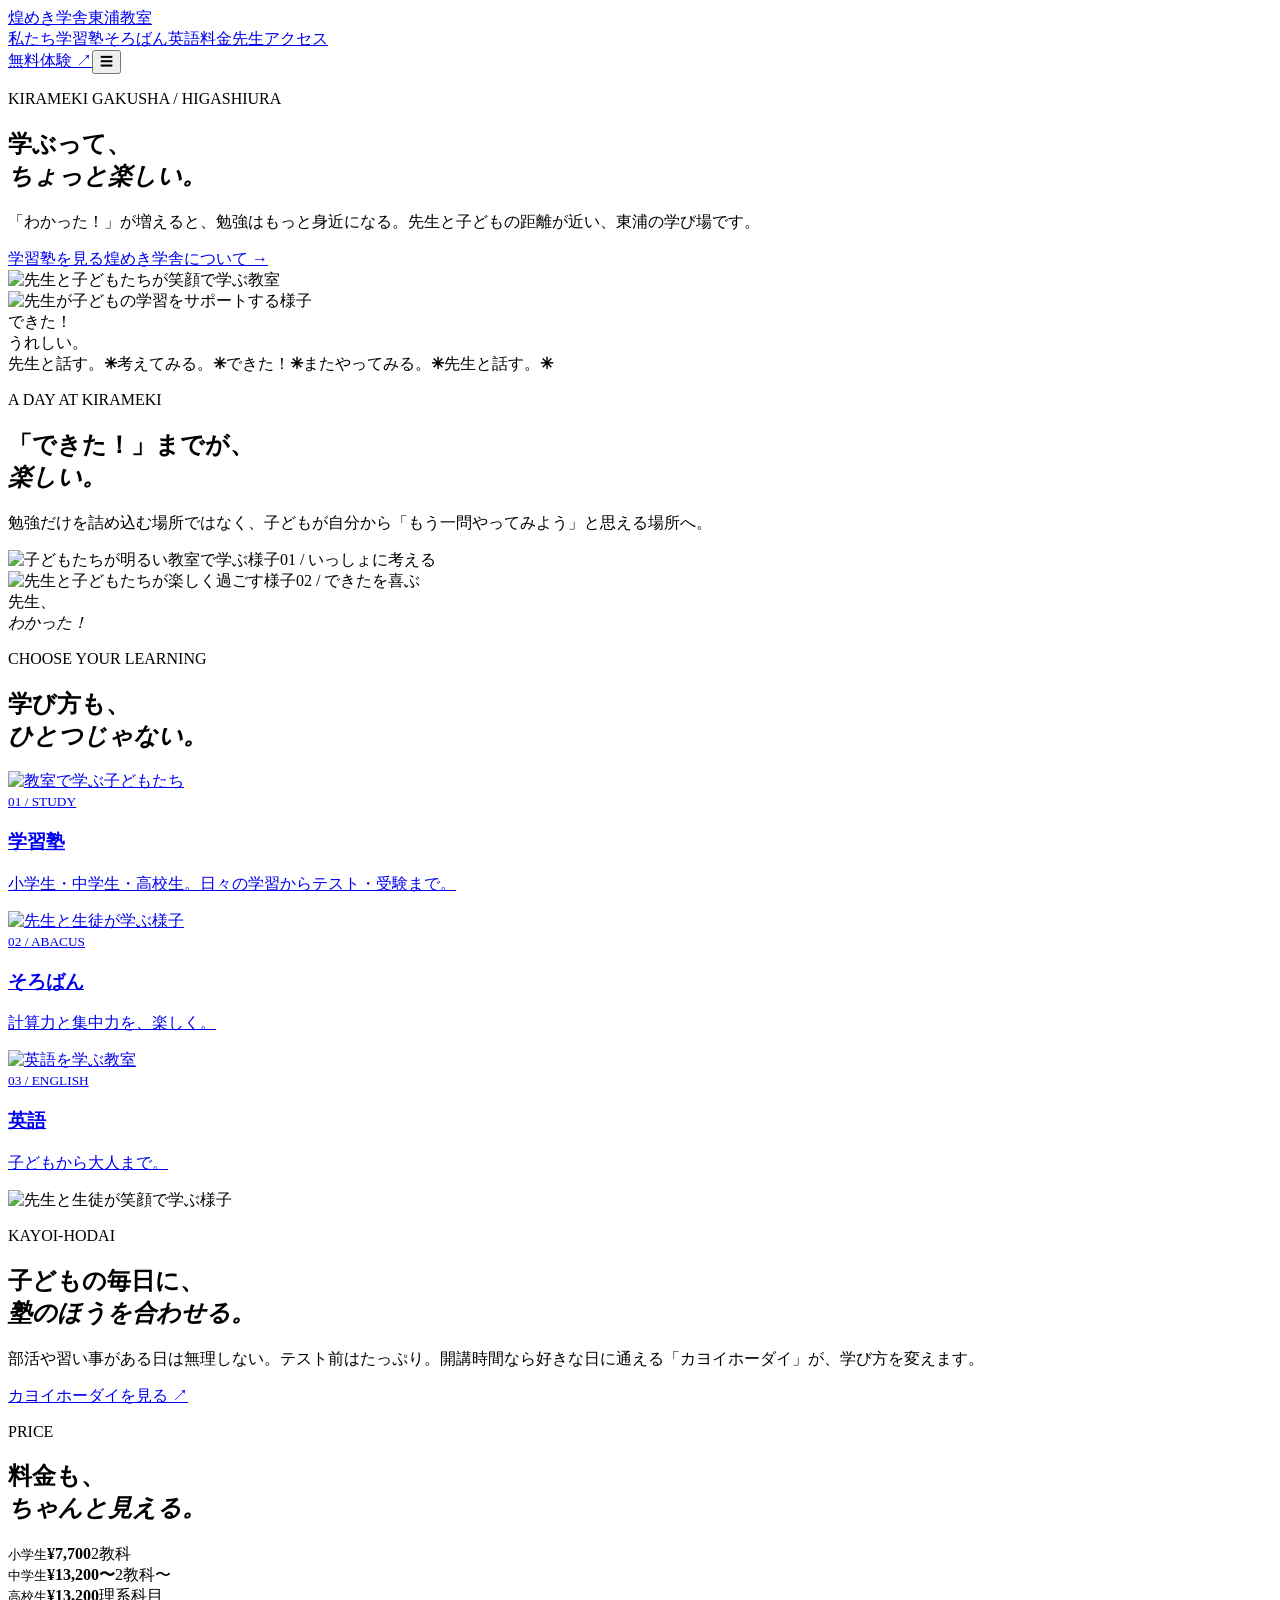
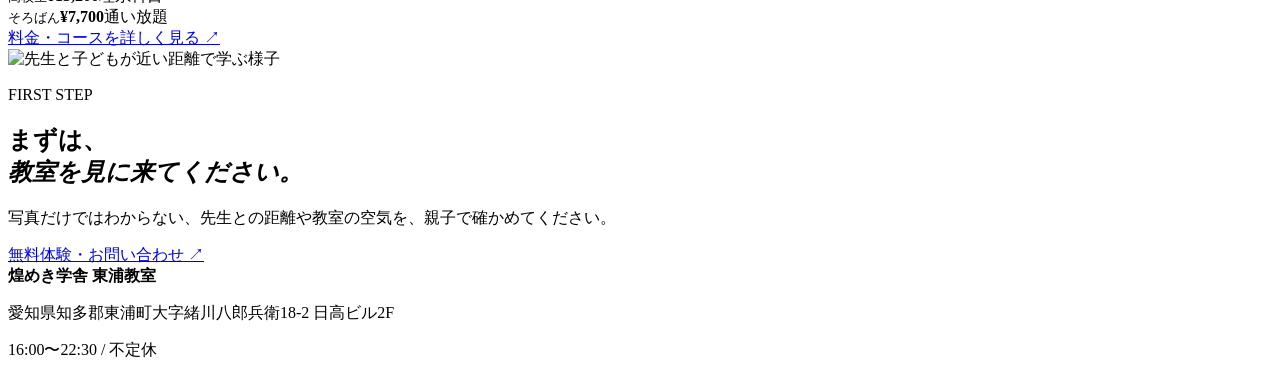
==== index.html @ 30d7ec99 "Rebuild homepage as animated multi-page brand site" ====
<!doctype html><html lang="ja"><head><meta charset="utf-8"><meta name="viewport" content="width=device-width,initial-scale=1"><title>煌めき学舎 東浦教室｜学ぶって、ちょっと楽しい。</title><meta name="description" content="東浦で50年以上。先生と子どもの距離が近い煌めき学舎。学習塾・そろばん・英語を、自分のペースで。"><link rel="stylesheet" href="style.css"></head><body><header class="nav"><a class="brand" href="index.html">煌めき学舎<span>東浦教室</span></a><nav><a href="about.html">私たち</a><a href="study.html">学習塾</a><a href="abacus.html">そろばん</a><a href="english.html">英語</a><a href="price.html">料金</a><a href="teacher.html">先生</a><a href="access.html">アクセス</a></nav><a class="cta" href="tel:0562-57-6766">無料体験 ↗</a><button class="menu" aria-label="メニュー">☰</button></header><main><section class="hero"><div class="hero-copy reveal"><p class="eyebrow">KIRAMEKI GAKUSHA / HIGASHIURA</p><h1>学ぶって、<br><em>ちょっと楽しい。</em></h1><p class="lead">「わかった！」が増えると、勉強はもっと身近になる。先生と子どもの距離が近い、東浦の学び場です。</p><div class="hero-actions"><a class="cta" href="study.html">学習塾を見る</a><a class="text-link" href="about.html">煌めき学舎について →</a></div></div><div class="hero-visual parallax" data-speed=".12"><div class="photo photo-main"><img src="https://images.pexels.com/photos/5306485/pexels-photo-5306485.jpeg?auto=compress&cs=tinysrgb&w=1400" alt="先生と子どもたちが笑顔で学ぶ教室"></div><div class="photo photo-small"><img src="https://images.pexels.com/photos/4173338/pexels-photo-4173338.jpeg?auto=compress&cs=tinysrgb&w=1000" alt="先生が子どもの学習をサポートする様子"></div><span class="sticker">できた！<br>うれしい。</span></div></section><div class="marquee"><div><span>先生と話す。</span><b>✳</b><span>考えてみる。</span><b>✳</b><span>できた！</span><b>✳</b><span>またやってみる。</span><b>✳</b><span>先生と話す。</span><b>✳</b></div></div><section class="story section"><div class="story-intro reveal"><p class="eyebrow">A DAY AT KIRAMEKI</p><h2>「できた！」までが、<br><em>楽しい。</em></h2><p>勉強だけを詰め込む場所ではなく、子どもが自分から「もう一問やってみよう」と思える場所へ。</p></div><div class="story-grid"><div class="story-card tall parallax" data-speed=".08"><img src="https://images.pexels.com/photos/2406271/pexels-photo-2406271.jpeg?auto=compress&cs=tinysrgb&w=1200" alt="子どもたちが明るい教室で学ぶ様子"><span>01 / いっしょに考える</span></div><div class="story-card offset reveal"><img src="https://images.pexels.com/photos/5306484/pexels-photo-5306484.jpeg?auto=compress&cs=tinysrgb&w=1200" alt="先生と子どもたちが楽しく過ごす様子"><span>02 / できたを喜ぶ</span></div><div class="story-word reveal">先生、<br><em>わかった！</em></div></div></section><section class="choice section"><div class="section-head reveal"><p class="eyebrow">CHOOSE YOUR LEARNING</p><h2>学び方も、<br><em>ひとつじゃない。</em></h2></div><div class="choice-grid"><a class="choice-card large reveal" href="study.html"><img src="https://images.pexels.com/photos/11395101/pexels-photo-11395101.jpeg?auto=compress&cs=tinysrgb&w=1400" alt="教室で学ぶ子どもたち"><div><small>01 / STUDY</small><h3>学習塾</h3><p>小学生・中学生・高校生。日々の学習からテスト・受験まで。</p></div></a><a class="choice-card reveal" href="abacus.html"><img src="https://images.pexels.com/photos/8617622/pexels-photo-8617622.jpeg?auto=compress&cs=tinysrgb&w=1000" alt="先生と生徒が学ぶ様子"><div><small>02 / ABACUS</small><h3>そろばん</h3><p>計算力と集中力を、楽しく。</p></div></a><a class="choice-card reveal" href="english.html"><img src="https://images.pexels.com/photos/5427998/pexels-photo-5427998.jpeg?auto=compress&cs=tinysrgb&w=1000" alt="英語を学ぶ教室"><div><small>03 / ENGLISH</small><h3>英語</h3><p>子どもから大人まで。</p></div></a></div></section><section class="flexible section"><div class="flexible-image parallax" data-speed=".1"><img src="https://images.pexels.com/photos/8617628/pexels-photo-8617628.jpeg?auto=compress&cs=tinysrgb&w=1400" alt="先生と生徒が笑顔で学ぶ様子"></div><div class="flexible-copy reveal"><p class="eyebrow">KAYOI-HODAI</p><h2>子どもの毎日に、<br><em>塾のほうを合わせる。</em></h2><p>部活や習い事がある日は無理しない。テスト前はたっぷり。開講時間なら好きな日に通える「カヨイホーダイ」が、学び方を変えます。</p><a class="round-link" href="study.html#kayoi">カヨイホーダイを見る ↗</a></div></section><section class="price-teaser section"><div class="price-panel reveal"><div><p class="eyebrow">PRICE</p><h2>料金も、<br><em>ちゃんと見える。</em></h2></div><div class="price-mini-grid"><div><small>小学生</small><strong>¥7,700</strong><span>2教科</span></div><div><small>中学生</small><strong>¥13,200〜</strong><span>2教科〜</span></div><div><small>高校生</small><strong>¥13,200</strong><span>理系科目</span></div><div><small>そろばん</small><strong>¥7,700</strong><span>通い放題</span></div></div><a class="round-link" href="price.html">料金・コースを詳しく見る ↗</a></div></section><section class="final section"><div class="final-image"><img src="https://images.pexels.com/photos/4173338/pexels-photo-4173338.jpeg?auto=compress&cs=tinysrgb&w=1400" alt="先生と子どもが近い距離で学ぶ様子"></div><div class="final-copy reveal"><p class="eyebrow">FIRST STEP</p><h2>まずは、<br><em>教室を見に来てください。</em></h2><p>写真だけではわからない、先生との距離や教室の空気を、親子で確かめてください。</p><a class="cta" href="tel:0562-57-6766">無料体験・お問い合わせ ↗</a></div></section></main><footer><div><b>煌めき学舎 東浦教室</b><p>愛知県知多郡東浦町大字緒川八郎兵衛18-2 日高ビル2F</p></div><p>16:00〜22:30 / 不定休</p></footer><script src="script.js"></script></body></html>
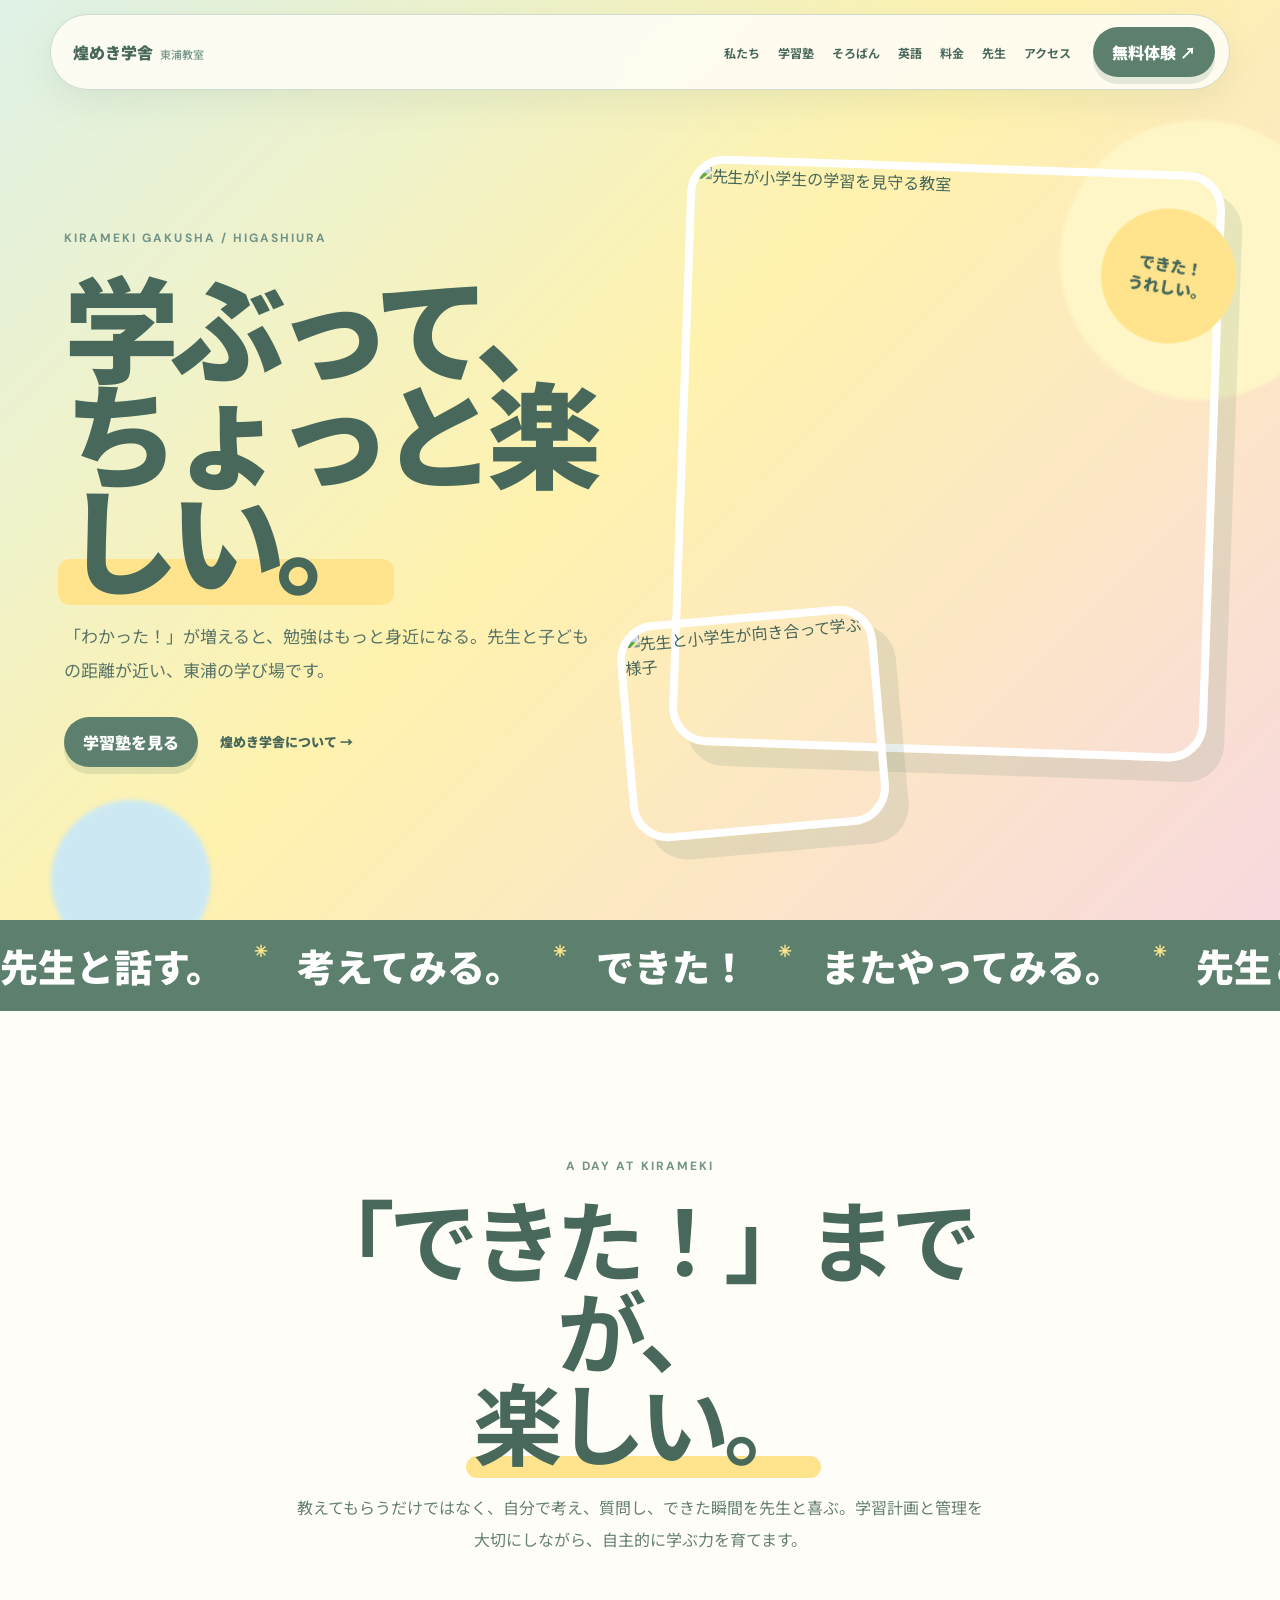
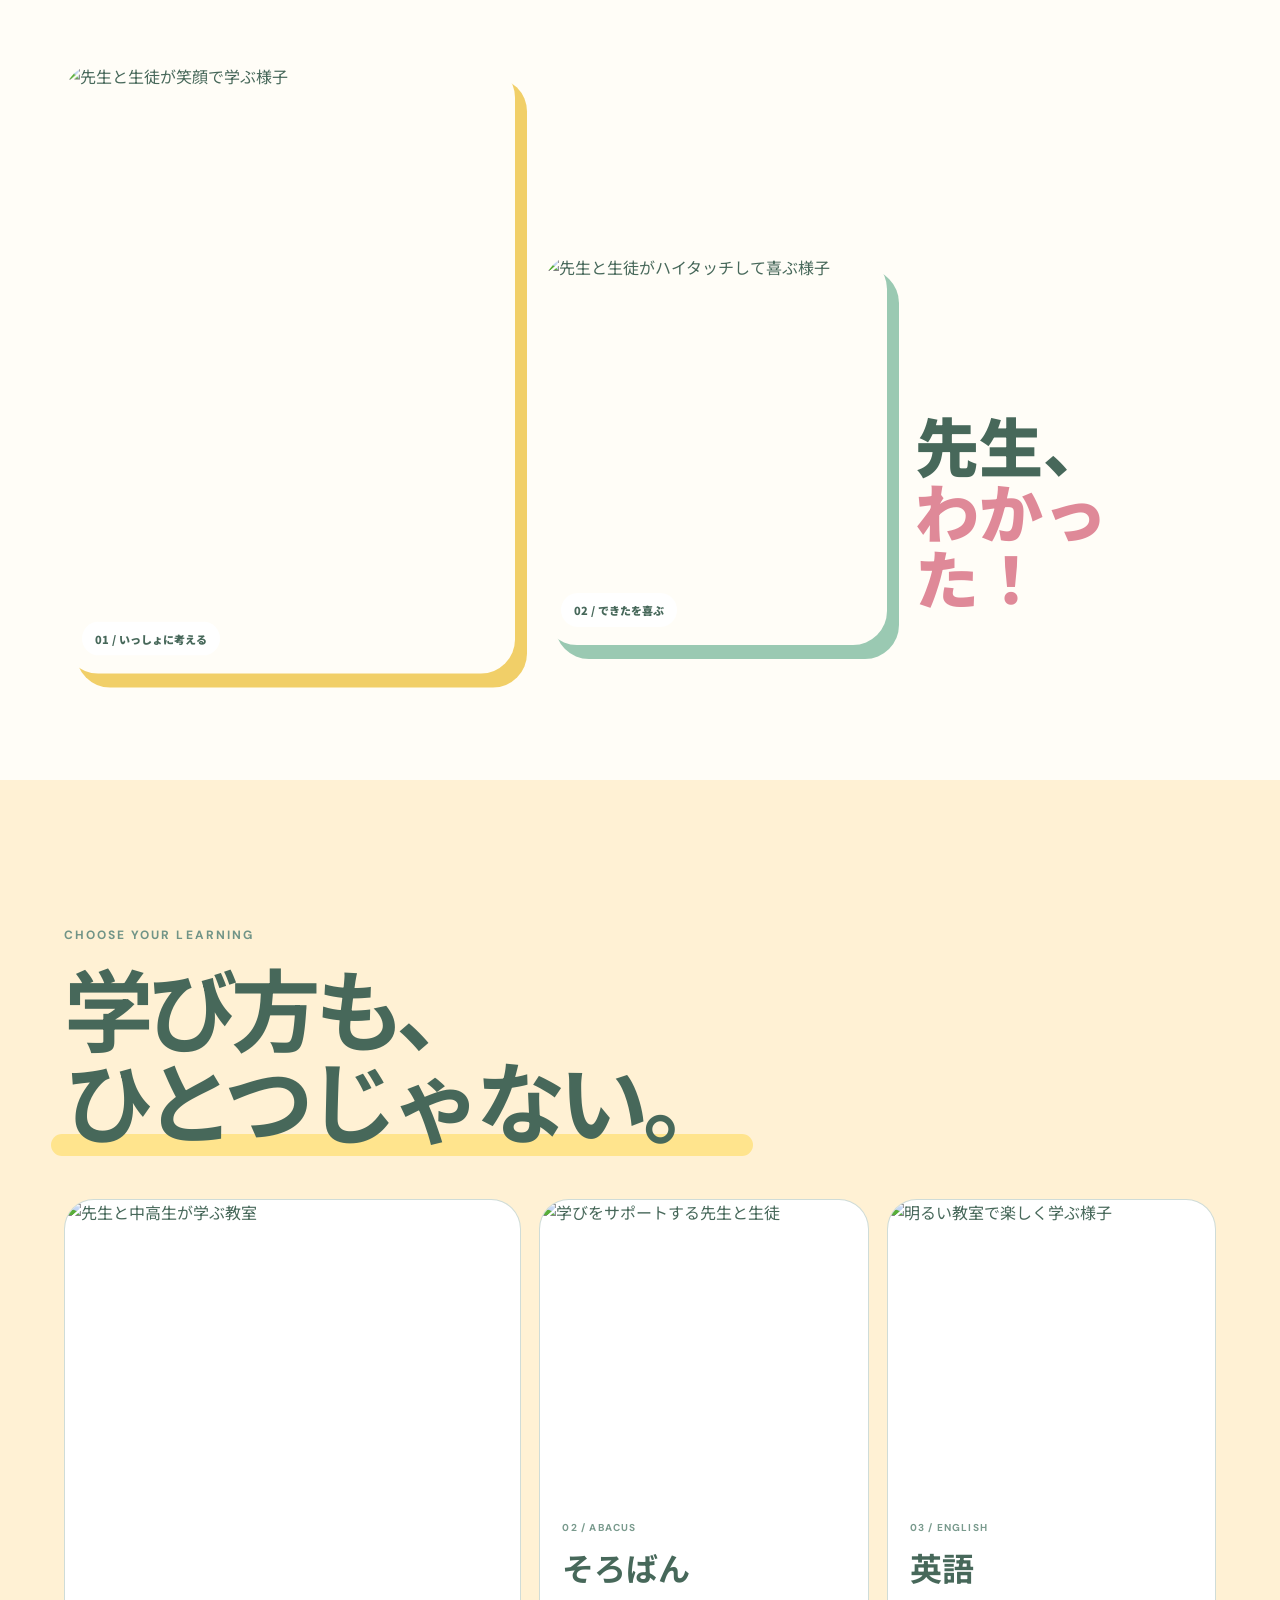
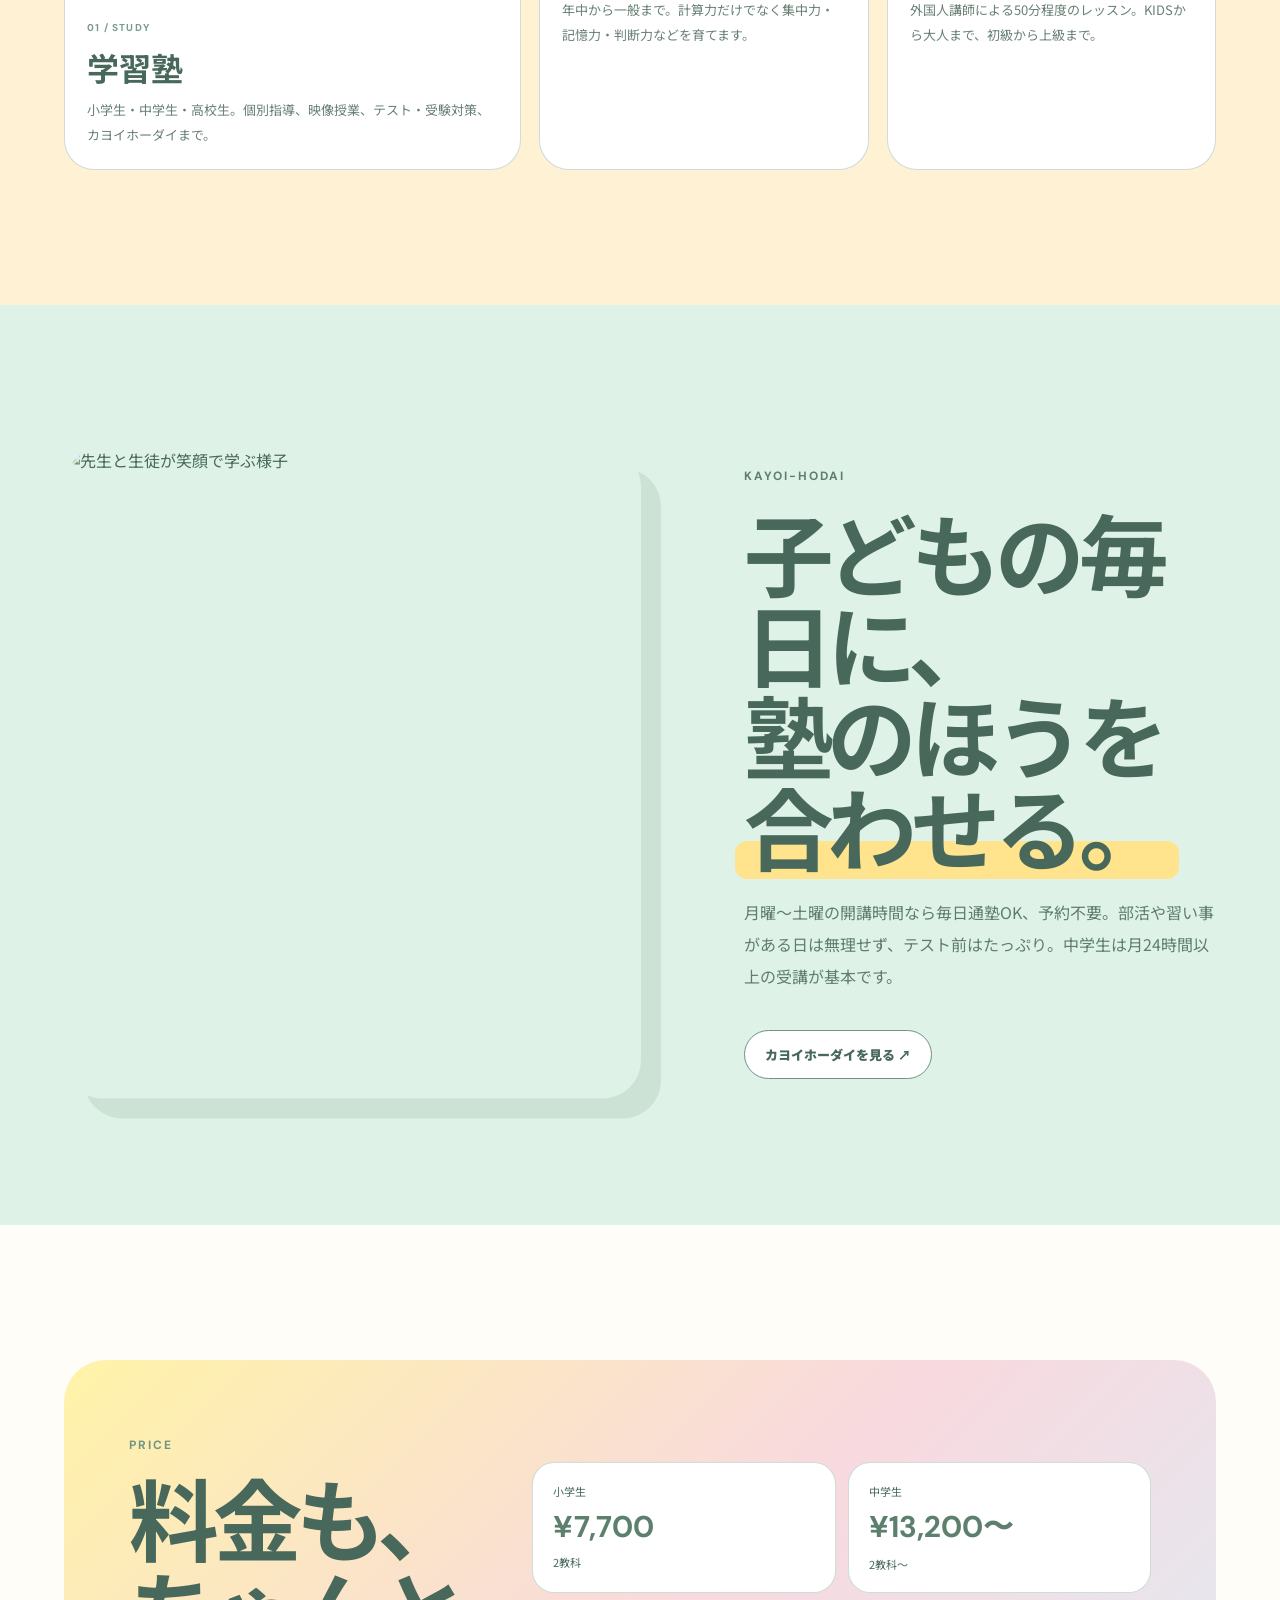
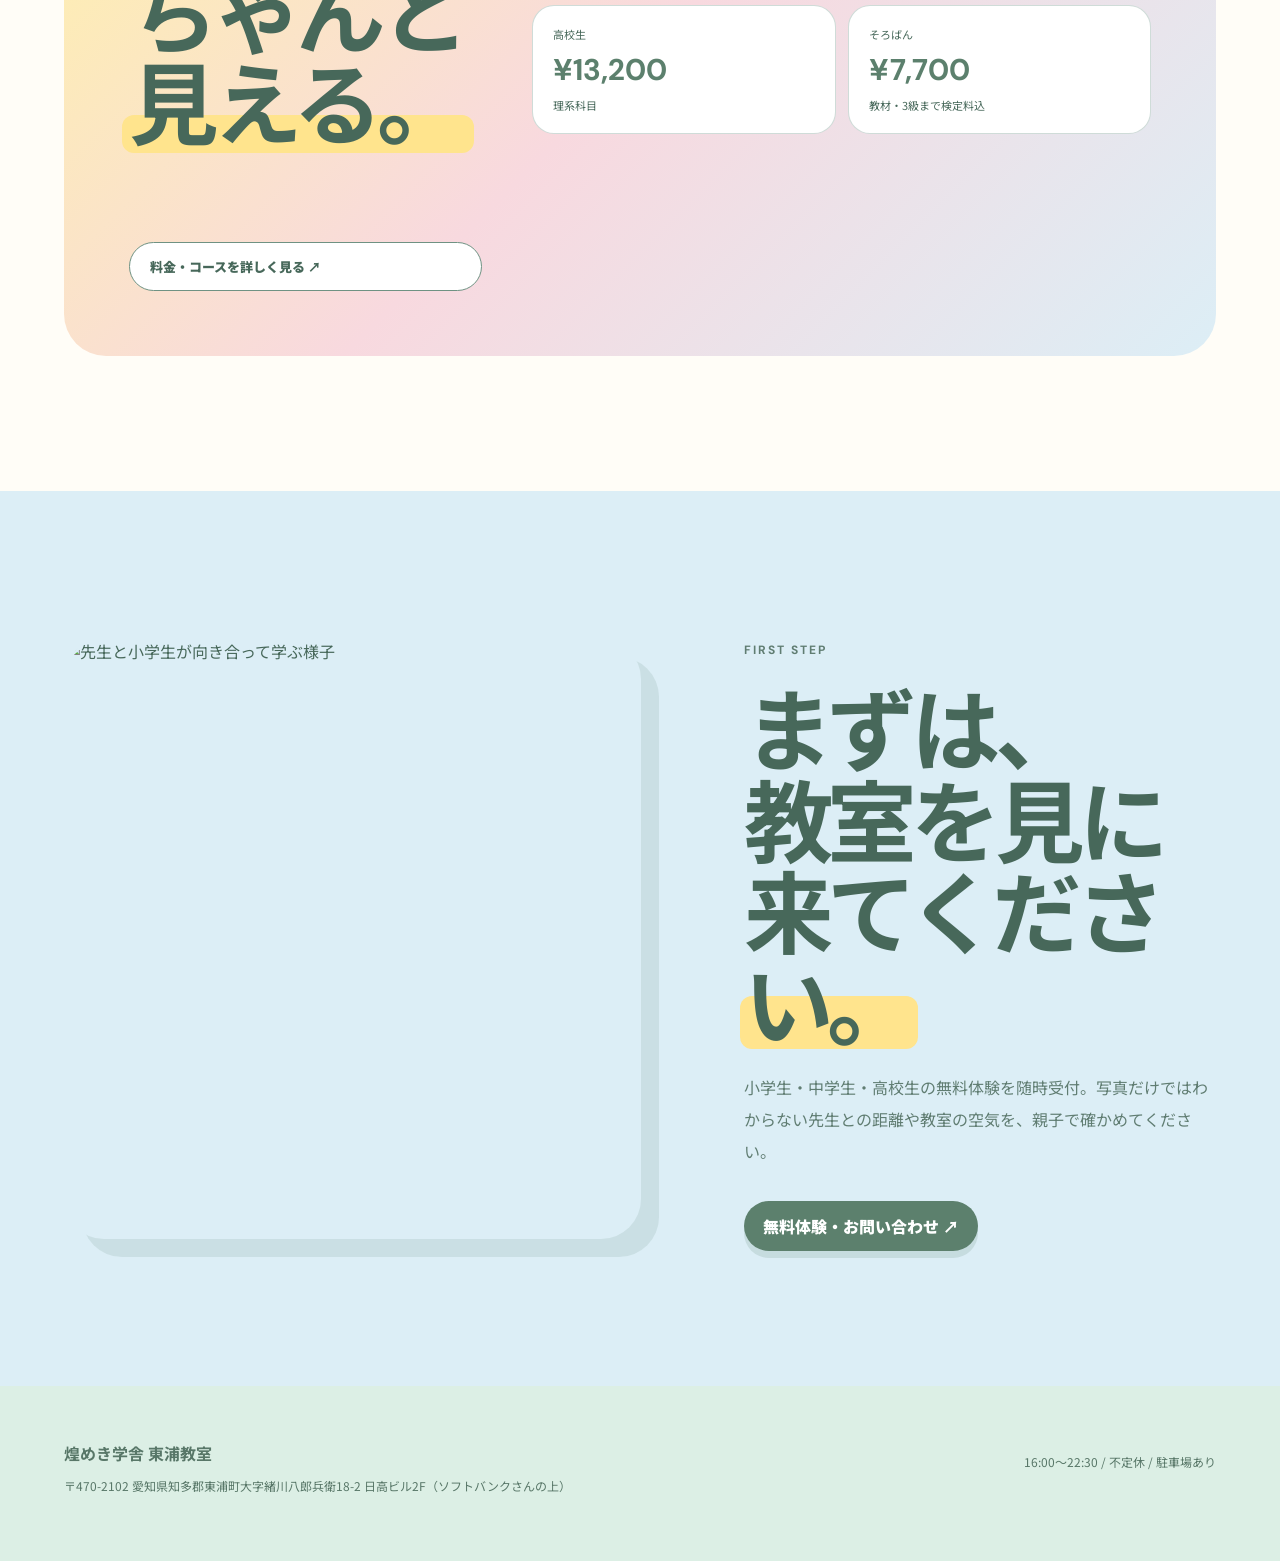
==== commit f0039670: "Rebuild homepage with full content and uploaded-photo slots" ====
--- a/index.html
+++ b/index.html
@@ -1 +1 @@
-<!doctype html><html lang="ja"><head><meta charset="utf-8"><meta name="viewport" content="width=device-width,initial-scale=1"><title>煌めき学舎 東浦教室｜学ぶって、ちょっと楽しい。</title><meta name="description" content="東浦で50年以上。先生と子どもの距離が近い煌めき学舎。学習塾・そろばん・英語を、自分のペースで。"><link rel="stylesheet" href="style.css"></head><body><header class="nav"><a class="brand" href="index.html">煌めき学舎<span>東浦教室</span></a><nav><a href="about.html">私たち</a><a href="study.html">学習塾</a><a href="abacus.html">そろばん</a><a href="english.html">英語</a><a href="price.html">料金</a><a href="teacher.html">先生</a><a href="access.html">アクセス</a></nav><a class="cta" href="tel:0562-57-6766">無料体験 ↗</a><button class="menu" aria-label="メニュー">☰</button></header><main><section class="hero"><div class="hero-copy reveal"><p class="eyebrow">KIRAMEKI GAKUSHA / HIGASHIURA</p><h1>学ぶって、<br><em>ちょっと楽しい。</em></h1><p class="lead">「わかった！」が増えると、勉強はもっと身近になる。先生と子どもの距離が近い、東浦の学び場です。</p><div class="hero-actions"><a class="cta" href="study.html">学習塾を見る</a><a class="text-link" href="about.html">煌めき学舎について →</a></div></div><div class="hero-visual parallax" data-speed=".12"><div class="photo photo-main"><img src="https://images.pexels.com/photos/5306485/pexels-photo-5306485.jpeg?auto=compress&cs=tinysrgb&w=1400" alt="先生と子どもたちが笑顔で学ぶ教室"></div><div class="photo photo-small"><img src="https://images.pexels.com/photos/4173338/pexels-photo-4173338.jpeg?auto=compress&cs=tinysrgb&w=1000" alt="先生が子どもの学習をサポートする様子"></div><span class="sticker">できた！<br>うれしい。</span></div></section><div class="marquee"><div><span>先生と話す。</span><b>✳</b><span>考えてみる。</span><b>✳</b><span>できた！</span><b>✳</b><span>またやってみる。</span><b>✳</b><span>先生と話す。</span><b>✳</b></div></div><section class="story section"><div class="story-intro reveal"><p class="eyebrow">A DAY AT KIRAMEKI</p><h2>「できた！」までが、<br><em>楽しい。</em></h2><p>勉強だけを詰め込む場所ではなく、子どもが自分から「もう一問やってみよう」と思える場所へ。</p></div><div class="story-grid"><div class="story-card tall parallax" data-speed=".08"><img src="https://images.pexels.com/photos/2406271/pexels-photo-2406271.jpeg?auto=compress&cs=tinysrgb&w=1200" alt="子どもたちが明るい教室で学ぶ様子"><span>01 / いっしょに考える</span></div><div class="story-card offset reveal"><img src="https://images.pexels.com/photos/5306484/pexels-photo-5306484.jpeg?auto=compress&cs=tinysrgb&w=1200" alt="先生と子どもたちが楽しく過ごす様子"><span>02 / できたを喜ぶ</span></div><div class="story-word reveal">先生、<br><em>わかった！</em></div></div></section><section class="choice section"><div class="section-head reveal"><p class="eyebrow">CHOOSE YOUR LEARNING</p><h2>学び方も、<br><em>ひとつじゃない。</em></h2></div><div class="choice-grid"><a class="choice-card large reveal" href="study.html"><img src="https://images.pexels.com/photos/11395101/pexels-photo-11395101.jpeg?auto=compress&cs=tinysrgb&w=1400" alt="教室で学ぶ子どもたち"><div><small>01 / STUDY</small><h3>学習塾</h3><p>小学生・中学生・高校生。日々の学習からテスト・受験まで。</p></div></a><a class="choice-card reveal" href="abacus.html"><img src="https://images.pexels.com/photos/8617622/pexels-photo-8617622.jpeg?auto=compress&cs=tinysrgb&w=1000" alt="先生と生徒が学ぶ様子"><div><small>02 / ABACUS</small><h3>そろばん</h3><p>計算力と集中力を、楽しく。</p></div></a><a class="choice-card reveal" href="english.html"><img src="https://images.pexels.com/photos/5427998/pexels-photo-5427998.jpeg?auto=compress&cs=tinysrgb&w=1000" alt="英語を学ぶ教室"><div><small>03 / ENGLISH</small><h3>英語</h3><p>子どもから大人まで。</p></div></a></div></section><section class="flexible section"><div class="flexible-image parallax" data-speed=".1"><img src="https://images.pexels.com/photos/8617628/pexels-photo-8617628.jpeg?auto=compress&cs=tinysrgb&w=1400" alt="先生と生徒が笑顔で学ぶ様子"></div><div class="flexible-copy reveal"><p class="eyebrow">KAYOI-HODAI</p><h2>子どもの毎日に、<br><em>塾のほうを合わせる。</em></h2><p>部活や習い事がある日は無理しない。テスト前はたっぷり。開講時間なら好きな日に通える「カヨイホーダイ」が、学び方を変えます。</p><a class="round-link" href="study.html#kayoi">カヨイホーダイを見る ↗</a></div></section><section class="price-teaser section"><div class="price-panel reveal"><div><p class="eyebrow">PRICE</p><h2>料金も、<br><em>ちゃんと見える。</em></h2></div><div class="price-mini-grid"><div><small>小学生</small><strong>¥7,700</strong><span>2教科</span></div><div><small>中学生</small><strong>¥13,200〜</strong><span>2教科〜</span></div><div><small>高校生</small><strong>¥13,200</strong><span>理系科目</span></div><div><small>そろばん</small><strong>¥7,700</strong><span>通い放題</span></div></div><a class="round-link" href="price.html">料金・コースを詳しく見る ↗</a></div></section><section class="final section"><div class="final-image"><img src="https://images.pexels.com/photos/4173338/pexels-photo-4173338.jpeg?auto=compress&cs=tinysrgb&w=1400" alt="先生と子どもが近い距離で学ぶ様子"></div><div class="final-copy reveal"><p class="eyebrow">FIRST STEP</p><h2>まずは、<br><em>教室を見に来てください。</em></h2><p>写真だけではわからない、先生との距離や教室の空気を、親子で確かめてください。</p><a class="cta" href="tel:0562-57-6766">無料体験・お問い合わせ ↗</a></div></section></main><footer><div><b>煌めき学舎 東浦教室</b><p>愛知県知多郡東浦町大字緒川八郎兵衛18-2 日高ビル2F</p></div><p>16:00〜22:30 / 不定休</p></footer><script src="script.js"></script></body></html>+<!doctype html><html lang="ja"><head><meta charset="utf-8"><meta name="viewport" content="width=device-width,initial-scale=1"><title>煌めき学舎 東浦教室｜学ぶって、ちょっと楽しい。</title><meta name="description" content="東浦で50年以上。学習塾・そろばん・英語を、一人ひとりに合わせて学べる煌めき学舎東浦教室。"><link rel="stylesheet" href="style.css"></head><body><header class="nav"><a class="brand" href="index.html">煌めき学舎<span>東浦教室</span></a><nav><a href="about.html">私たち</a><a href="study.html">学習塾</a><a href="abacus.html">そろばん</a><a href="english.html">英語</a><a href="price.html">料金</a><a href="teacher.html">先生</a><a href="access.html">アクセス</a></nav><a class="cta" href="tel:0562-57-6766">無料体験 ↗</a><button class="menu" aria-label="メニュー">☰</button></header><main><section class="hero"><div class="hero-copy reveal"><p class="eyebrow">KIRAMEKI GAKUSHA / HIGASHIURA</p><h1>学ぶって、<br><em>ちょっと楽しい。</em></h1><p class="lead">「わかった！」が増えると、勉強はもっと身近になる。先生と子どもの距離が近い、東浦の学び場です。</p><div class="hero-actions"><a class="cta" href="study.html">学習塾を見る</a><a class="text-link" href="about.html">煌めき学舎について →</a></div></div><div class="hero-visual parallax" data-speed=".12"><div class="photo photo-main"><img src="assets/hero.webp" alt="先生が小学生の学習を見守る教室"></div><div class="photo photo-small"><img src="assets/one-to-one.webp" alt="先生と小学生が向き合って学ぶ様子"></div><span class="sticker">できた！<br>うれしい。</span></div></section><div class="marquee"><div><span>先生と話す。</span><b>✳</b><span>考えてみる。</span><b>✳</b><span>できた！</span><b>✳</b><span>またやってみる。</span><b>✳</b><span>先生と話す。</span></div></div><section class="story section"><div class="story-intro reveal"><p class="eyebrow">A DAY AT KIRAMEKI</p><h2>「できた！」までが、<br><em>楽しい。</em></h2><p>教えてもらうだけではなく、自分で考え、質問し、できた瞬間を先生と喜ぶ。学習計画と管理を大切にしながら、自主的に学ぶ力を育てます。</p></div><div class="story-grid"><div class="story-card tall parallax" data-speed=".08"><img src="assets/celebrate.webp" alt="先生と生徒が笑顔で学ぶ様子"><span>01 / いっしょに考える</span></div><div class="story-card offset reveal"><img src="assets/highfive.webp" alt="先生と生徒がハイタッチして喜ぶ様子"><span>02 / できたを喜ぶ</span></div><div class="story-word reveal">先生、<br><em>わかった！</em></div></div></section><section class="choice section"><div class="section-head reveal"><p class="eyebrow">CHOOSE YOUR LEARNING</p><h2>学び方も、<br><em>ひとつじゃない。</em></h2></div><div class="choice-grid"><a class="choice-card large reveal" href="study.html"><img src="assets/group.webp" alt="先生と中高生が学ぶ教室"><div><small>01 / STUDY</small><h3>学習塾</h3><p>小学生・中学生・高校生。個別指導、映像授業、テスト・受験対策、カヨイホーダイまで。</p></div></a><a class="choice-card reveal" href="abacus.html"><img src="assets/hero.webp" alt="学びをサポートする先生と生徒"><div><small>02 / ABACUS</small><h3>そろばん</h3><p>年中から一般まで。計算力だけでなく集中力・記憶力・判断力などを育てます。</p></div></a><a class="choice-card reveal" href="english.html"><img src="assets/celebrate.webp" alt="明るい教室で楽しく学ぶ様子"><div><small>03 / ENGLISH</small><h3>英語</h3><p>外国人講師による50分程度のレッスン。KIDSから大人まで、初級から上級まで。</p></div></a></div></section><section class="flexible section"><div class="flexible-image parallax" data-speed=".1"><img src="assets/highfive.webp" alt="先生と生徒が笑顔で学ぶ様子"></div><div class="flexible-copy reveal"><p class="eyebrow">KAYOI-HODAI</p><h2>子どもの毎日に、<br><em>塾のほうを合わせる。</em></h2><p>月曜～土曜の開講時間なら毎日通塾OK、予約不要。部活や習い事がある日は無理せず、テスト前はたっぷり。中学生は月24時間以上の受講が基本です。</p><a class="round-link" href="study.html#kayoi">カヨイホーダイを見る ↗</a></div></section><section class="price-teaser section"><div class="price-panel reveal"><div><p class="eyebrow">PRICE</p><h2>料金も、<br><em>ちゃんと見える。</em></h2></div><div class="price-mini-grid"><div><small>小学生</small><strong>¥7,700</strong><span>2教科</span></div><div><small>中学生</small><strong>¥13,200〜</strong><span>2教科〜</span></div><div><small>高校生</small><strong>¥13,200</strong><span>理系科目</span></div><div><small>そろばん</small><strong>¥7,700</strong><span>教材・3級まで検定料込</span></div></div><a class="round-link" href="price.html">料金・コースを詳しく見る ↗</a></div></section><section class="final section"><div class="final-image"><img src="assets/one-to-one.webp" alt="先生と小学生が向き合って学ぶ様子"></div><div class="final-copy reveal"><p class="eyebrow">FIRST STEP</p><h2>まずは、<br><em>教室を見に来てください。</em></h2><p>小学生・中学生・高校生の無料体験を随時受付。写真だけではわからない先生との距離や教室の空気を、親子で確かめてください。</p><a class="cta" href="tel:0562-57-6766">無料体験・お問い合わせ ↗</a></div></section></main><footer><div><b>煌めき学舎 東浦教室</b><p>〒470-2102 愛知県知多郡東浦町大字緒川八郎兵衛18-2 日高ビル2F（ソフトバンクさんの上）</p></div><p>16:00〜22:30 / 不定休 / 駐車場あり</p></footer><script src="script.js"></script></body></html>
--- a/style.css
+++ b/style.css
@@ -0,0 +1 @@
+@import url('https://fonts.googleapis.com/css2?family=DM+Sans:wght@500;700&family=Noto+Sans+JP:wght@400;500;700;900&display=swap');:root{--ink:#47685a;--deep:#5c806d;--paper:#fffdf7;--yellow:#ffe48d;--mint:#dff2e7;--pink:#f8d9df;--blue:#dceef6;--cream:#fff1d4;--line:#71978955;--ease:cubic-bezier(.2,.8,.2,1)}*{box-sizing:border-box}html{scroll-behavior:smooth}body{margin:0;background:var(--paper);color:var(--ink);font-family:'Noto Sans JP',sans-serif;overflow-x:hidden}a{color:inherit;text-decoration:none}img{display:block;width:100%;height:100%;object-fit:cover}.nav{position:fixed;z-index:50;top:14px;left:50%;transform:translateX(-50%);width:min(1180px,calc(100% - 28px));display:flex;align-items:center;gap:22px;padding:12px 14px 12px 22px;background:#fffdf5e9;border:1px solid var(--line);border-radius:999px;backdrop-filter:blur(18px);box-shadow:0 12px 35px #5c806d1c}.brand{font-weight:900;font-size:16px;white-space:nowrap}.brand span{font-weight:500;font-size:11px;margin-left:7px;color:#77978b}.nav nav{display:flex;gap:18px;margin-left:auto}.nav nav a{font-size:12px;font-weight:700;transition:.25s}.nav nav a:hover{color:#df8797}.cta{display:inline-flex;align-items:center;justify-content:center;padding:13px 19px;background:var(--deep);color:#fff;border-radius:999px;font-weight:900;white-space:nowrap;transition:.35s var(--ease);box-shadow:0 7px 0 #486c5a25}.cta:hover{transform:translateY(-4px)}.menu{display:none;border:0;background:transparent;color:var(--ink);font-size:23px}.hero{min-height:920px;padding:155px max(5vw,30px) 90px;display:grid;grid-template-columns:minmax(0,1fr) minmax(420px,1fr);gap:6vw;align-items:center;background:linear-gradient(135deg,var(--mint),#fff2ae 48%,var(--pink));position:relative;overflow:hidden}.hero:before,.hero:after{content:"";position:absolute;border-radius:50%;filter:blur(2px);pointer-events:none}.hero:before{width:280px;height:280px;background:#fff6c7;right:-60px;top:120px}.hero:after{width:160px;height:160px;background:#cce9f3;left:4%;bottom:-40px}.hero-copy{max-width:650px;margin-left:auto;position:relative;z-index:2}.eyebrow{font:700 12px 'DM Sans',sans-serif;letter-spacing:.17em;color:#719487}.hero h1{font-size:clamp(64px,9vw,126px);line-height:.92;letter-spacing:-.08em;margin:25px 0 30px;font-weight:900;color:var(--ink)}em{font-style:normal;position:relative;z-index:0}.hero h1 em:after,.section h2 em:after{content:"";position:absolute;z-index:-1;left:-2%;right:-4%;bottom:5%;height:17%;background:var(--yellow);border-radius:12px}.lead{font-size:17px;line-height:2;color:#587568;max-width:570px}.hero-actions{display:flex;gap:22px;align-items:center;margin-top:30px}.text-link{font-weight:900;font-size:13px}.hero-visual{height:650px;position:relative;max-width:680px}.photo{overflow:hidden;border:8px solid white;border-radius:38px;box-shadow:18px 20px 0 #5f887426}.photo-main{height:590px;transform:rotate(2deg)}.photo-small{position:absolute;width:260px;height:220px;left:-55px;bottom:-20px;transform:rotate(-5deg);z-index:3}.sticker{position:absolute;right:-20px;top:45px;background:var(--yellow);width:135px;height:135px;border-radius:50%;display:grid;place-items:center;text-align:center;font-weight:900;line-height:1.35;transform:rotate(9deg);z-index:4}.marquee{overflow:hidden;background:var(--deep);color:white;padding:18px 0;white-space:nowrap}.marquee div{display:flex;width:max-content;gap:30px;animation:marquee 24s linear infinite}.marquee span{font-size:clamp(22px,3vw,38px);font-weight:900}.marquee b{color:var(--yellow)}.section{padding:135px 5vw}.story{background:var(--paper)}.story-intro{width:min(700px,100%);margin:0 auto 80px;text-align:center}.section h2{font-size:clamp(50px,7vw,92px);line-height:1.02;letter-spacing:-.07em;margin:18px 0 25px;color:var(--ink)}.story-intro p:last-child{line-height:2;color:#648073}.story-grid{width:min(1180px,100%);margin:auto;display:grid;grid-template-columns:1.05fr .8fr .7fr;gap:28px;align-items:end}.story-card{position:relative;border-radius:34px;overflow:hidden;box-shadow:12px 14px 0 #f1cf68}.story-card.tall{height:610px}.story-card.offset{height:390px;transform:translateY(70px) rotate(-2deg);box-shadow:12px 14px 0 #9ac9b2}.story-card img{transition:transform 1.2s var(--ease)}.story-card:hover img{transform:scale(1.07)}.story-card span{position:absolute;left:18px;bottom:18px;background:#fff;border-radius:999px;padding:9px 13px;font-size:11px;font-weight:900}.story-word{font-size:clamp(42px,5vw,74px);font-weight:900;line-height:1.03;padding-bottom:35px}.story-word em{color:#df8998}.choice{background:var(--cream)}.section-head{width:min(1160px,100%);margin:auto  auto 55px}.choice-grid{width:min(1180px,100%);margin:auto;display:grid;grid-template-columns:1.25fr .9fr .9fr;gap:18px}.choice-card{background:#fff;border:1px solid var(--line);border-radius:30px;overflow:hidden;transition:.5s var(--ease)}.choice-card:hover{transform:translateY(-12px) rotate(-1deg);box-shadow:12px 14px 0 #71978926}.choice-card img{height:290px}.choice-card.large img{height:390px}.choice-card div{padding:22px}.choice-card small{font:700 10px 'DM Sans';color:#799a8d;letter-spacing:.12em}.choice-card h3{font-size:32px;margin:8px 0;color:var(--ink)}.choice-card p{margin:0;line-height:1.9;color:#698074;font-size:13px}.flexible{background:var(--mint);display:grid;grid-template-columns:1.1fr .9fr;gap:8vw;align-items:center}.flexible-image{height:650px;border-radius:38px;overflow:hidden;box-shadow:20px 20px 0 #6b927e2b}.flexible-copy{max-width:600px}.flexible-copy p{line-height:2;color:#5f7c70}.round-link{display:inline-flex;margin-top:22px;padding:14px 20px;border:1.5px solid #6f9283;border-radius:999px;background:white;font-size:13px;font-weight:900;transition:.3s}.round-link:hover{transform:translateY(-4px)}.price-teaser{background:#fffdf7}.price-panel{width:min(1180px,100%);margin:auto;padding:65px;background:linear-gradient(135deg,#fff3a8,var(--pink),var(--blue));border-radius:42px;display:grid;grid-template-columns:.8fr 1.4fr;gap:50px;align-items:center}.price-mini-grid{display:grid;grid-template-columns:1fr 1fr;gap:12px}.price-mini-grid div{background:#fff;border:1px solid var(--line);border-radius:22px;padding:20px}.price-mini-grid small,.price-mini-grid span{display:block;font-size:11px}.price-mini-grid strong{display:block;font:700 30px 'DM Sans';margin:8px 0;color:var(--deep)}.final{background:var(--blue);display:grid;grid-template-columns:1.1fr .9fr;gap:8vw;align-items:center}.final-image{height:600px;border-radius:40px;overflow:hidden;box-shadow:18px 18px 0 #7197892b}.final-copy p{line-height:2;color:#607d72}.final-copy .cta{margin-top:18px}footer{padding:55px 5vw;background:#dcefe5;display:flex;justify-content:space-between;gap:30px;color:#587768}footer p{font-size:12px}.page-hero{padding:180px 5vw 100px;background:linear-gradient(135deg,var(--mint),#fff2ae);display:grid;grid-template-columns:1fr 1fr;gap:7vw;align-items:end}.page-hero h1{font-size:clamp(58px,8vw,110px);line-height:.95;letter-spacing:-.08em;margin:18px 0}.page-photo{height:540px;border-radius:38px;overflow:hidden;border:8px solid #fff;box-shadow:18px 18px 0 #6f96812a}.content{width:min(1120px,90%);margin:auto;padding:110px 0}.content h2{font-size:clamp(38px,5vw,68px);margin:0 0 25px}.content p{line-height:2;color:#627e72}.info-grid{display:grid;grid-template-columns:repeat(3,1fr);gap:18px;margin-top:45px}.info-card{padding:28px;border-radius:28px;background:var(--cream);border:1px solid var(--line)}.info-card:nth-child(2){background:var(--pink)}.info-card:nth-child(3){background:var(--blue)}.info-card h3{font-size:22px;margin:0 0 10px}.price-table{margin-top:45px;border:1px solid var(--line);border-radius:28px;overflow:hidden;background:white}.price-row{display:grid;grid-template-columns:1fr 1fr 1.5fr;padding:22px 25px;border-top:1px solid #71978933}.price-row:first-child{border-top:0;background:var(--mint);font-weight:900}.price-row strong{font-size:25px;color:var(--deep)}.gallery{display:grid;grid-template-columns:1fr 1fr;gap:20px;margin-top:60px}.gallery .g{height:360px;border-radius:30px;overflow:hidden}.gallery .g:nth-child(2){transform:translateY(60px)}.gallery .g:nth-child(3){height:450px}.faq details{border-top:1px solid var(--line);padding:20px 0}.faq summary{font-weight:900;cursor:pointer}.reveal{opacity:0;transform:translateY(35px);transition:.9s var(--ease)}.reveal.show{opacity:1;transform:none}@keyframes marquee{to{transform:translateX(-50%)}}@media(max-width:900px){.nav{padding-left:16px}.nav nav,.nav>.cta{display:none}.menu{display:block;margin-left:auto}.hero,.page-hero,.flexible,.final{grid-template-columns:1fr}.hero{padding:125px 20px 70px}.hero-copy{margin:0}.hero-visual{height:540px}.photo-main{height:500px}.photo-small{width:190px;height:160px;left:-10px}.sticker{right:0;top:20px;width:105px;height:105px}.section{padding:90px 20px}.story-grid,.choice-grid,.info-grid{grid-template-columns:1fr}.story-card.tall{height:520px}.story-card.offset{height:360px;transform:none}.story-word{padding:25px 0}.choice-card.large img,.choice-card img{height:300px}.flexible-image,.final-image{height:440px}.price-panel{grid-template-columns:1fr;padding:35px}.page-hero{padding:130px 20px 70px}.page-photo{height:430px}.gallery{grid-template-columns:1fr}.gallery .g:nth-child(2){transform:none}.price-row{grid-template-columns:1fr;gap:7px}.content{padding:75px 0}footer{display:block;padding:40px 20px}}@media(prefers-reduced-motion:reduce){*,*:before,*:after{animation:none!important;transition:none!important}}
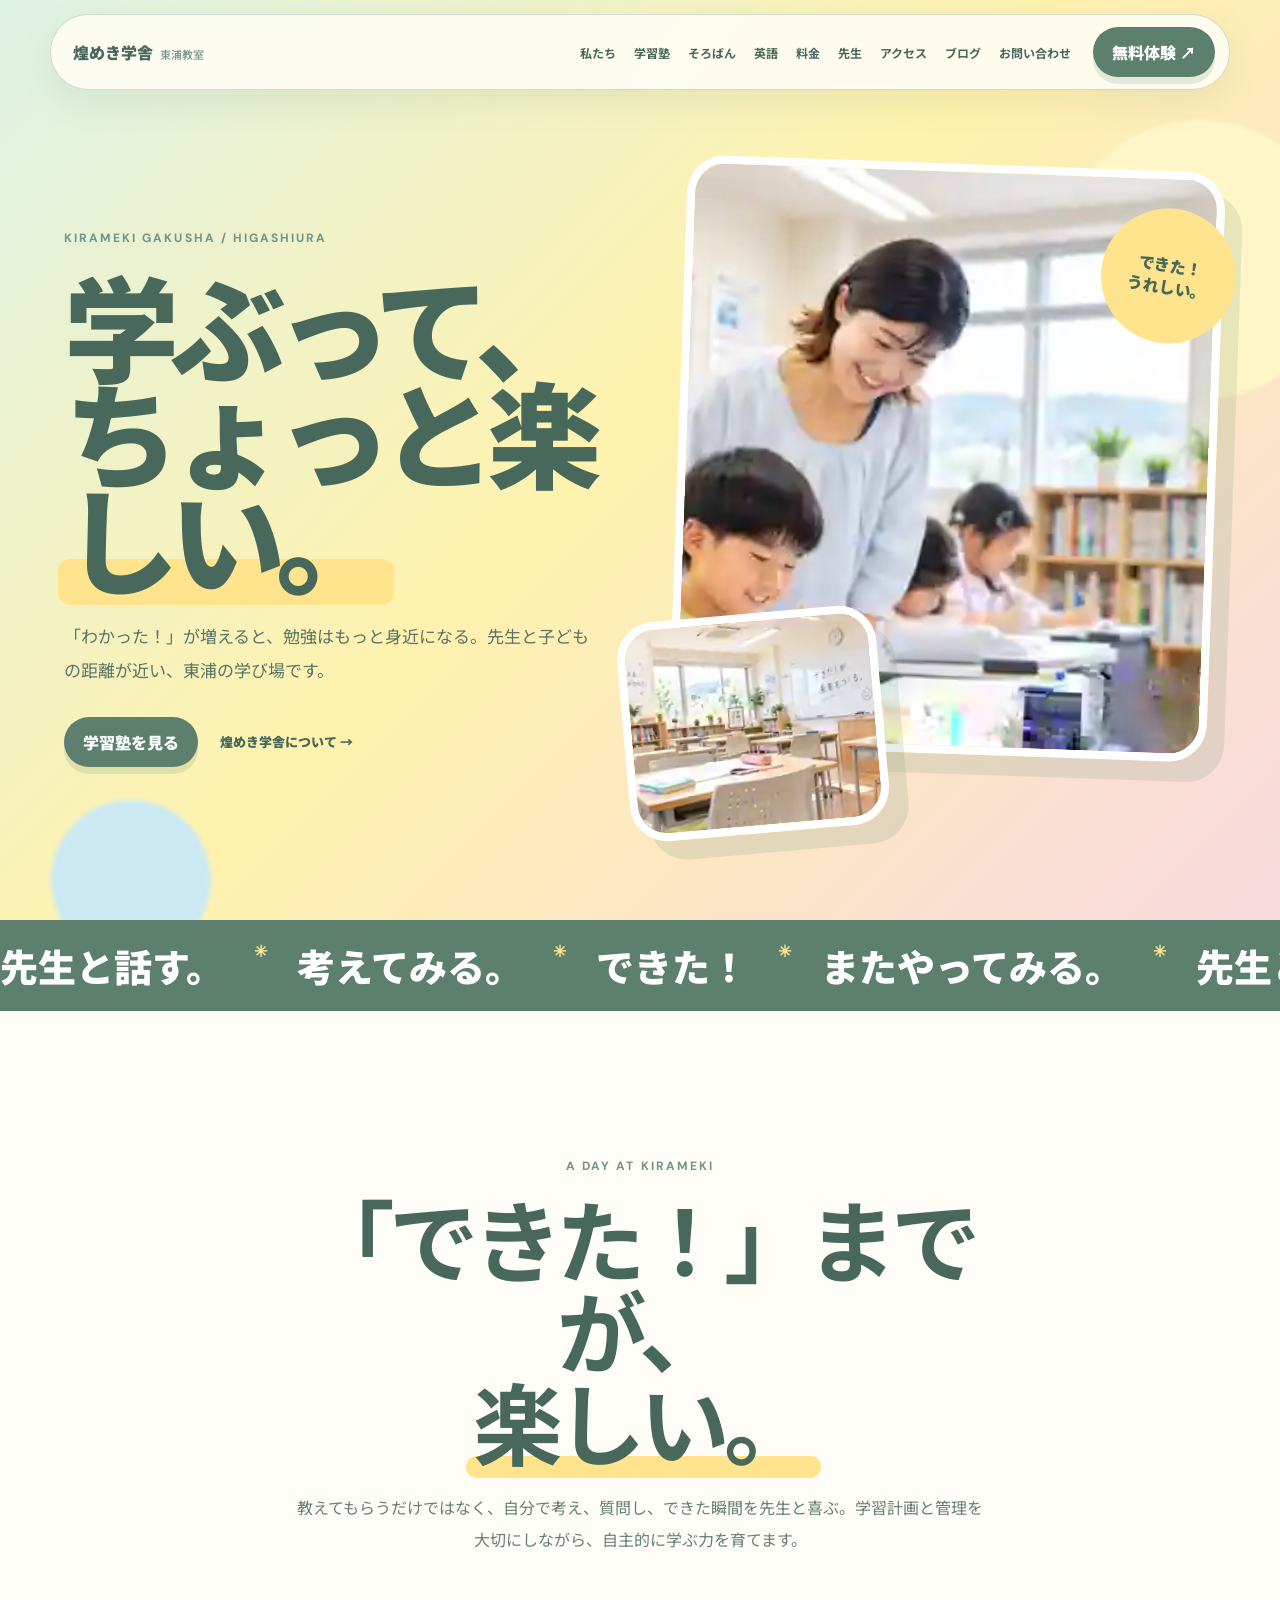
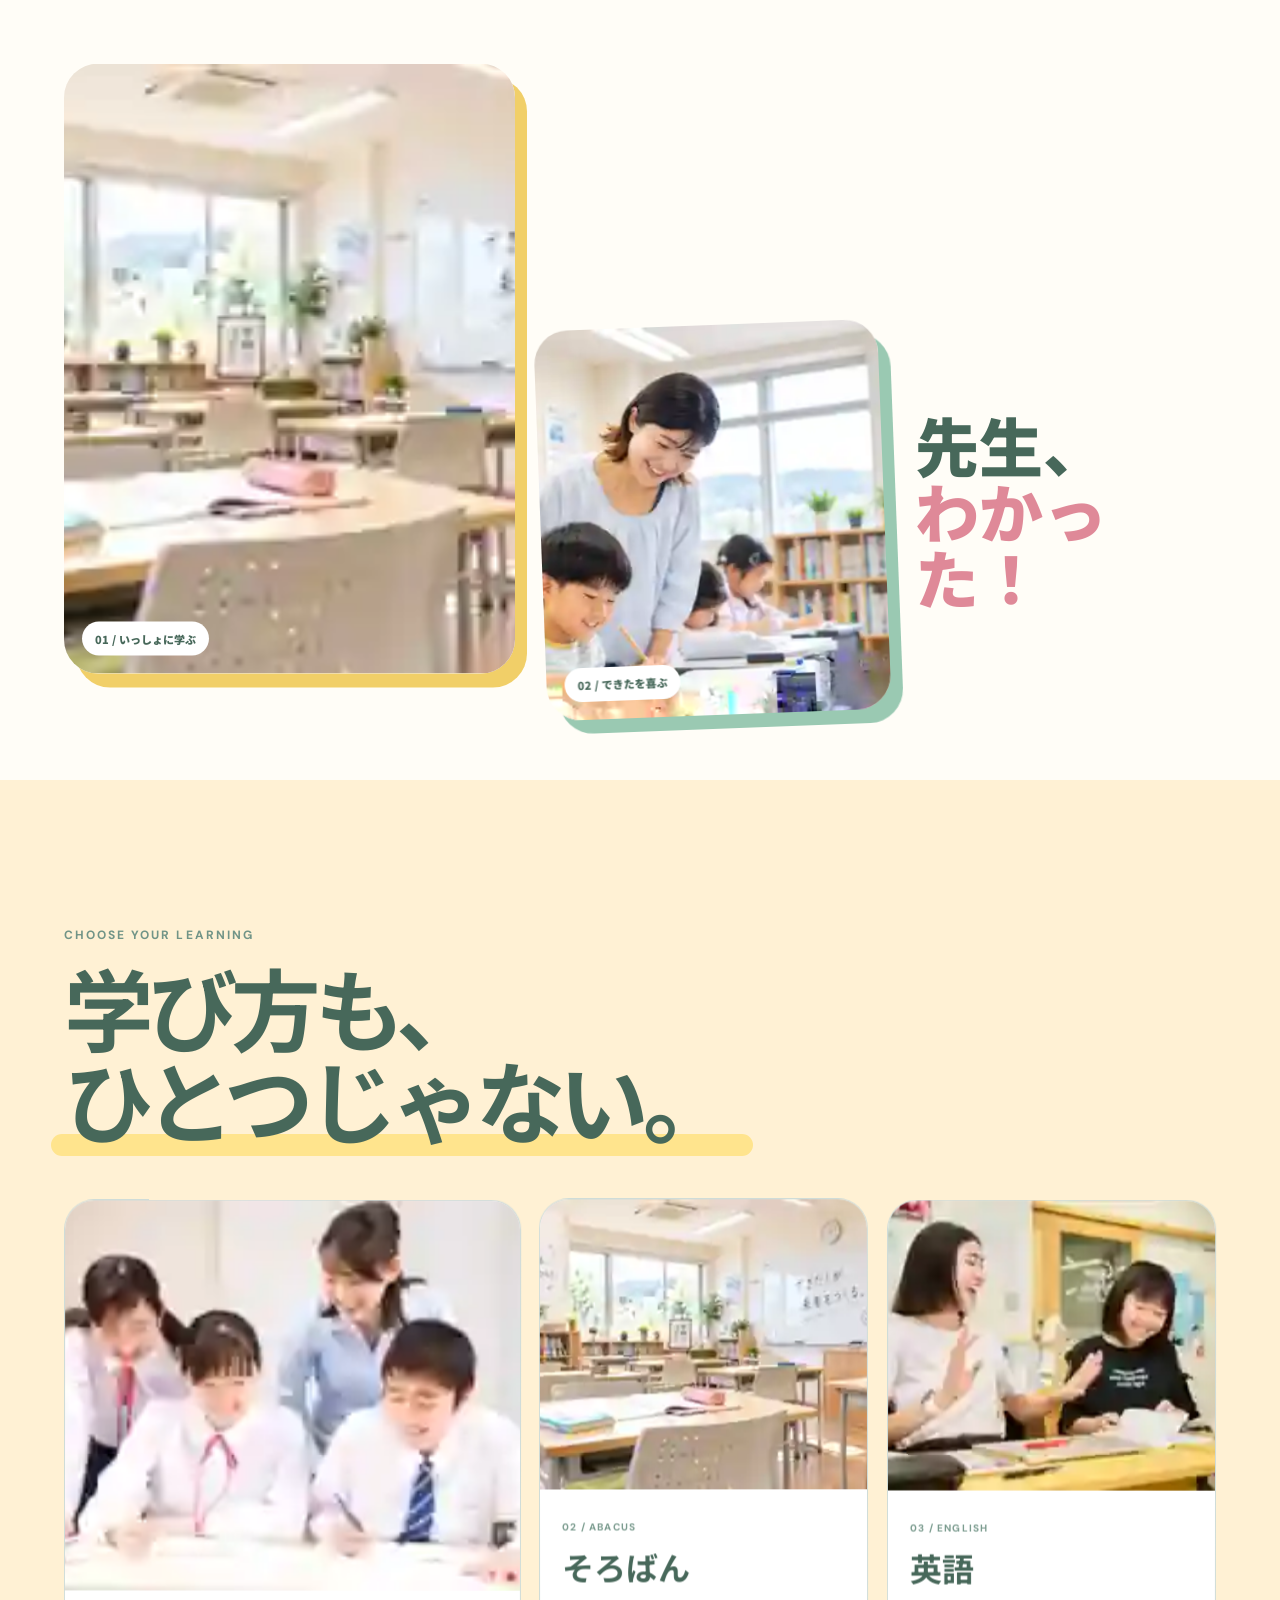
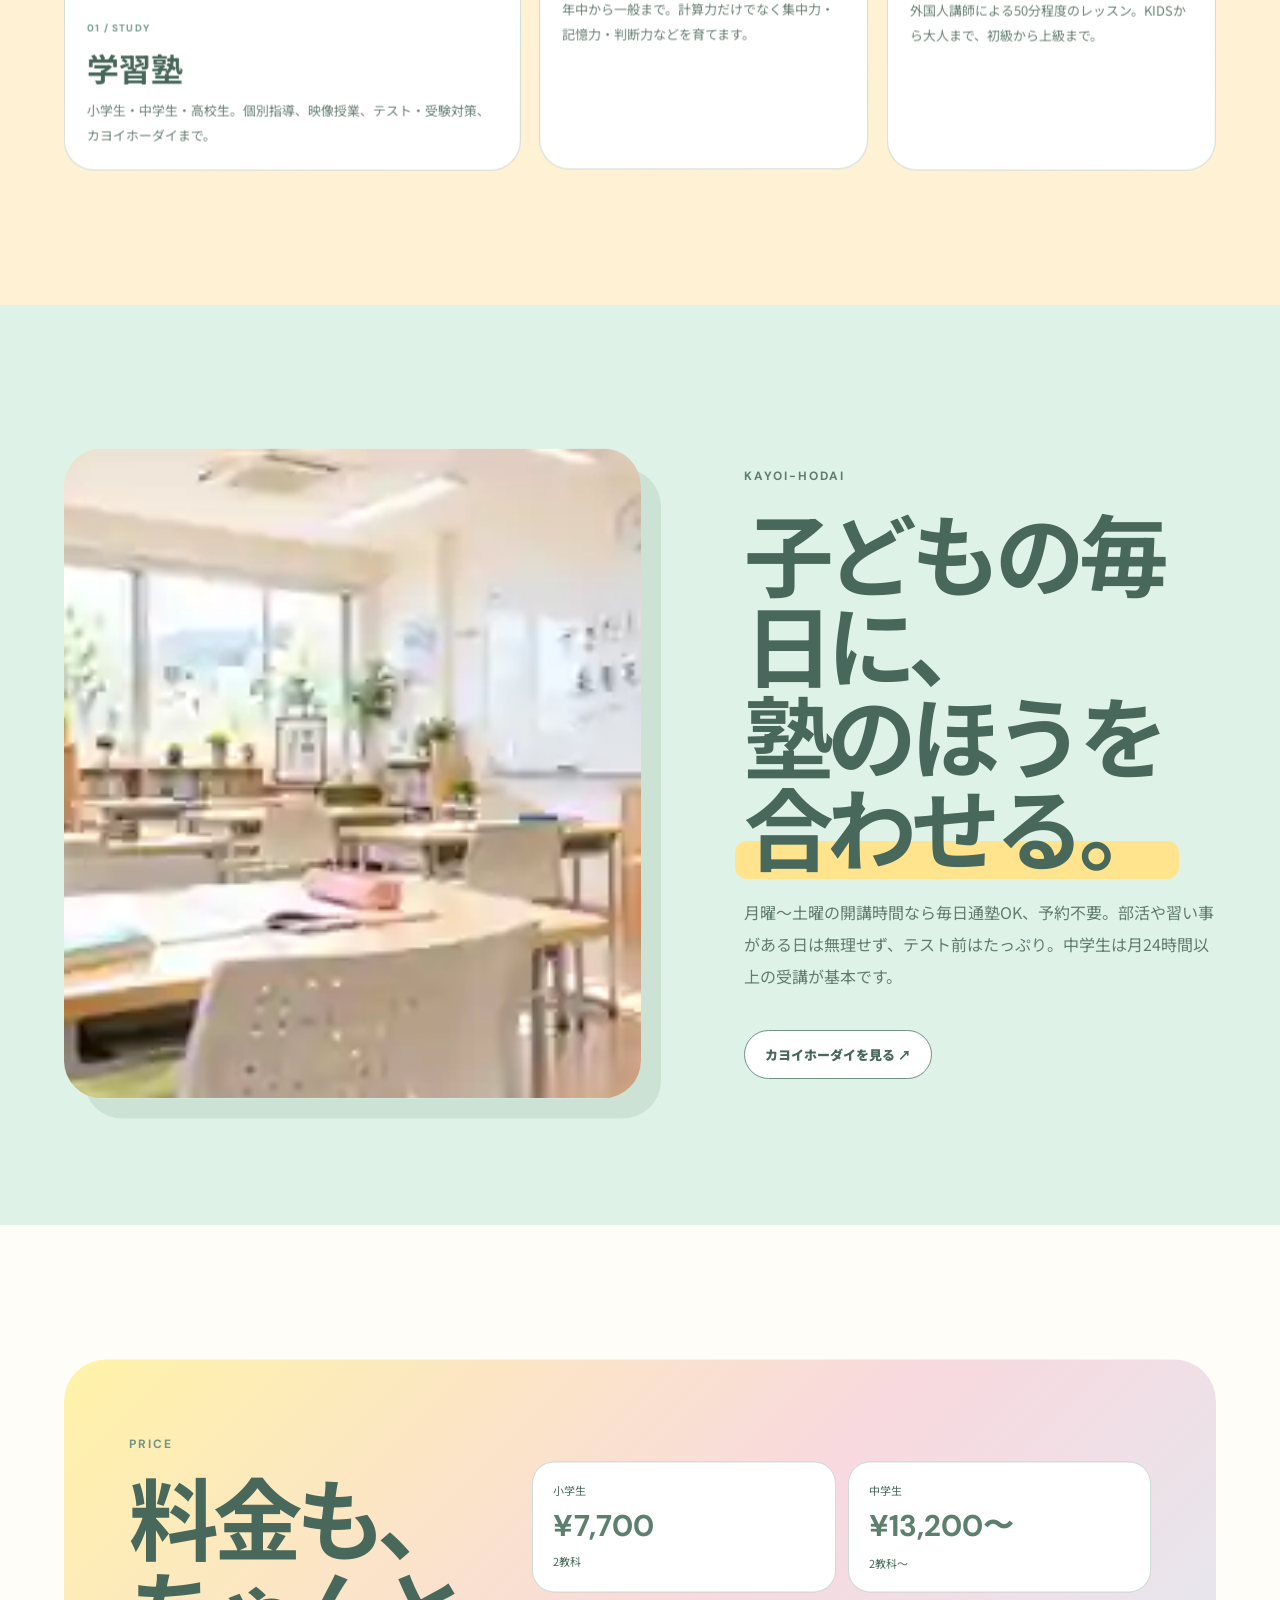
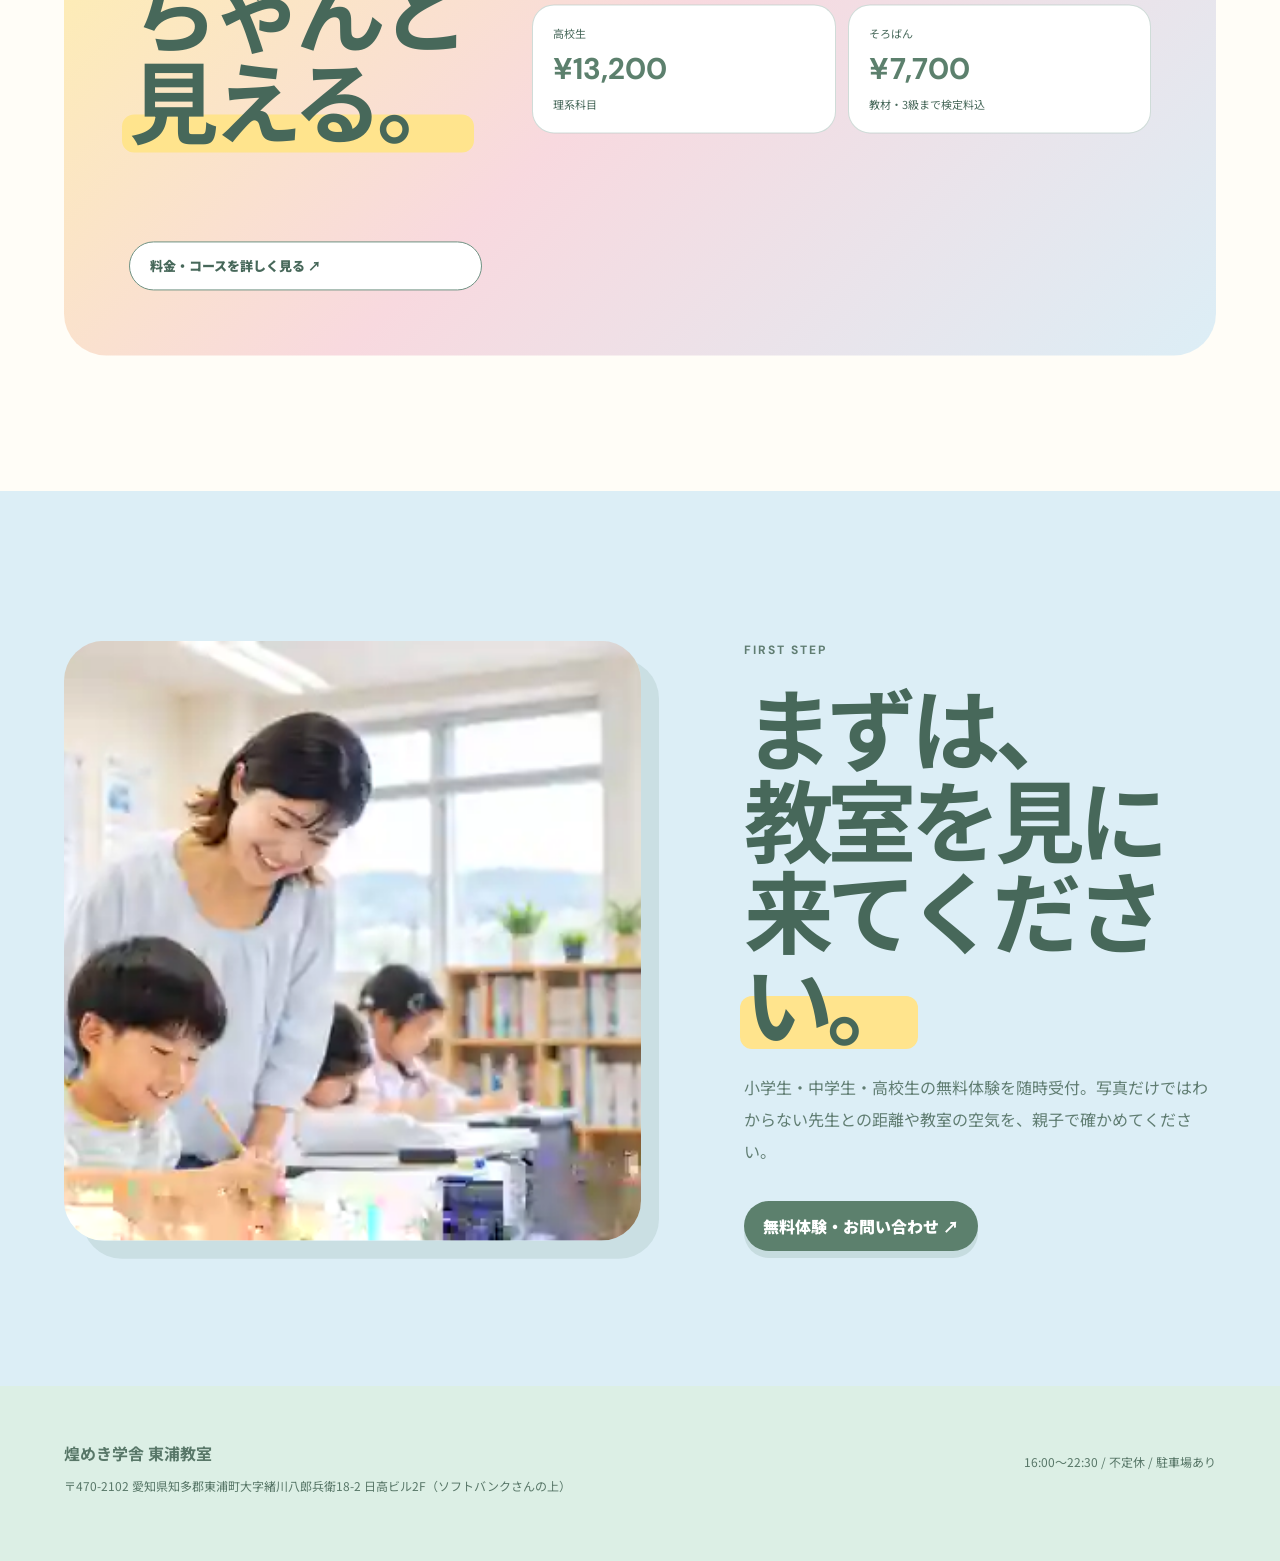
==== commit f4dfaeec: "Use generated classroom imagery on homepage" ====
--- a/index.html
+++ b/index.html
@@ -1 +1 @@
-<!doctype html><html lang="ja"><head><meta charset="utf-8"><meta name="viewport" content="width=device-width,initial-scale=1"><title>煌めき学舎 東浦教室｜学ぶって、ちょっと楽しい。</title><meta name="description" content="東浦で50年以上。学習塾・そろばん・英語を、一人ひとりに合わせて学べる煌めき学舎東浦教室。"><link rel="stylesheet" href="style.css"></head><body><header class="nav"><a class="brand" href="index.html">煌めき学舎<span>東浦教室</span></a><nav><a href="about.html">私たち</a><a href="study.html">学習塾</a><a href="abacus.html">そろばん</a><a href="english.html">英語</a><a href="price.html">料金</a><a href="teacher.html">先生</a><a href="access.html">アクセス</a></nav><a class="cta" href="tel:0562-57-6766">無料体験 ↗</a><button class="menu" aria-label="メニュー">☰</button></header><main><section class="hero"><div class="hero-copy reveal"><p class="eyebrow">KIRAMEKI GAKUSHA / HIGASHIURA</p><h1>学ぶって、<br><em>ちょっと楽しい。</em></h1><p class="lead">「わかった！」が増えると、勉強はもっと身近になる。先生と子どもの距離が近い、東浦の学び場です。</p><div class="hero-actions"><a class="cta" href="study.html">学習塾を見る</a><a class="text-link" href="about.html">煌めき学舎について →</a></div></div><div class="hero-visual parallax" data-speed=".12"><div class="photo photo-main"><img src="assets/hero.webp" alt="先生が小学生の学習を見守る教室"></div><div class="photo photo-small"><img src="assets/one-to-one.webp" alt="先生と小学生が向き合って学ぶ様子"></div><span class="sticker">できた！<br>うれしい。</span></div></section><div class="marquee"><div><span>先生と話す。</span><b>✳</b><span>考えてみる。</span><b>✳</b><span>できた！</span><b>✳</b><span>またやってみる。</span><b>✳</b><span>先生と話す。</span></div></div><section class="story section"><div class="story-intro reveal"><p class="eyebrow">A DAY AT KIRAMEKI</p><h2>「できた！」までが、<br><em>楽しい。</em></h2><p>教えてもらうだけではなく、自分で考え、質問し、できた瞬間を先生と喜ぶ。学習計画と管理を大切にしながら、自主的に学ぶ力を育てます。</p></div><div class="story-grid"><div class="story-card tall parallax" data-speed=".08"><img src="assets/celebrate.webp" alt="先生と生徒が笑顔で学ぶ様子"><span>01 / いっしょに考える</span></div><div class="story-card offset reveal"><img src="assets/highfive.webp" alt="先生と生徒がハイタッチして喜ぶ様子"><span>02 / できたを喜ぶ</span></div><div class="story-word reveal">先生、<br><em>わかった！</em></div></div></section><section class="choice section"><div class="section-head reveal"><p class="eyebrow">CHOOSE YOUR LEARNING</p><h2>学び方も、<br><em>ひとつじゃない。</em></h2></div><div class="choice-grid"><a class="choice-card large reveal" href="study.html"><img src="assets/group.webp" alt="先生と中高生が学ぶ教室"><div><small>01 / STUDY</small><h3>学習塾</h3><p>小学生・中学生・高校生。個別指導、映像授業、テスト・受験対策、カヨイホーダイまで。</p></div></a><a class="choice-card reveal" href="abacus.html"><img src="assets/hero.webp" alt="学びをサポートする先生と生徒"><div><small>02 / ABACUS</small><h3>そろばん</h3><p>年中から一般まで。計算力だけでなく集中力・記憶力・判断力などを育てます。</p></div></a><a class="choice-card reveal" href="english.html"><img src="assets/celebrate.webp" alt="明るい教室で楽しく学ぶ様子"><div><small>03 / ENGLISH</small><h3>英語</h3><p>外国人講師による50分程度のレッスン。KIDSから大人まで、初級から上級まで。</p></div></a></div></section><section class="flexible section"><div class="flexible-image parallax" data-speed=".1"><img src="assets/highfive.webp" alt="先生と生徒が笑顔で学ぶ様子"></div><div class="flexible-copy reveal"><p class="eyebrow">KAYOI-HODAI</p><h2>子どもの毎日に、<br><em>塾のほうを合わせる。</em></h2><p>月曜～土曜の開講時間なら毎日通塾OK、予約不要。部活や習い事がある日は無理せず、テスト前はたっぷり。中学生は月24時間以上の受講が基本です。</p><a class="round-link" href="study.html#kayoi">カヨイホーダイを見る ↗</a></div></section><section class="price-teaser section"><div class="price-panel reveal"><div><p class="eyebrow">PRICE</p><h2>料金も、<br><em>ちゃんと見える。</em></h2></div><div class="price-mini-grid"><div><small>小学生</small><strong>¥7,700</strong><span>2教科</span></div><div><small>中学生</small><strong>¥13,200〜</strong><span>2教科〜</span></div><div><small>高校生</small><strong>¥13,200</strong><span>理系科目</span></div><div><small>そろばん</small><strong>¥7,700</strong><span>教材・3級まで検定料込</span></div></div><a class="round-link" href="price.html">料金・コースを詳しく見る ↗</a></div></section><section class="final section"><div class="final-image"><img src="assets/one-to-one.webp" alt="先生と小学生が向き合って学ぶ様子"></div><div class="final-copy reveal"><p class="eyebrow">FIRST STEP</p><h2>まずは、<br><em>教室を見に来てください。</em></h2><p>小学生・中学生・高校生の無料体験を随時受付。写真だけではわからない先生との距離や教室の空気を、親子で確かめてください。</p><a class="cta" href="tel:0562-57-6766">無料体験・お問い合わせ ↗</a></div></section></main><footer><div><b>煌めき学舎 東浦教室</b><p>〒470-2102 愛知県知多郡東浦町大字緒川八郎兵衛18-2 日高ビル2F（ソフトバンクさんの上）</p></div><p>16:00〜22:30 / 不定休 / 駐車場あり</p></footer><script src="script.js"></script></body></html>+<!doctype html><html lang="ja"><head><meta charset="utf-8"><meta name="viewport" content="width=device-width,initial-scale=1"><title>煌めき学舎 東浦教室｜学ぶって、ちょっと楽しい。</title><meta name="description" content="東浦で50年以上。学習塾・そろばん・英語を、一人ひとりに合わせて学べる煌めき学舎東浦教室。"><link rel="stylesheet" href="style.css"></head><body><header class="nav"><a class="brand" href="index.html">煌めき学舎<span>東浦教室</span></a><nav><a href="about.html">私たち</a><a href="study.html">学習塾</a><a href="abacus.html">そろばん</a><a href="english.html">英語</a><a href="price.html">料金</a><a href="teacher.html">先生</a><a href="access.html">アクセス</a></nav><a class="cta" href="tel:0562-57-6766">無料体験 ↗</a><button class="menu" aria-label="メニュー">☰</button></header><main><section class="hero"><div class="hero-copy reveal"><p class="eyebrow">KIRAMEKI GAKUSHA / HIGASHIURA</p><h1>学ぶって、<br><em>ちょっと楽しい。</em></h1><p class="lead">「わかった！」が増えると、勉強はもっと身近になる。先生と子どもの距離が近い、東浦の学び場です。</p><div class="hero-actions"><a class="cta" href="study.html">学習塾を見る</a><a class="text-link" href="about.html">煌めき学舎について →</a></div></div><div class="hero-visual parallax" data-speed=".12"><div class="photo photo-main"><img src="assets/generated-teacher.svg" alt="明るい教室で先生が小学生の学習を見守る様子"></div><div class="photo photo-small"><img src="assets/generated-classroom.svg" alt="煌めき学舎の明るい教室イメージ"></div><span class="sticker">できた！<br>うれしい。</span></div></section><div class="marquee"><div><span>先生と話す。</span><b>✳</b><span>考えてみる。</span><b>✳</b><span>できた！</span><b>✳</b><span>またやってみる。</span><b>✳</b><span>先生と話す。</span></div></div><section class="story section"><div class="story-intro reveal"><p class="eyebrow">A DAY AT KIRAMEKI</p><h2>「できた！」までが、<br><em>楽しい。</em></h2><p>教えてもらうだけではなく、自分で考え、質問し、できた瞬間を先生と喜ぶ。学習計画と管理を大切にしながら、自主的に学ぶ力を育てます。</p></div><div class="story-grid"><div class="story-card tall parallax" data-speed=".08"><img src="assets/generated-classroom.svg" alt="明るく整えられた教室の学習環境"><span>01 / いっしょに学ぶ</span></div><div class="story-card offset reveal"><img src="assets/generated-teacher.svg" alt="先生と小学生が近い距離で学ぶ様子"><span>02 / できたを喜ぶ</span></div><div class="story-word reveal">先生、<br><em>わかった！</em></div></div></section><section class="choice section"><div class="section-head reveal"><p class="eyebrow">CHOOSE YOUR LEARNING</p><h2>学び方も、<br><em>ひとつじゃない。</em></h2></div><div class="choice-grid"><a class="choice-card large reveal" href="study.html"><img src="assets/group.webp" alt="先生と中高生が学ぶ教室"><div><small>01 / STUDY</small><h3>学習塾</h3><p>小学生・中学生・高校生。個別指導、映像授業、テスト・受験対策、カヨイホーダイまで。</p></div></a><a class="choice-card reveal" href="abacus.html"><img src="assets/generated-classroom.svg" alt="明るい教室で学ぶ環境"><div><small>02 / ABACUS</small><h3>そろばん</h3><p>年中から一般まで。計算力だけでなく集中力・記憶力・判断力などを育てます。</p></div></a><a class="choice-card reveal" href="english.html"><img src="assets/celebrate.webp" alt="明るい教室で楽しく学ぶ様子"><div><small>03 / ENGLISH</small><h3>英語</h3><p>外国人講師による50分程度のレッスン。KIDSから大人まで、初級から上級まで。</p></div></a></div></section><section class="flexible section"><div class="flexible-image parallax" data-speed=".1"><img src="assets/generated-classroom.svg" alt="明るく開放的な教室のイメージ"></div><div class="flexible-copy reveal"><p class="eyebrow">KAYOI-HODAI</p><h2>子どもの毎日に、<br><em>塾のほうを合わせる。</em></h2><p>月曜～土曜の開講時間なら毎日通塾OK、予約不要。部活や習い事がある日は無理せず、テスト前はたっぷり。中学生は月24時間以上の受講が基本です。</p><a class="round-link" href="study.html#kayoi">カヨイホーダイを見る ↗</a></div></section><section class="price-teaser section"><div class="price-panel reveal"><div><p class="eyebrow">PRICE</p><h2>料金も、<br><em>ちゃんと見える。</em></h2></div><div class="price-mini-grid"><div><small>小学生</small><strong>¥7,700</strong><span>2教科</span></div><div><small>中学生</small><strong>¥13,200〜</strong><span>2教科〜</span></div><div><small>高校生</small><strong>¥13,200</strong><span>理系科目</span></div><div><small>そろばん</small><strong>¥7,700</strong><span>教材・3級まで検定料込</span></div></div><a class="round-link" href="price.html">料金・コースを詳しく見る ↗</a></div></section><section class="final section"><div class="final-image"><img src="assets/generated-teacher.svg" alt="先生と小学生が向き合って学ぶ教室イメージ"></div><div class="final-copy reveal"><p class="eyebrow">FIRST STEP</p><h2>まずは、<br><em>教室を見に来てください。</em></h2><p>小学生・中学生・高校生の無料体験を随時受付。写真だけではわからない先生との距離や教室の空気を、親子で確かめてください。</p><a class="cta" href="tel:0562-57-6766">無料体験・お問い合わせ ↗</a></div></section></main><footer><div><b>煌めき学舎 東浦教室</b><p>〒470-2102 愛知県知多郡東浦町大字緒川八郎兵衛18-2 日高ビル2F（ソフトバンクさんの上）</p></div><p>16:00〜22:30 / 不定休 / 駐車場あり</p></footer><script src="script.js"></script></body></html>
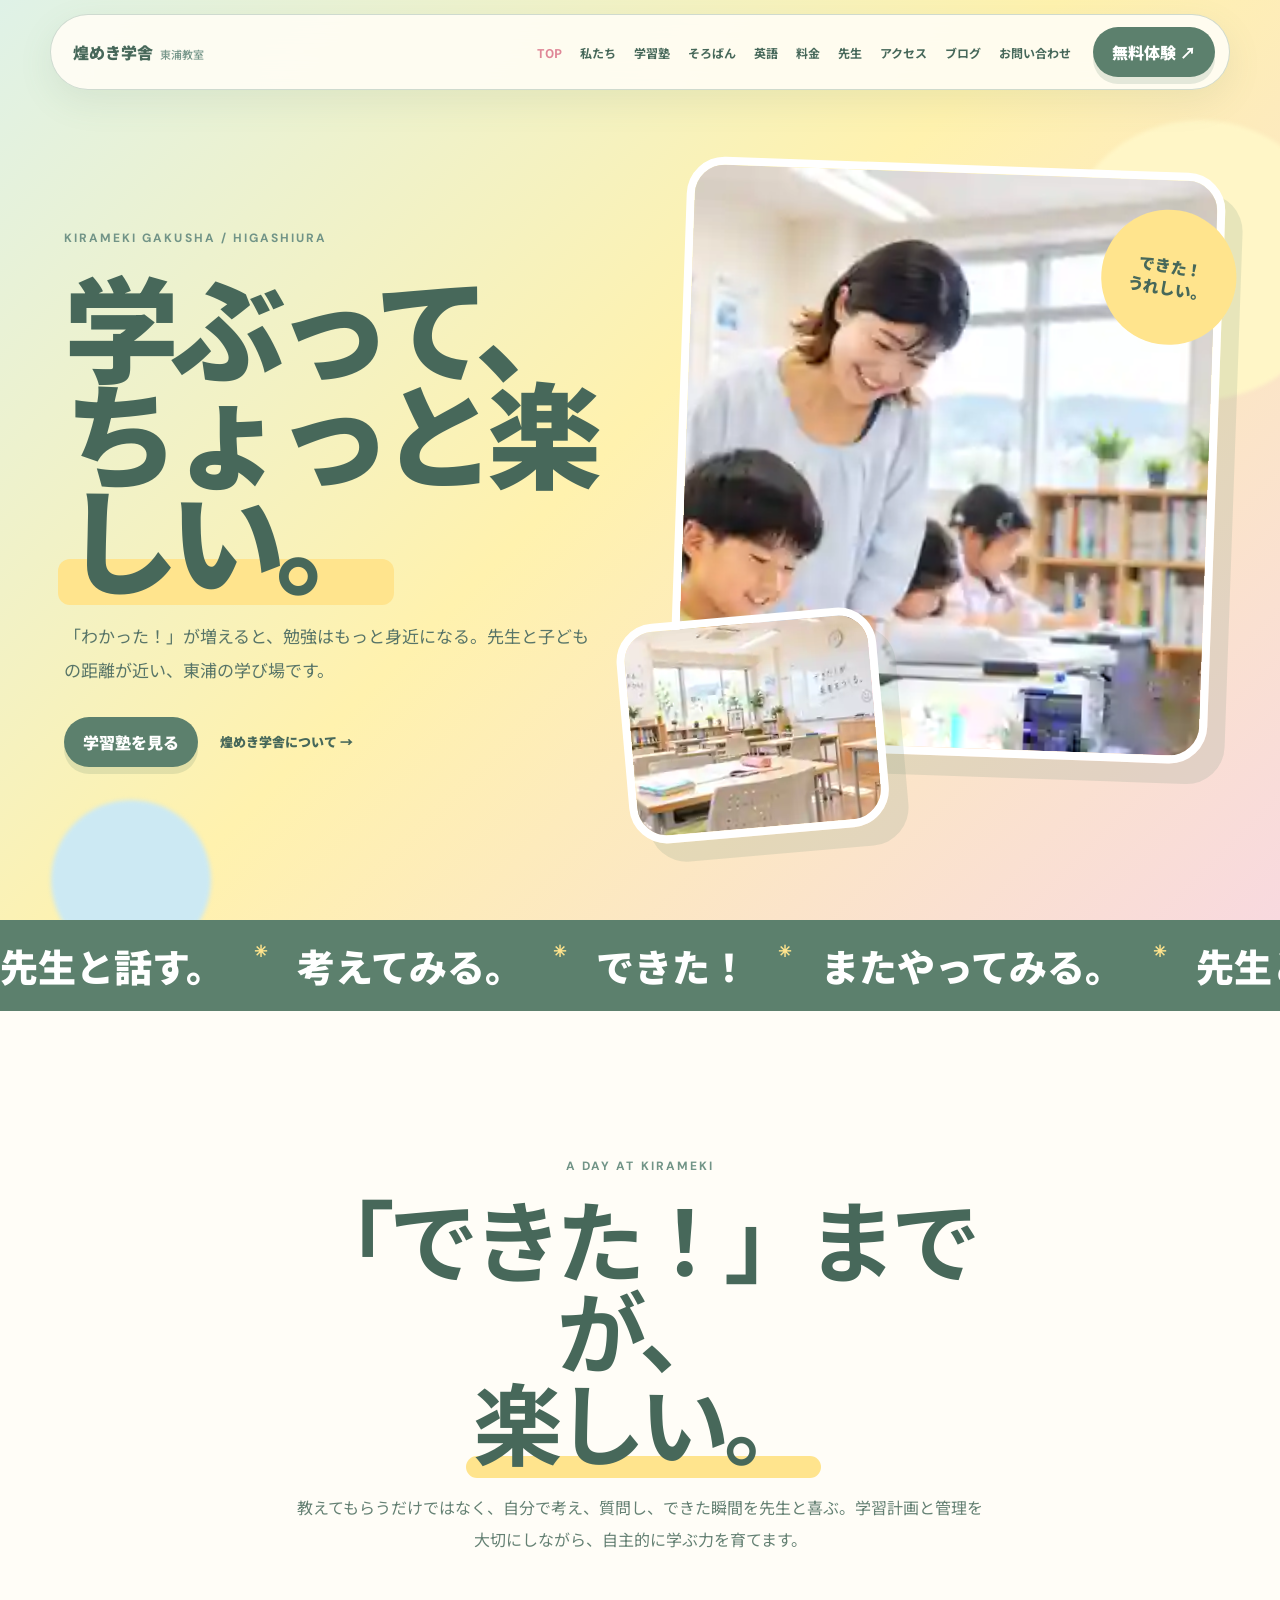
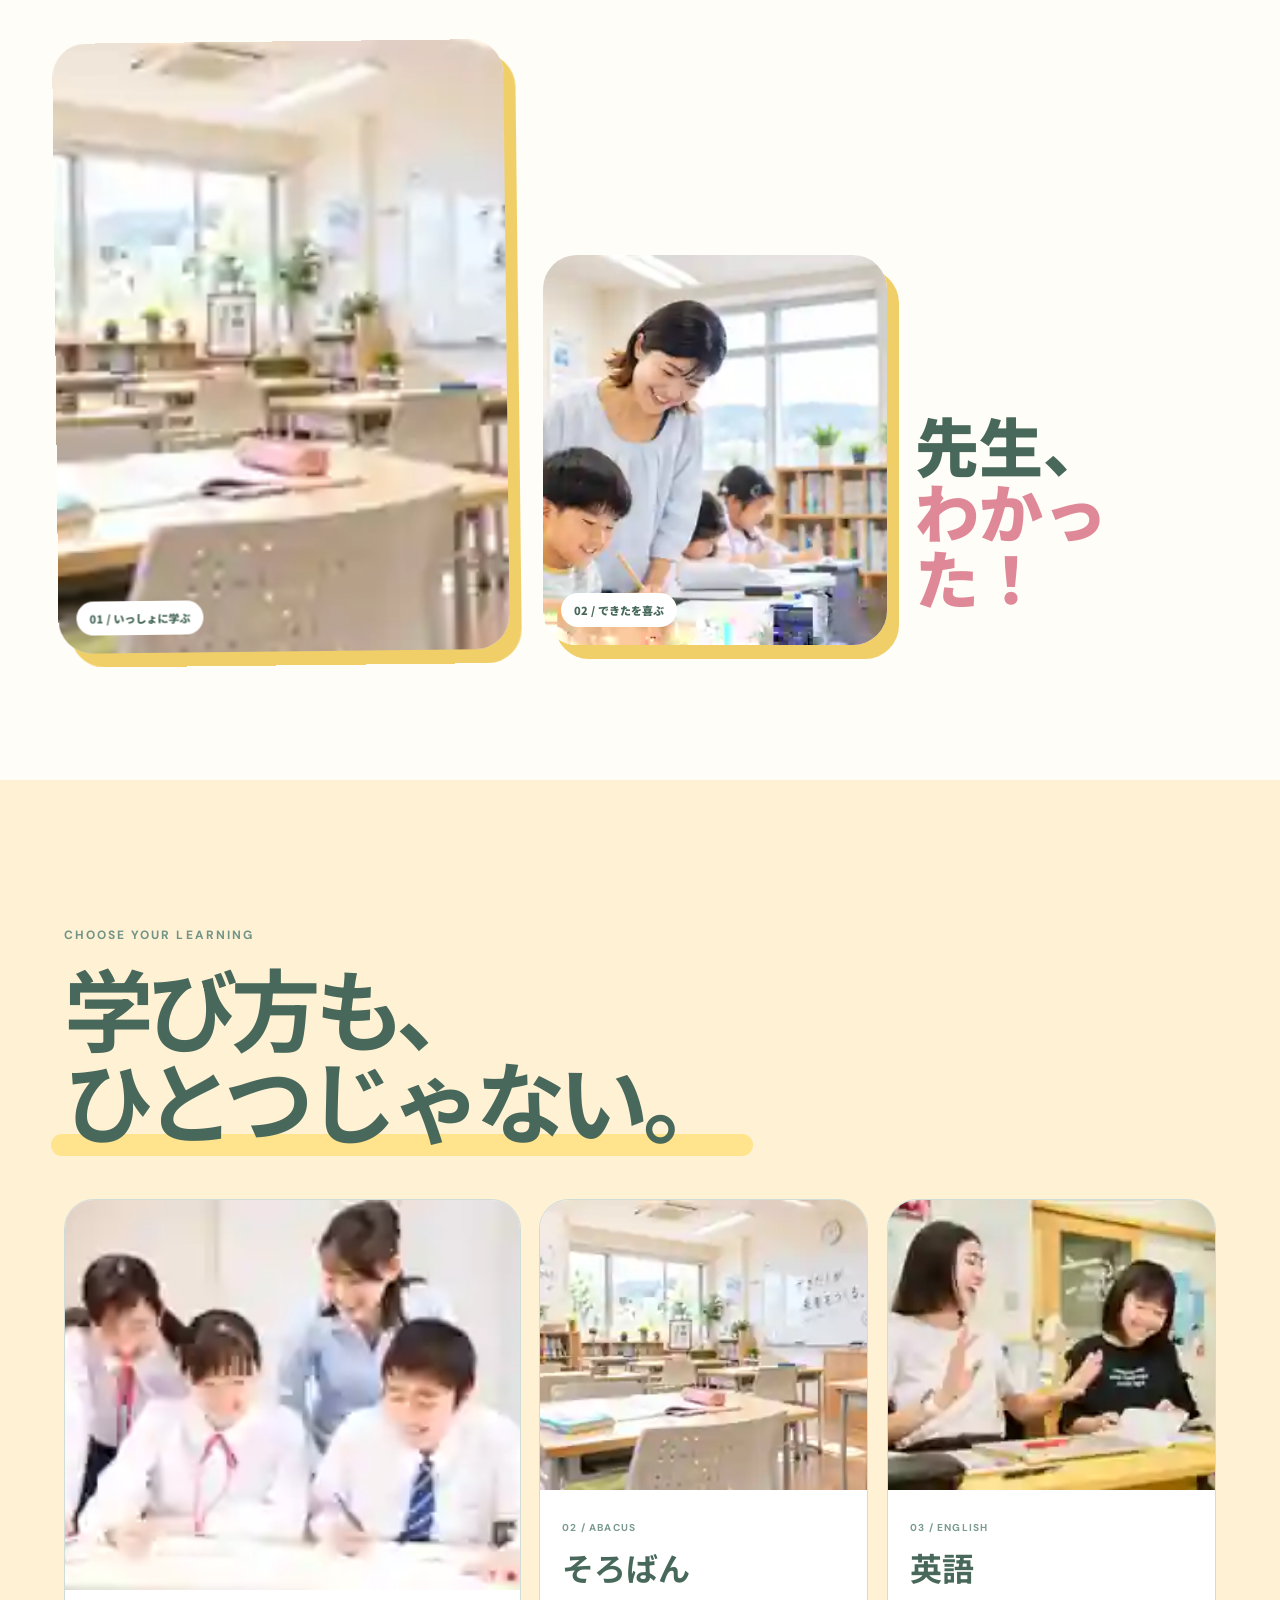
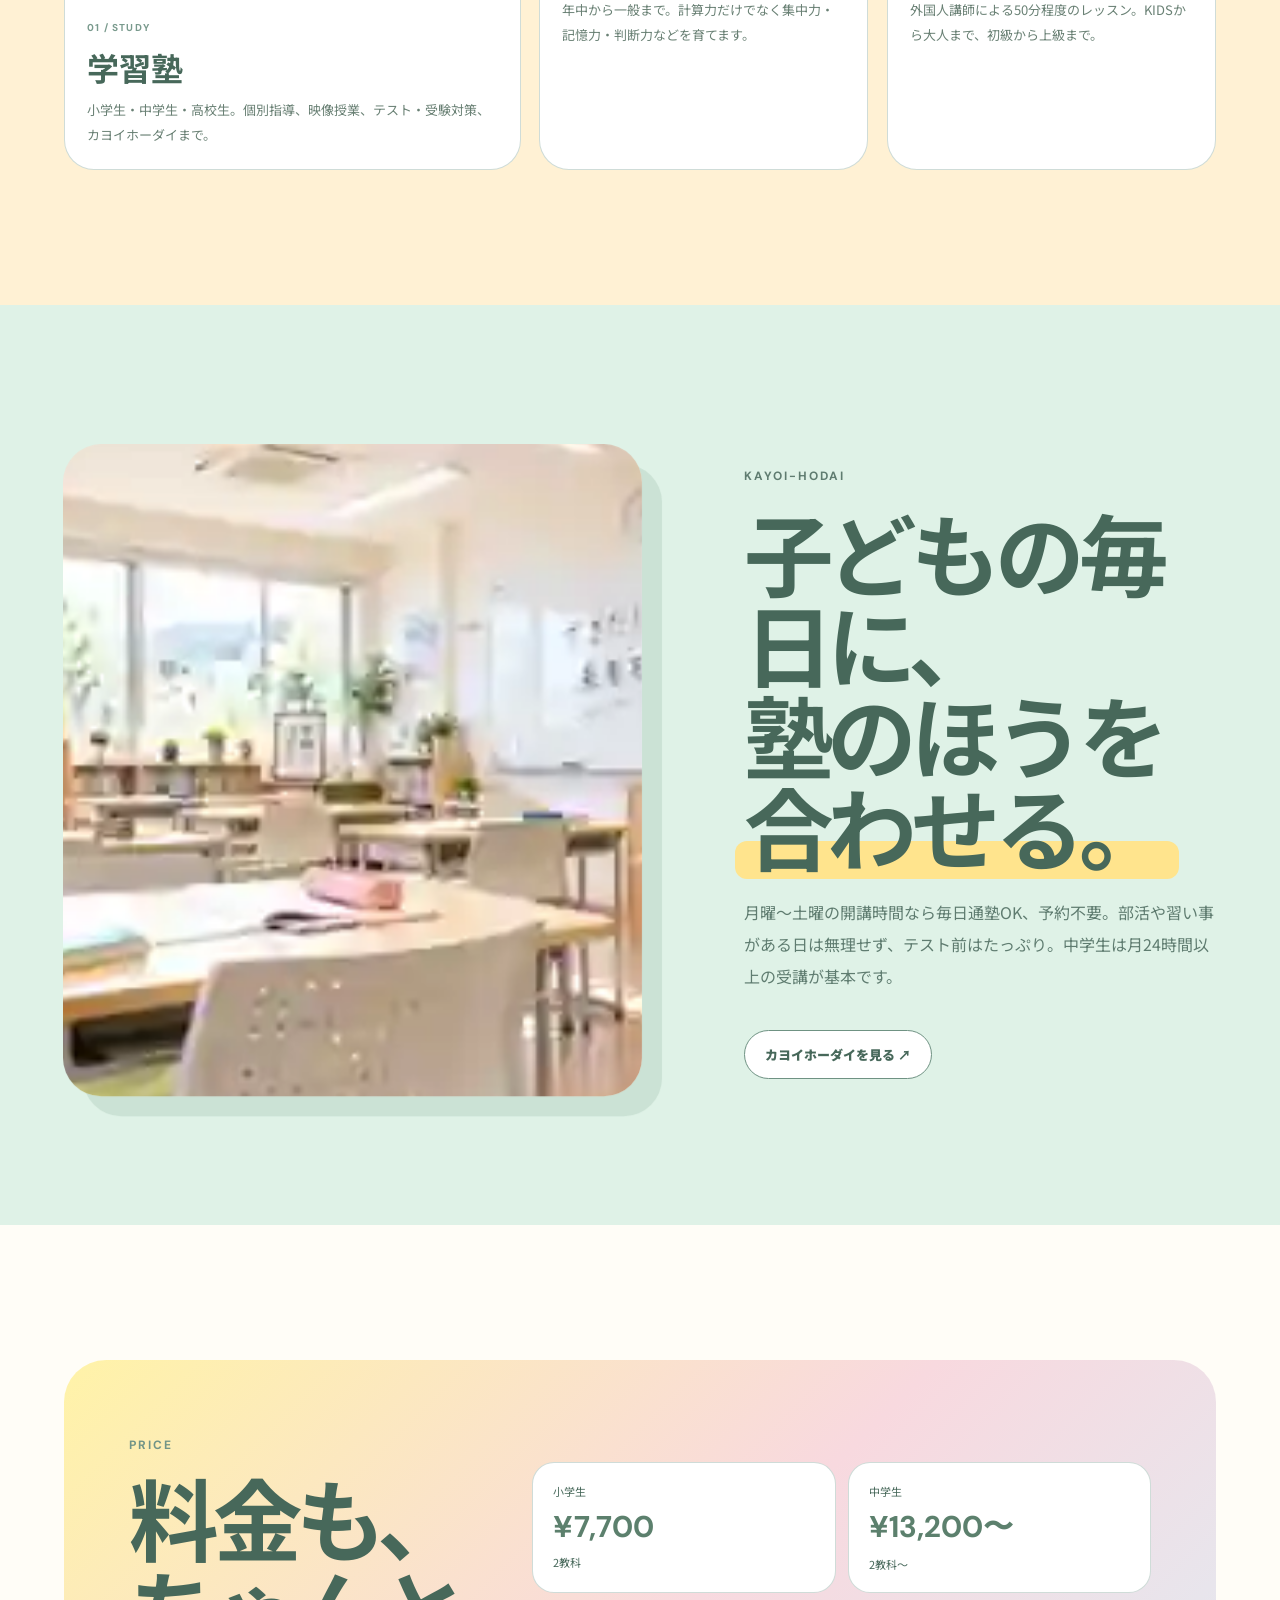
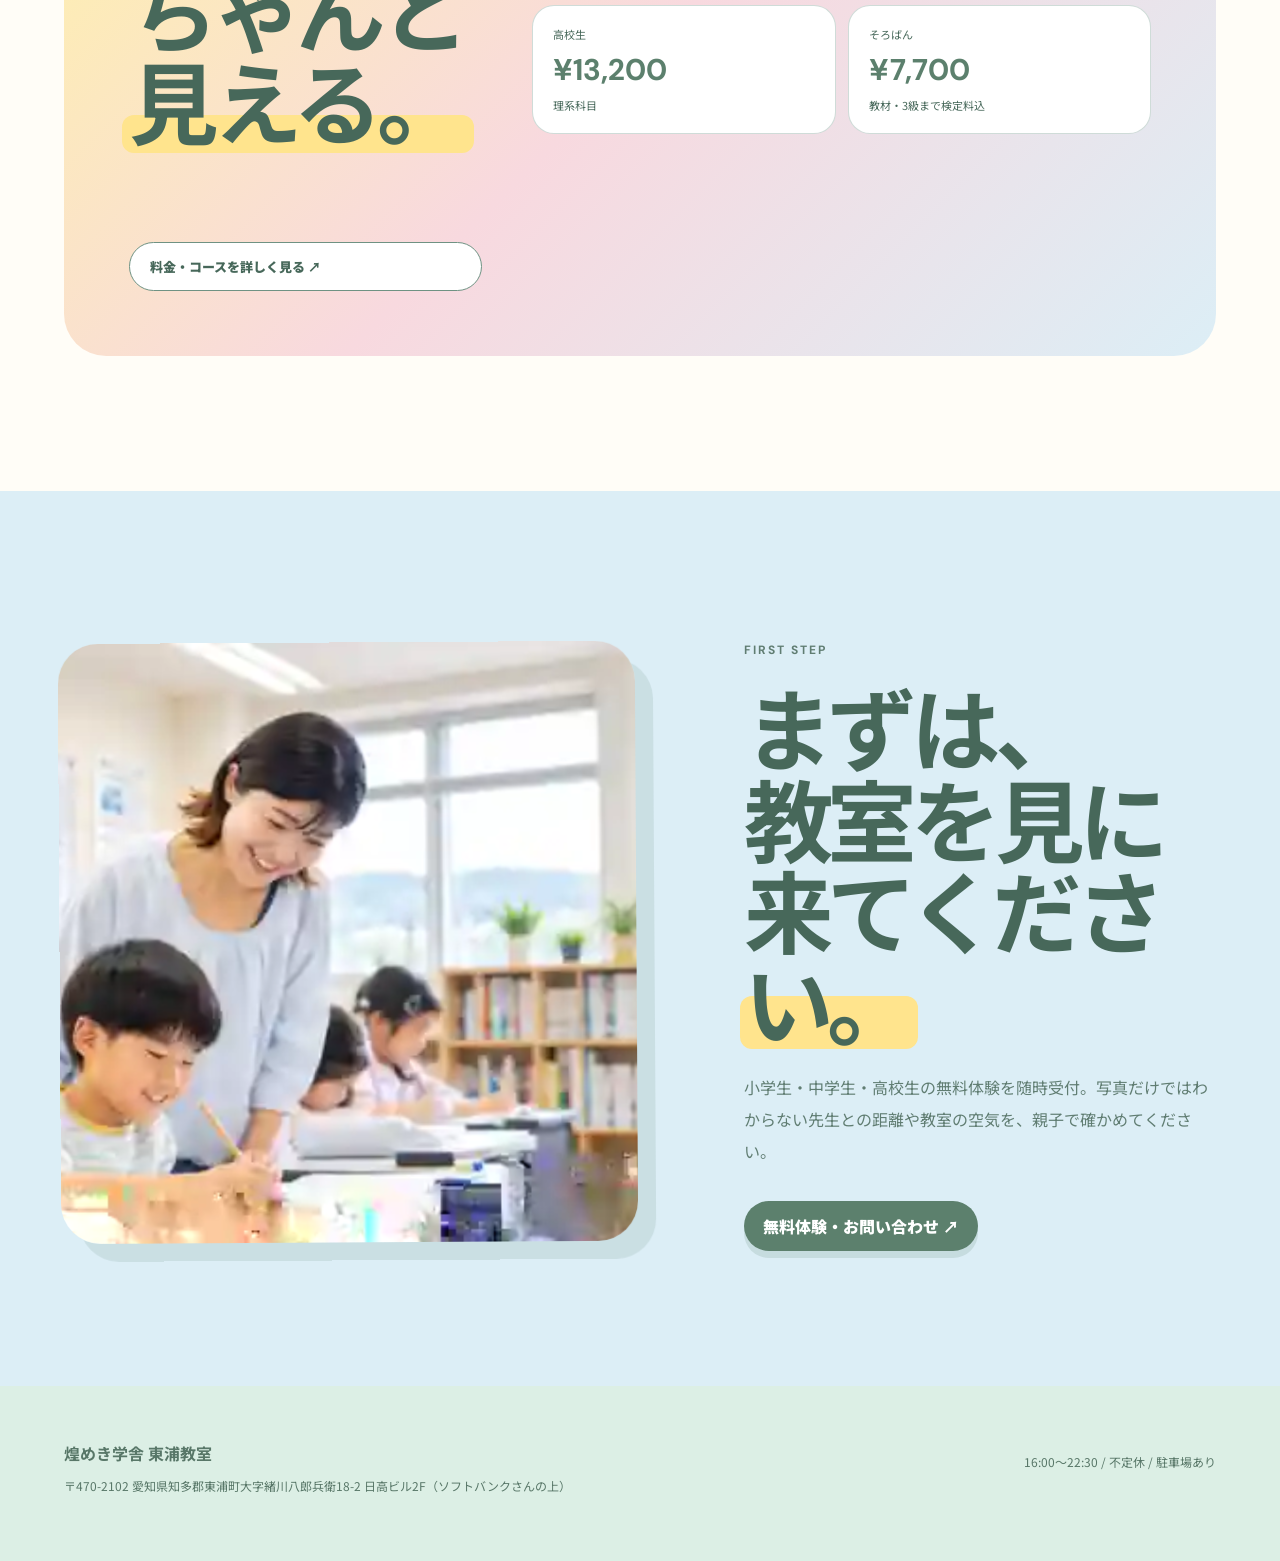
==== commit a1cb17f9: "Add explicit TOP link to homepage navigation" ====
--- a/index.html
+++ b/index.html
@@ -1 +1 @@
-<!doctype html><html lang="ja"><head><meta charset="utf-8"><meta name="viewport" content="width=device-width,initial-scale=1"><title>煌めき学舎 東浦教室｜学ぶって、ちょっと楽しい。</title><meta name="description" content="東浦で50年以上。学習塾・そろばん・英語を、一人ひとりに合わせて学べる煌めき学舎東浦教室。"><link rel="stylesheet" href="style.css"></head><body><header class="nav"><a class="brand" href="index.html">煌めき学舎<span>東浦教室</span></a><nav><a href="about.html">私たち</a><a href="study.html">学習塾</a><a href="abacus.html">そろばん</a><a href="english.html">英語</a><a href="price.html">料金</a><a href="teacher.html">先生</a><a href="access.html">アクセス</a></nav><a class="cta" href="tel:0562-57-6766">無料体験 ↗</a><button class="menu" aria-label="メニュー">☰</button></header><main><section class="hero"><div class="hero-copy reveal"><p class="eyebrow">KIRAMEKI GAKUSHA / HIGASHIURA</p><h1>学ぶって、<br><em>ちょっと楽しい。</em></h1><p class="lead">「わかった！」が増えると、勉強はもっと身近になる。先生と子どもの距離が近い、東浦の学び場です。</p><div class="hero-actions"><a class="cta" href="study.html">学習塾を見る</a><a class="text-link" href="about.html">煌めき学舎について →</a></div></div><div class="hero-visual parallax" data-speed=".12"><div class="photo photo-main"><img src="assets/generated-teacher.svg" alt="明るい教室で先生が小学生の学習を見守る様子"></div><div class="photo photo-small"><img src="assets/generated-classroom.svg" alt="煌めき学舎の明るい教室イメージ"></div><span class="sticker">できた！<br>うれしい。</span></div></section><div class="marquee"><div><span>先生と話す。</span><b>✳</b><span>考えてみる。</span><b>✳</b><span>できた！</span><b>✳</b><span>またやってみる。</span><b>✳</b><span>先生と話す。</span></div></div><section class="story section"><div class="story-intro reveal"><p class="eyebrow">A DAY AT KIRAMEKI</p><h2>「できた！」までが、<br><em>楽しい。</em></h2><p>教えてもらうだけではなく、自分で考え、質問し、できた瞬間を先生と喜ぶ。学習計画と管理を大切にしながら、自主的に学ぶ力を育てます。</p></div><div class="story-grid"><div class="story-card tall parallax" data-speed=".08"><img src="assets/generated-classroom.svg" alt="明るく整えられた教室の学習環境"><span>01 / いっしょに学ぶ</span></div><div class="story-card offset reveal"><img src="assets/generated-teacher.svg" alt="先生と小学生が近い距離で学ぶ様子"><span>02 / できたを喜ぶ</span></div><div class="story-word reveal">先生、<br><em>わかった！</em></div></div></section><section class="choice section"><div class="section-head reveal"><p class="eyebrow">CHOOSE YOUR LEARNING</p><h2>学び方も、<br><em>ひとつじゃない。</em></h2></div><div class="choice-grid"><a class="choice-card large reveal" href="study.html"><img src="assets/group.webp" alt="先生と中高生が学ぶ教室"><div><small>01 / STUDY</small><h3>学習塾</h3><p>小学生・中学生・高校生。個別指導、映像授業、テスト・受験対策、カヨイホーダイまで。</p></div></a><a class="choice-card reveal" href="abacus.html"><img src="assets/generated-classroom.svg" alt="明るい教室で学ぶ環境"><div><small>02 / ABACUS</small><h3>そろばん</h3><p>年中から一般まで。計算力だけでなく集中力・記憶力・判断力などを育てます。</p></div></a><a class="choice-card reveal" href="english.html"><img src="assets/celebrate.webp" alt="明るい教室で楽しく学ぶ様子"><div><small>03 / ENGLISH</small><h3>英語</h3><p>外国人講師による50分程度のレッスン。KIDSから大人まで、初級から上級まで。</p></div></a></div></section><section class="flexible section"><div class="flexible-image parallax" data-speed=".1"><img src="assets/generated-classroom.svg" alt="明るく開放的な教室のイメージ"></div><div class="flexible-copy reveal"><p class="eyebrow">KAYOI-HODAI</p><h2>子どもの毎日に、<br><em>塾のほうを合わせる。</em></h2><p>月曜～土曜の開講時間なら毎日通塾OK、予約不要。部活や習い事がある日は無理せず、テスト前はたっぷり。中学生は月24時間以上の受講が基本です。</p><a class="round-link" href="study.html#kayoi">カヨイホーダイを見る ↗</a></div></section><section class="price-teaser section"><div class="price-panel reveal"><div><p class="eyebrow">PRICE</p><h2>料金も、<br><em>ちゃんと見える。</em></h2></div><div class="price-mini-grid"><div><small>小学生</small><strong>¥7,700</strong><span>2教科</span></div><div><small>中学生</small><strong>¥13,200〜</strong><span>2教科〜</span></div><div><small>高校生</small><strong>¥13,200</strong><span>理系科目</span></div><div><small>そろばん</small><strong>¥7,700</strong><span>教材・3級まで検定料込</span></div></div><a class="round-link" href="price.html">料金・コースを詳しく見る ↗</a></div></section><section class="final section"><div class="final-image"><img src="assets/generated-teacher.svg" alt="先生と小学生が向き合って学ぶ教室イメージ"></div><div class="final-copy reveal"><p class="eyebrow">FIRST STEP</p><h2>まずは、<br><em>教室を見に来てください。</em></h2><p>小学生・中学生・高校生の無料体験を随時受付。写真だけではわからない先生との距離や教室の空気を、親子で確かめてください。</p><a class="cta" href="tel:0562-57-6766">無料体験・お問い合わせ ↗</a></div></section></main><footer><div><b>煌めき学舎 東浦教室</b><p>〒470-2102 愛知県知多郡東浦町大字緒川八郎兵衛18-2 日高ビル2F（ソフトバンクさんの上）</p></div><p>16:00〜22:30 / 不定休 / 駐車場あり</p></footer><script src="script.js"></script></body></html>+<!doctype html><html lang="ja"><head><meta charset="utf-8"><meta name="viewport" content="width=device-width,initial-scale=1"><title>煌めき学舎 東浦教室｜学ぶって、ちょっと楽しい。</title><meta name="description" content="東浦で50年以上。学習塾・そろばん・英語を、一人ひとりに合わせて学べる煌めき学舎東浦教室。"><link rel="stylesheet" href="style.css"></head><body><header class="nav"><a class="brand" href="index.html">煌めき学舎<span>東浦教室</span></a><nav><a href="index.html" class="top-link">TOP</a><a href="about.html">私たち</a><a href="study.html">学習塾</a><a href="abacus.html">そろばん</a><a href="english.html">英語</a><a href="price.html">料金</a><a href="teacher.html">先生</a><a href="access.html">アクセス</a></nav><a class="cta" href="tel:0562-57-6766">無料体験 ↗</a><button class="menu" aria-label="メニュー">☰</button></header><main><section class="hero"><div class="hero-copy reveal"><p class="eyebrow">KIRAMEKI GAKUSHA / HIGASHIURA</p><h1>学ぶって、<br><em>ちょっと楽しい。</em></h1><p class="lead">「わかった！」が増えると、勉強はもっと身近になる。先生と子どもの距離が近い、東浦の学び場です。</p><div class="hero-actions"><a class="cta" href="study.html">学習塾を見る</a><a class="text-link" href="about.html">煌めき学舎について →</a></div></div><div class="hero-visual parallax" data-speed=".12"><div class="photo photo-main"><img src="assets/generated-teacher.svg" alt="明るい教室で先生が小学生の学習を見守る様子"></div><div class="photo photo-small"><img src="assets/generated-classroom.svg" alt="煌めき学舎の明るい教室イメージ"></div><span class="sticker">できた！<br>うれしい。</span></div></section><div class="marquee"><div><span>先生と話す。</span><b>✳</b><span>考えてみる。</span><b>✳</b><span>できた！</span><b>✳</b><span>またやってみる。</span><b>✳</b><span>先生と話す。</span></div></div><section class="story section"><div class="story-intro reveal"><p class="eyebrow">A DAY AT KIRAMEKI</p><h2>「できた！」までが、<br><em>楽しい。</em></h2><p>教えてもらうだけではなく、自分で考え、質問し、できた瞬間を先生と喜ぶ。学習計画と管理を大切にしながら、自主的に学ぶ力を育てます。</p></div><div class="story-grid"><div class="story-card tall parallax" data-speed=".08"><img src="assets/generated-classroom.svg" alt="明るく整えられた教室の学習環境"><span>01 / いっしょに学ぶ</span></div><div class="story-card offset reveal"><img src="assets/generated-teacher.svg" alt="先生と小学生が近い距離で学ぶ様子"><span>02 / できたを喜ぶ</span></div><div class="story-word reveal">先生、<br><em>わかった！</em></div></div></section><section class="choice section"><div class="section-head reveal"><p class="eyebrow">CHOOSE YOUR LEARNING</p><h2>学び方も、<br><em>ひとつじゃない。</em></h2></div><div class="choice-grid"><a class="choice-card large reveal" href="study.html"><img src="assets/group.webp" alt="先生と中高生が学ぶ教室"><div><small>01 / STUDY</small><h3>学習塾</h3><p>小学生・中学生・高校生。個別指導、映像授業、テスト・受験対策、カヨイホーダイまで。</p></div></a><a class="choice-card reveal" href="abacus.html"><img src="assets/generated-classroom.svg" alt="明るい教室で学ぶ環境"><div><small>02 / ABACUS</small><h3>そろばん</h3><p>年中から一般まで。計算力だけでなく集中力・記憶力・判断力などを育てます。</p></div></a><a class="choice-card reveal" href="english.html"><img src="assets/celebrate.webp" alt="明るい教室で楽しく学ぶ様子"><div><small>03 / ENGLISH</small><h3>英語</h3><p>外国人講師による50分程度のレッスン。KIDSから大人まで、初級から上級まで。</p></div></a></div></section><section class="flexible section"><div class="flexible-image parallax" data-speed=".1"><img src="assets/generated-classroom.svg" alt="明るく開放的な教室のイメージ"></div><div class="flexible-copy reveal"><p class="eyebrow">KAYOI-HODAI</p><h2>子どもの毎日に、<br><em>塾のほうを合わせる。</em></h2><p>月曜～土曜の開講時間なら毎日通塾OK、予約不要。部活や習い事がある日は無理せず、テスト前はたっぷり。中学生は月24時間以上の受講が基本です。</p><a class="round-link" href="study.html#kayoi">カヨイホーダイを見る ↗</a></div></section><section class="price-teaser section"><div class="price-panel reveal"><div><p class="eyebrow">PRICE</p><h2>料金も、<br><em>ちゃんと見える。</em></h2></div><div class="price-mini-grid"><div><small>小学生</small><strong>¥7,700</strong><span>2教科</span></div><div><small>中学生</small><strong>¥13,200〜</strong><span>2教科〜</span></div><div><small>高校生</small><strong>¥13,200</strong><span>理系科目</span></div><div><small>そろばん</small><strong>¥7,700</strong><span>教材・3級まで検定料込</span></div></div><a class="round-link" href="price.html">料金・コースを詳しく見る ↗</a></div></section><section class="final section"><div class="final-image"><img src="assets/generated-teacher.svg" alt="先生と小学生が向き合って学ぶ教室イメージ"></div><div class="final-copy reveal"><p class="eyebrow">FIRST STEP</p><h2>まずは、<br><em>教室を見に来てください。</em></h2><p>小学生・中学生・高校生の無料体験を随時受付。写真だけではわからない先生との距離や教室の空気を、親子で確かめてください。</p><a class="cta" href="tel:0562-57-6766">無料体験・お問い合わせ ↗</a></div></section></main><footer><div><b>煌めき学舎 東浦教室</b><p>〒470-2102 愛知県知多郡東浦町大字緒川八郎兵衛18-2 日高ビル2F（ソフトバンクさんの上）</p></div><p>16:00〜22:30 / 不定休 / 駐車場あり</p></footer><script src="script.js"></script></body></html>
--- a/style.css
+++ b/style.css
@@ -1 +1 @@
-@import url('https://fonts.googleapis.com/css2?family=DM+Sans:wght@500;700&family=Noto+Sans+JP:wght@400;500;700;900&display=swap');:root{--ink:#47685a;--deep:#5c806d;--paper:#fffdf7;--yellow:#ffe48d;--mint:#dff2e7;--pink:#f8d9df;--blue:#dceef6;--cream:#fff1d4;--line:#71978955;--ease:cubic-bezier(.2,.8,.2,1)}*{box-sizing:border-box}html{scroll-behavior:smooth}body{margin:0;background:var(--paper);color:var(--ink);font-family:'Noto Sans JP',sans-serif;overflow-x:hidden}a{color:inherit;text-decoration:none}img{display:block;width:100%;height:100%;object-fit:cover}.nav{position:fixed;z-index:50;top:14px;left:50%;transform:translateX(-50%);width:min(1180px,calc(100% - 28px));display:flex;align-items:center;gap:22px;padding:12px 14px 12px 22px;background:#fffdf5e9;border:1px solid var(--line);border-radius:999px;backdrop-filter:blur(18px);box-shadow:0 12px 35px #5c806d1c}.brand{font-weight:900;font-size:16px;white-space:nowrap}.brand span{font-weight:500;font-size:11px;margin-left:7px;color:#77978b}.nav nav{display:flex;gap:18px;margin-left:auto}.nav nav a{font-size:12px;font-weight:700;transition:.25s}.nav nav a:hover{color:#df8797}.cta{display:inline-flex;align-items:center;justify-content:center;padding:13px 19px;background:var(--deep);color:#fff;border-radius:999px;font-weight:900;white-space:nowrap;transition:.35s var(--ease);box-shadow:0 7px 0 #486c5a25}.cta:hover{transform:translateY(-4px)}.menu{display:none;border:0;background:transparent;color:var(--ink);font-size:23px}.hero{min-height:920px;padding:155px max(5vw,30px) 90px;display:grid;grid-template-columns:minmax(0,1fr) minmax(420px,1fr);gap:6vw;align-items:center;background:linear-gradient(135deg,var(--mint),#fff2ae 48%,var(--pink));position:relative;overflow:hidden}.hero:before,.hero:after{content:"";position:absolute;border-radius:50%;filter:blur(2px);pointer-events:none}.hero:before{width:280px;height:280px;background:#fff6c7;right:-60px;top:120px}.hero:after{width:160px;height:160px;background:#cce9f3;left:4%;bottom:-40px}.hero-copy{max-width:650px;margin-left:auto;position:relative;z-index:2}.eyebrow{font:700 12px 'DM Sans',sans-serif;letter-spacing:.17em;color:#719487}.hero h1{font-size:clamp(64px,9vw,126px);line-height:.92;letter-spacing:-.08em;margin:25px 0 30px;font-weight:900;color:var(--ink)}em{font-style:normal;position:relative;z-index:0}.hero h1 em:after,.section h2 em:after{content:"";position:absolute;z-index:-1;left:-2%;right:-4%;bottom:5%;height:17%;background:var(--yellow);border-radius:12px}.lead{font-size:17px;line-height:2;color:#587568;max-width:570px}.hero-actions{display:flex;gap:22px;align-items:center;margin-top:30px}.text-link{font-weight:900;font-size:13px}.hero-visual{height:650px;position:relative;max-width:680px}.photo{overflow:hidden;border:8px solid white;border-radius:38px;box-shadow:18px 20px 0 #5f887426}.photo-main{height:590px;transform:rotate(2deg)}.photo-small{position:absolute;width:260px;height:220px;left:-55px;bottom:-20px;transform:rotate(-5deg);z-index:3}.sticker{position:absolute;right:-20px;top:45px;background:var(--yellow);width:135px;height:135px;border-radius:50%;display:grid;place-items:center;text-align:center;font-weight:900;line-height:1.35;transform:rotate(9deg);z-index:4}.marquee{overflow:hidden;background:var(--deep);color:white;padding:18px 0;white-space:nowrap}.marquee div{display:flex;width:max-content;gap:30px;animation:marquee 24s linear infinite}.marquee span{font-size:clamp(22px,3vw,38px);font-weight:900}.marquee b{color:var(--yellow)}.section{padding:135px 5vw}.story{background:var(--paper)}.story-intro{width:min(700px,100%);margin:0 auto 80px;text-align:center}.section h2{font-size:clamp(50px,7vw,92px);line-height:1.02;letter-spacing:-.07em;margin:18px 0 25px;color:var(--ink)}.story-intro p:last-child{line-height:2;color:#648073}.story-grid{width:min(1180px,100%);margin:auto;display:grid;grid-template-columns:1.05fr .8fr .7fr;gap:28px;align-items:end}.story-card{position:relative;border-radius:34px;overflow:hidden;box-shadow:12px 14px 0 #f1cf68}.story-card.tall{height:610px}.story-card.offset{height:390px;transform:translateY(70px) rotate(-2deg);box-shadow:12px 14px 0 #9ac9b2}.story-card img{transition:transform 1.2s var(--ease)}.story-card:hover img{transform:scale(1.07)}.story-card span{position:absolute;left:18px;bottom:18px;background:#fff;border-radius:999px;padding:9px 13px;font-size:11px;font-weight:900}.story-word{font-size:clamp(42px,5vw,74px);font-weight:900;line-height:1.03;padding-bottom:35px}.story-word em{color:#df8998}.choice{background:var(--cream)}.section-head{width:min(1160px,100%);margin:auto  auto 55px}.choice-grid{width:min(1180px,100%);margin:auto;display:grid;grid-template-columns:1.25fr .9fr .9fr;gap:18px}.choice-card{background:#fff;border:1px solid var(--line);border-radius:30px;overflow:hidden;transition:.5s var(--ease)}.choice-card:hover{transform:translateY(-12px) rotate(-1deg);box-shadow:12px 14px 0 #71978926}.choice-card img{height:290px}.choice-card.large img{height:390px}.choice-card div{padding:22px}.choice-card small{font:700 10px 'DM Sans';color:#799a8d;letter-spacing:.12em}.choice-card h3{font-size:32px;margin:8px 0;color:var(--ink)}.choice-card p{margin:0;line-height:1.9;color:#698074;font-size:13px}.flexible{background:var(--mint);display:grid;grid-template-columns:1.1fr .9fr;gap:8vw;align-items:center}.flexible-image{height:650px;border-radius:38px;overflow:hidden;box-shadow:20px 20px 0 #6b927e2b}.flexible-copy{max-width:600px}.flexible-copy p{line-height:2;color:#5f7c70}.round-link{display:inline-flex;margin-top:22px;padding:14px 20px;border:1.5px solid #6f9283;border-radius:999px;background:white;font-size:13px;font-weight:900;transition:.3s}.round-link:hover{transform:translateY(-4px)}.price-teaser{background:#fffdf7}.price-panel{width:min(1180px,100%);margin:auto;padding:65px;background:linear-gradient(135deg,#fff3a8,var(--pink),var(--blue));border-radius:42px;display:grid;grid-template-columns:.8fr 1.4fr;gap:50px;align-items:center}.price-mini-grid{display:grid;grid-template-columns:1fr 1fr;gap:12px}.price-mini-grid div{background:#fff;border:1px solid var(--line);border-radius:22px;padding:20px}.price-mini-grid small,.price-mini-grid span{display:block;font-size:11px}.price-mini-grid strong{display:block;font:700 30px 'DM Sans';margin:8px 0;color:var(--deep)}.final{background:var(--blue);display:grid;grid-template-columns:1.1fr .9fr;gap:8vw;align-items:center}.final-image{height:600px;border-radius:40px;overflow:hidden;box-shadow:18px 18px 0 #7197892b}.final-copy p{line-height:2;color:#607d72}.final-copy .cta{margin-top:18px}footer{padding:55px 5vw;background:#dcefe5;display:flex;justify-content:space-between;gap:30px;color:#587768}footer p{font-size:12px}.page-hero{padding:180px 5vw 100px;background:linear-gradient(135deg,var(--mint),#fff2ae);display:grid;grid-template-columns:1fr 1fr;gap:7vw;align-items:end}.page-hero h1{font-size:clamp(58px,8vw,110px);line-height:.95;letter-spacing:-.08em;margin:18px 0}.page-photo{height:540px;border-radius:38px;overflow:hidden;border:8px solid #fff;box-shadow:18px 18px 0 #6f96812a}.content{width:min(1120px,90%);margin:auto;padding:110px 0}.content h2{font-size:clamp(38px,5vw,68px);margin:0 0 25px}.content p{line-height:2;color:#627e72}.info-grid{display:grid;grid-template-columns:repeat(3,1fr);gap:18px;margin-top:45px}.info-card{padding:28px;border-radius:28px;background:var(--cream);border:1px solid var(--line)}.info-card:nth-child(2){background:var(--pink)}.info-card:nth-child(3){background:var(--blue)}.info-card h3{font-size:22px;margin:0 0 10px}.price-table{margin-top:45px;border:1px solid var(--line);border-radius:28px;overflow:hidden;background:white}.price-row{display:grid;grid-template-columns:1fr 1fr 1.5fr;padding:22px 25px;border-top:1px solid #71978933}.price-row:first-child{border-top:0;background:var(--mint);font-weight:900}.price-row strong{font-size:25px;color:var(--deep)}.gallery{display:grid;grid-template-columns:1fr 1fr;gap:20px;margin-top:60px}.gallery .g{height:360px;border-radius:30px;overflow:hidden}.gallery .g:nth-child(2){transform:translateY(60px)}.gallery .g:nth-child(3){height:450px}.faq details{border-top:1px solid var(--line);padding:20px 0}.faq summary{font-weight:900;cursor:pointer}.reveal{opacity:0;transform:translateY(35px);transition:.9s var(--ease)}.reveal.show{opacity:1;transform:none}@keyframes marquee{to{transform:translateX(-50%)}}@media(max-width:900px){.nav{padding-left:16px}.nav nav,.nav>.cta{display:none}.menu{display:block;margin-left:auto}.hero,.page-hero,.flexible,.final{grid-template-columns:1fr}.hero{padding:125px 20px 70px}.hero-copy{margin:0}.hero-visual{height:540px}.photo-main{height:500px}.photo-small{width:190px;height:160px;left:-10px}.sticker{right:0;top:20px;width:105px;height:105px}.section{padding:90px 20px}.story-grid,.choice-grid,.info-grid{grid-template-columns:1fr}.story-card.tall{height:520px}.story-card.offset{height:360px;transform:none}.story-word{padding:25px 0}.choice-card.large img,.choice-card img{height:300px}.flexible-image,.final-image{height:440px}.price-panel{grid-template-columns:1fr;padding:35px}.page-hero{padding:130px 20px 70px}.page-photo{height:430px}.gallery{grid-template-columns:1fr}.gallery .g:nth-child(2){transform:none}.price-row{grid-template-columns:1fr;gap:7px}.content{padding:75px 0}footer{display:block;padding:40px 20px}}@media(prefers-reduced-motion:reduce){*,*:before,*:after{animation:none!important;transition:none!important}}
+@import url('https://fonts.googleapis.com/css2?family=DM+Sans:wght@500;700&family=Noto+Sans+JP:wght@400;500;700;900&display=swap');:root{--ink:#47685a;--deep:#5c806d;--paper:#fffdf7;--yellow:#ffe48d;--mint:#dff2e7;--pink:#f8d9df;--blue:#dceef6;--cream:#fff1d4;--line:#71978955;--ease:cubic-bezier(.2,.8,.2,1)}*{box-sizing:border-box}html{scroll-behavior:smooth}body{margin:0;background:var(--paper);color:var(--ink);font-family:'Noto Sans JP',sans-serif;overflow-x:hidden}a{color:inherit;text-decoration:none}img{display:block;width:100%;height:100%;object-fit:cover}.nav{position:fixed;z-index:50;top:14px;left:50%;transform:translateX(-50%);width:min(1180px,calc(100% - 28px));display:flex;align-items:center;gap:22px;padding:12px 14px 12px 22px;background:#fffdf5e9;border:1px solid var(--line);border-radius:999px;backdrop-filter:blur(18px);box-shadow:0 12px 35px #5c806d1c;transition:box-shadow .4s var(--ease)}.brand{font-weight:900;font-size:16px;white-space:nowrap}.brand span{font-weight:500;font-size:11px;margin-left:7px;color:#77978b}.nav nav{display:flex;gap:18px;margin-left:auto}.nav nav a{font-size:12px;font-weight:700;transition:.25s}.nav nav a:hover{color:#df8797;transform:translateY(-2px)}.nav nav .top-link{color:#df8797}.cta{display:inline-flex;align-items:center;justify-content:center;padding:13px 19px;background:var(--deep);color:#fff;border-radius:999px;font-weight:900;white-space:nowrap;transition:.35s var(--ease);box-shadow:0 7px 0 #486c5a25}.cta:hover{transform:translateY(-4px)}.menu{display:none;border:0;background:transparent;color:var(--ink);font-size:23px}.hero{min-height:920px;padding:155px max(5vw,30px) 90px;display:grid;grid-template-columns:minmax(0,1fr) minmax(420px,1fr);gap:6vw;align-items:center;background:linear-gradient(135deg,var(--mint),#fff2ae 48%,var(--pink));position:relative;overflow:hidden}.hero:before,.hero:after{content:"";position:absolute;border-radius:50%;filter:blur(2px);pointer-events:none}.hero:before{width:280px;height:280px;background:#fff6c7;right:-60px;top:120px}.hero:after{width:160px;height:160px;background:#cce9f3;left:4%;bottom:-40px}.hero-copy{max-width:650px;margin-left:auto;position:relative;z-index:2}.eyebrow{font:700 12px 'DM Sans',sans-serif;letter-spacing:.17em;color:#719487}.hero h1{font-size:clamp(64px,9vw,126px);line-height:.92;letter-spacing:-.08em;margin:25px 0 30px;font-weight:900;color:var(--ink)}em{font-style:normal;position:relative;z-index:0}.hero h1 em:after,.section h2 em:after{content:"";position:absolute;z-index:-1;left:-2%;right:-4%;bottom:5%;height:17%;background:var(--yellow);border-radius:12px}.lead{font-size:17px;line-height:2;color:#587568;max-width:570px}.hero-actions{display:flex;gap:22px;align-items:center;margin-top:30px}.text-link{font-weight:900;font-size:13px}.hero-visual{height:650px;position:relative;max-width:680px;transform:translate3d(0,var(--py,0),0) scale(var(--scale,1));will-change:transform}.photo{overflow:hidden;border:8px solid white;border-radius:38px;box-shadow:18px 20px 0 #5f887426}.photo-main{height:590px;transform:rotate(2deg)}.photo-small{position:absolute;width:260px;height:220px;left:-55px;bottom:-20px;transform:rotate(-5deg);z-index:3}.photo img{transition:transform 1.2s var(--ease)}.photo:hover img{transform:scale(1.06)}.sticker{position:absolute;right:-20px;top:45px;background:var(--yellow);width:135px;height:135px;border-radius:50%;display:grid;place-items:center;text-align:center;font-weight:900;line-height:1.35;transform:rotate(9deg);z-index:4}.marquee{overflow:hidden;background:var(--deep);color:white;padding:18px 0;white-space:nowrap}.marquee div{display:flex;width:max-content;gap:30px;animation:marquee 24s linear infinite}.marquee span{font-size:clamp(22px,3vw,38px);font-weight:900}.marquee b{color:var(--yellow)}.section{padding:135px 5vw}.story{background:var(--paper)}.story-intro{width:min(700px,100%);margin:0 auto 80px;text-align:center}.section h2{font-size:clamp(50px,7vw,92px);line-height:1.02;letter-spacing:-.07em;margin:18px 0 25px;color:var(--ink)}.story-intro p:last-child{line-height:2;color:#648073}.story-grid{width:min(1180px,100%);margin:auto;display:grid;grid-template-columns:1.05fr .8fr .7fr;gap:28px;align-items:end}.story-card{position:relative;border-radius:34px;overflow:hidden;box-shadow:12px 14px 0 #f1cf68;transform:translate3d(var(--mx,0),var(--my,0),0) rotate(var(--rot,0));will-change:transform}.story-card.tall{height:610px}.story-card.offset{height:390px}.story-card img{transition:transform 1.2s var(--ease);transform:scale(var(--photo-scale,1))}.story-card:hover img{transform:scale(1.07)}.story-card span{position:absolute;left:18px;bottom:18px;background:#fff;border-radius:999px;padding:9px 13px;font-size:11px;font-weight:900}.story-word{font-size:clamp(42px,5vw,74px);font-weight:900;line-height:1.03;padding-bottom:35px}.story-word em{color:#df8998}.choice{background:var(--cream)}.section-head{width:min(1160px,100%);margin:auto auto 55px}.choice-grid{width:min(1180px,100%);margin:auto;display:grid;grid-template-columns:1.25fr .9fr .9fr;gap:18px}.choice-card{background:#fff;border:1px solid var(--line);border-radius:30px;overflow:hidden;transition:transform .6s var(--ease),box-shadow .6s var(--ease);transform:translate3d(var(--mx,0),var(--my,0),0) rotate(var(--rot,0));will-change:transform}.choice-card:hover{transform:translate3d(var(--mx,0),calc(var(--my,0) - 12px),0) rotate(-1deg);box-shadow:12px 14px 0 #71978926}.choice-card img{height:290px;transform:scale(var(--photo-scale,1));transition:transform 1s var(--ease)}.choice-card.large img{height:390px}.choice-card div{padding:22px}.choice-card small{font:700 10px 'DM Sans';color:#799a8d;letter-spacing:.12em}.choice-card h3{font-size:32px;margin:8px 0;color:var(--ink)}.choice-card p{margin:0;line-height:1.9;color:#698074;font-size:13px}.flexible{background:var(--mint);display:grid;grid-template-columns:1.1fr .9fr;gap:8vw;align-items:center}.flexible-image{height:650px;border-radius:38px;overflow:hidden;box-shadow:20px 20px 0 #6b927e2b;transform:translate3d(0,var(--py,0),0) scale(var(--scale,1));will-change:transform}.flexible-image img{transition:transform 1s var(--ease);transform:scale(1.02)}.flexible-image:hover img{transform:scale(1.07)}.flexible-copy{max-width:600px}.flexible-copy p{line-height:2;color:#5f7c70}.round-link{display:inline-flex;margin-top:22px;padding:14px 20px;border:1.5px solid #6f9283;border-radius:999px;background:white;font-size:13px;font-weight:900;transition:.3s}.round-link:hover{transform:translateY(-4px)}.price-teaser{background:#fffdf7}.price-panel{width:min(1180px,100%);margin:auto;padding:65px;background:linear-gradient(135deg,#fff3a8,var(--pink),var(--blue));border-radius:42px;display:grid;grid-template-columns:.8fr 1.4fr;gap:50px;align-items:center;transform:translate3d(var(--mx,0),var(--my,0),0) rotate(var(--rot,0));will-change:transform}.price-mini-grid{display:grid;grid-template-columns:1fr 1fr;gap:12px}.price-mini-grid div{background:#fff;border:1px solid var(--line);border-radius:22px;padding:20px}.price-mini-grid small,.price-mini-grid span{display:block;font-size:11px}.price-mini-grid strong{display:block;font:700 30px 'DM Sans';margin:8px 0;color:var(--deep)}.final{background:var(--blue);display:grid;grid-template-columns:1.1fr .9fr;gap:8vw;align-items:center}.final-image{height:600px;border-radius:40px;overflow:hidden;box-shadow:18px 18px 0 #7197892b;transform:translate3d(var(--mx,0),var(--my,0),0) rotate(var(--rot,0));will-change:transform}.final-image img{transform:scale(var(--photo-scale,1));transition:transform 1s var(--ease)}.final-image:hover img{transform:scale(1.07)}.final-copy p{line-height:2;color:#607d72}.final-copy .cta{margin-top:18px}footer{padding:55px 5vw;background:#dcefe5;display:flex;justify-content:space-between;gap:30px;color:#587768}footer p{font-size:12px}.page-hero{padding:180px 5vw 100px;background:linear-gradient(135deg,var(--mint),#fff2ae);display:grid;grid-template-columns:1fr 1fr;gap:7vw;align-items:end}.page-hero h1{font-size:clamp(58px,8vw,110px);line-height:.95;letter-spacing:-.08em;margin:18px 0}.page-photo{height:540px;border-radius:38px;overflow:hidden;border:8px solid #fff;box-shadow:18px 18px 0 #6f96812a;transform:translate3d(0,var(--py,0),0) scale(var(--scale,1));will-change:transform}.page-photo img{transition:transform 1s var(--ease)}.page-photo:hover img{transform:scale(1.06)}.content{width:min(1120px,90%);margin:auto;padding:110px 0}.content h2{font-size:clamp(38px,5vw,68px);margin:0 0 25px}.content p{line-height:2;color:#627e72}.info-grid{display:grid;grid-template-columns:repeat(3,1fr);gap:18px;margin-top:45px}.info-card{padding:28px;border-radius:28px;background:var(--cream);border:1px solid var(--line)}.info-card:nth-child(2){background:var(--pink)}.info-card:nth-child(3){background:var(--blue)}.info-card h3{font-size:22px;margin:0 0 10px}.price-table{margin-top:45px;border:1px solid var(--line);border-radius:28px;overflow:hidden;background:white}.price-row{display:grid;grid-template-columns:1fr 1fr 1.5fr;padding:22px 25px;border-top:1px solid #71978933}.price-row:first-child{border-top:0;background:var(--mint);font-weight:900}.price-row strong{font-size:25px;color:var(--deep)}.gallery{display:grid;grid-template-columns:1fr 1fr;gap:20px;margin-top:60px}.gallery .g{height:360px;border-radius:30px;overflow:hidden;transform:translate3d(var(--mx,0),var(--my,0),0) rotate(var(--rot,0));will-change:transform}.gallery .g img{transform:scale(var(--photo-scale,1));transition:transform 1s var(--ease)}.gallery .g:nth-child(2){transform:translate3d(var(--mx,0),calc(60px + var(--my,0)),0) rotate(var(--rot,0))}.gallery .g:nth-child(3){height:450px}.faq details{border-top:1px solid var(--line);padding:20px 0}.faq summary{font-weight:900;cursor:pointer}.reveal{opacity:0;transform:translateY(35px);transition:.9s var(--ease)}.reveal.show{opacity:1;transform:none}@keyframes marquee{to{transform:translateX(-50%)}}@media(max-width:900px){.nav{padding-left:16px}.nav nav,.nav>.cta{display:none}.menu{display:block;margin-left:auto}.hero,.page-hero,.flexible,.final{grid-template-columns:1fr}.hero{padding:125px 20px 70px}.hero-copy{margin:0}.hero-visual{height:540px}.photo-main{height:500px}.photo-small{width:190px;height:160px;left:-10px}.sticker{right:0;top:20px;width:105px;height:105px}.section{padding:90px 20px}.story-grid,.choice-grid,.info-grid{grid-template-columns:1fr}.story-card.tall{height:520px}.story-card.offset{height:360px;transform:translate3d(var(--mx,0),var(--my,0),0)}.story-word{padding:25px 0}.choice-card.large img,.choice-card img{height:300px}.flexible-image,.final-image{height:440px}.price-panel{grid-template-columns:1fr;padding:35px}.page-hero{padding:130px 20px 70px}.page-photo{height:430px}.gallery{grid-template-columns:1fr}.gallery .g:nth-child(2){transform:translate3d(var(--mx,0),var(--my,0),0)}.price-row{grid-template-columns:1fr;gap:7px}.content{padding:75px 0}footer{display:block;padding:40px 20px}}@media(prefers-reduced-motion:reduce){*,*:before,*:after{animation:none!important;transition:none!important}}
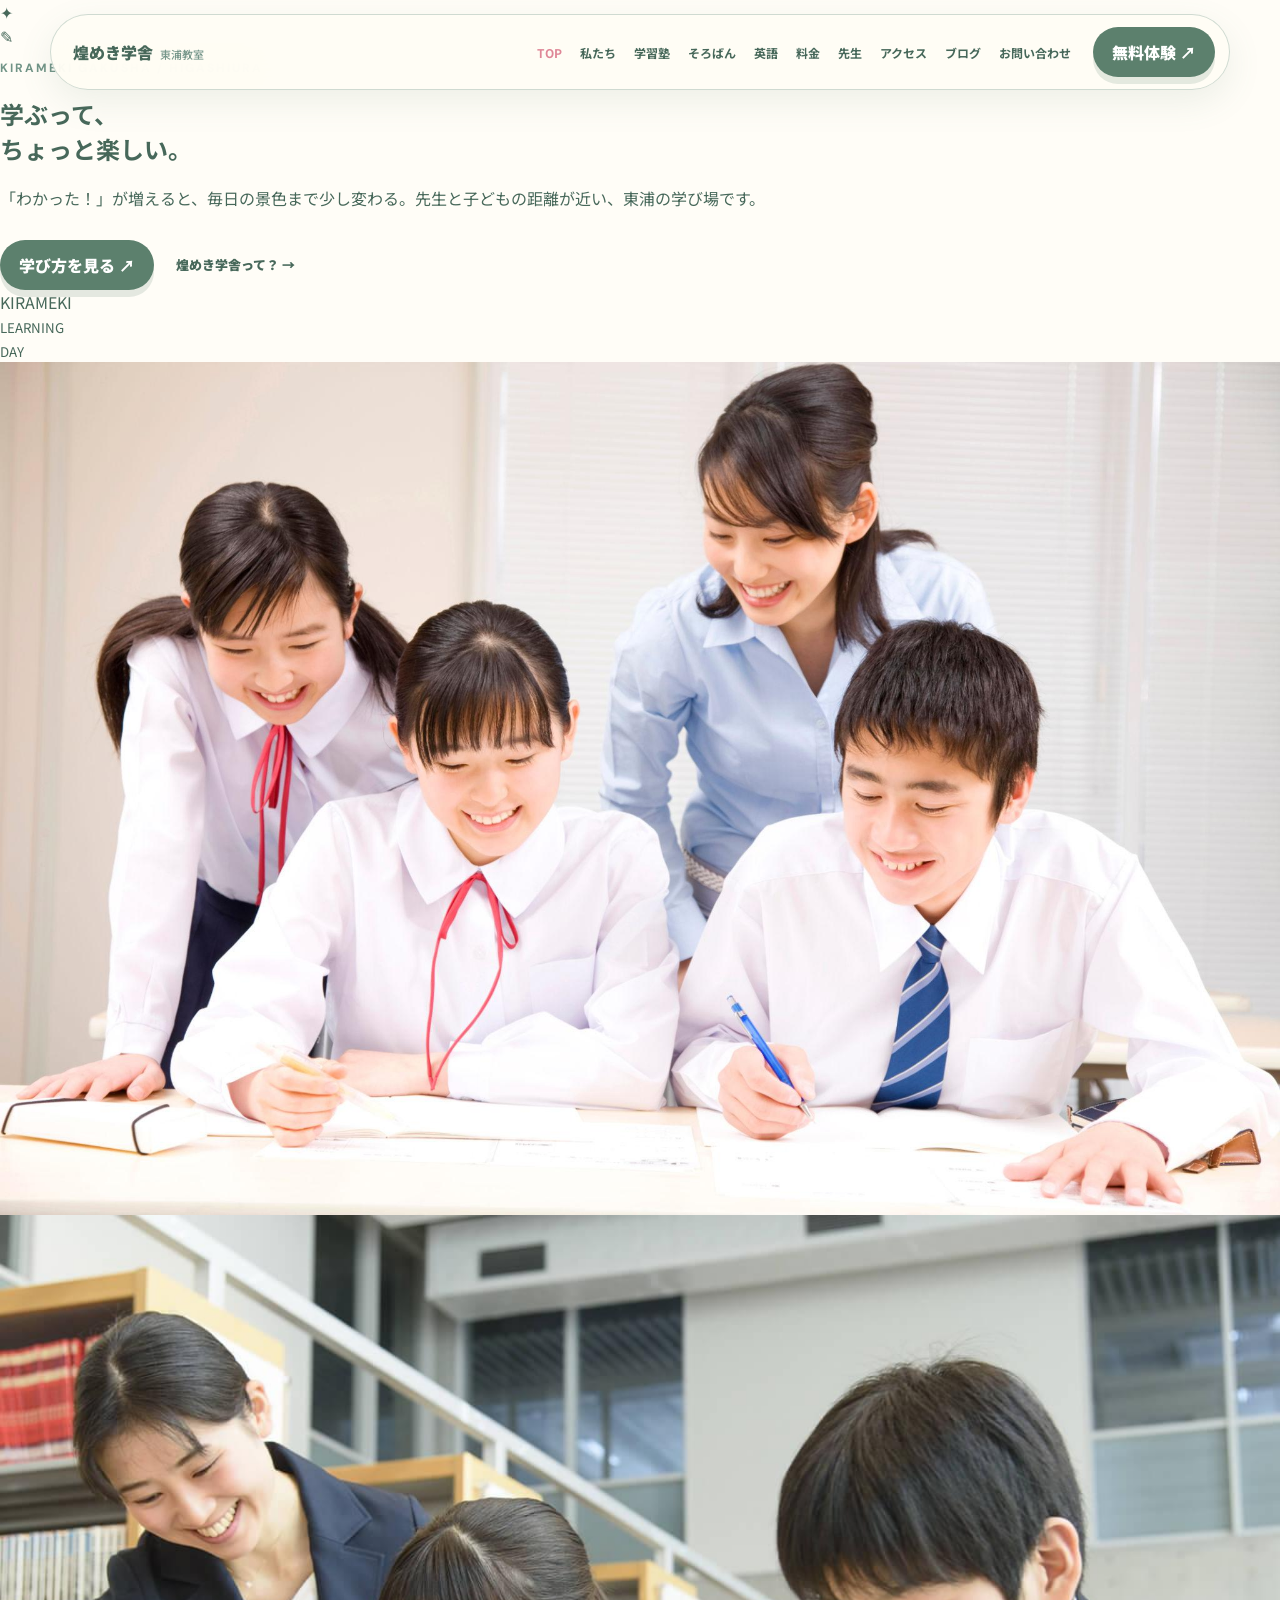
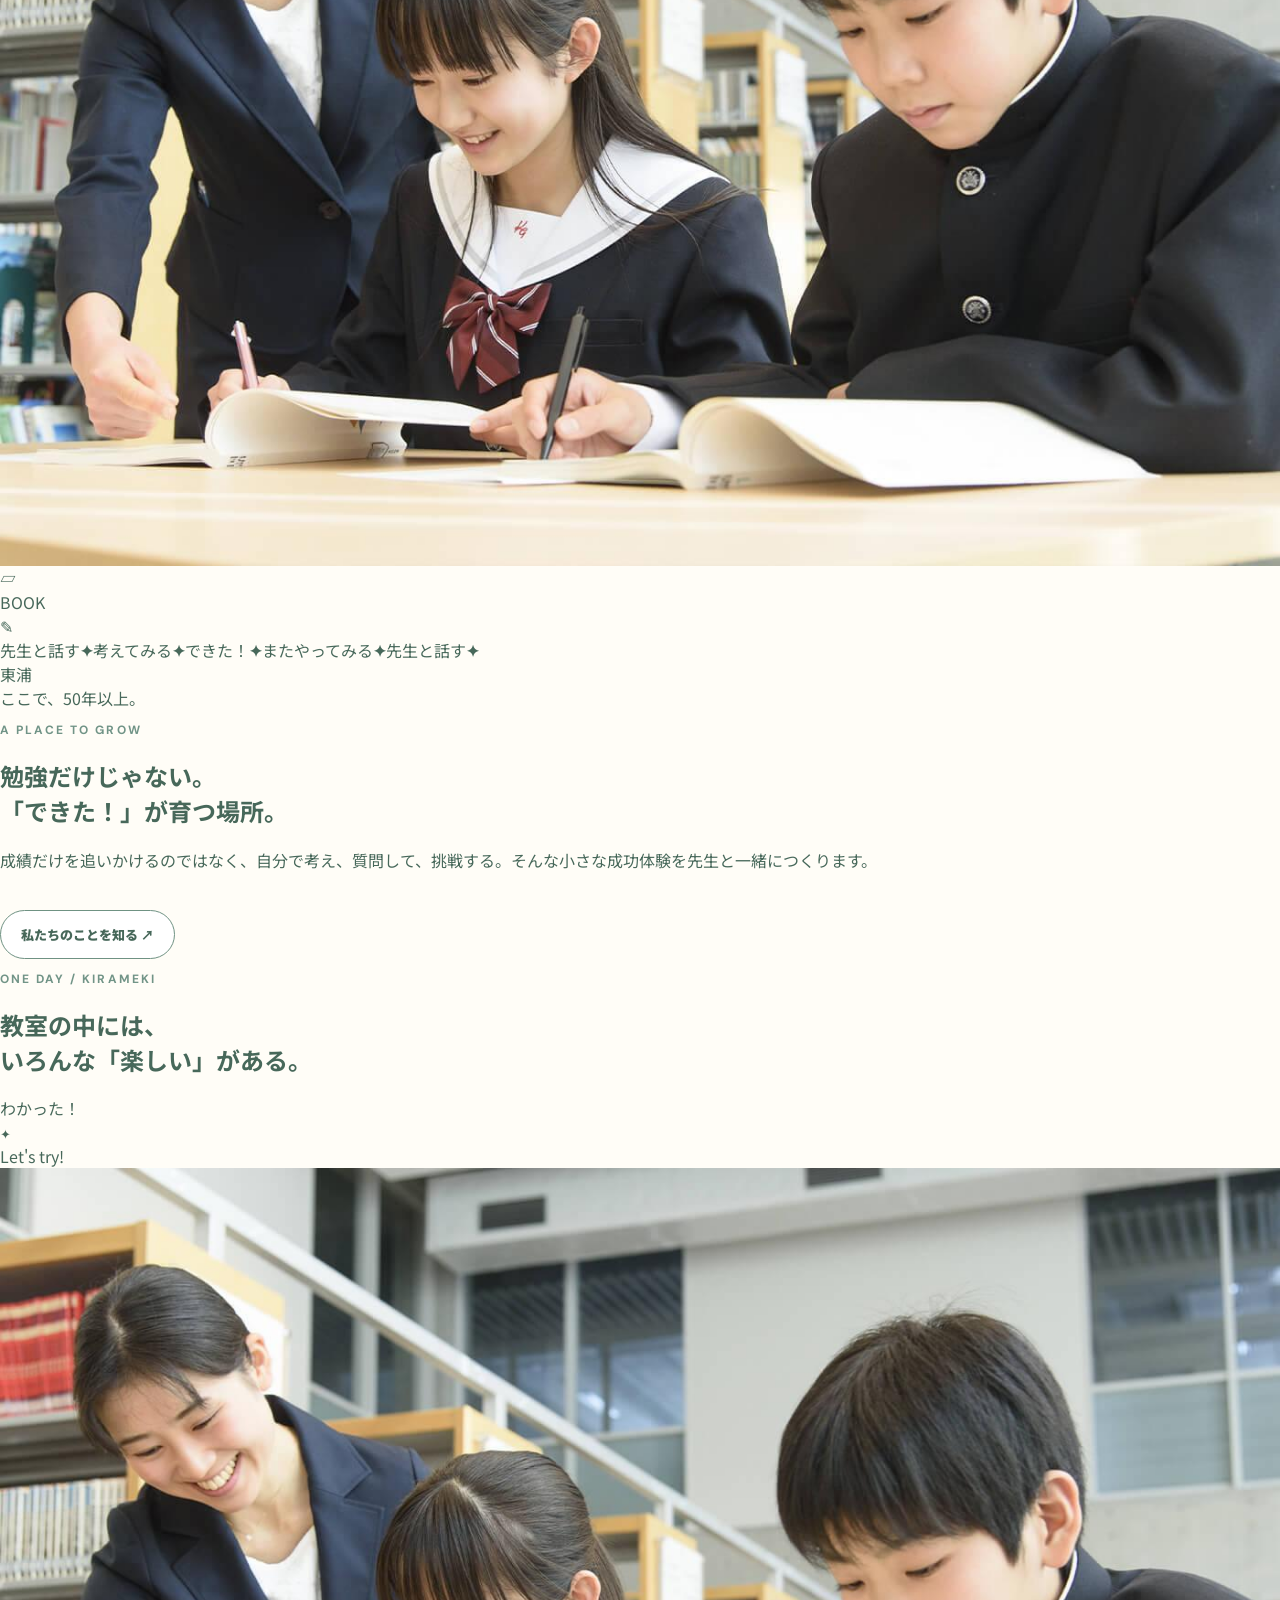
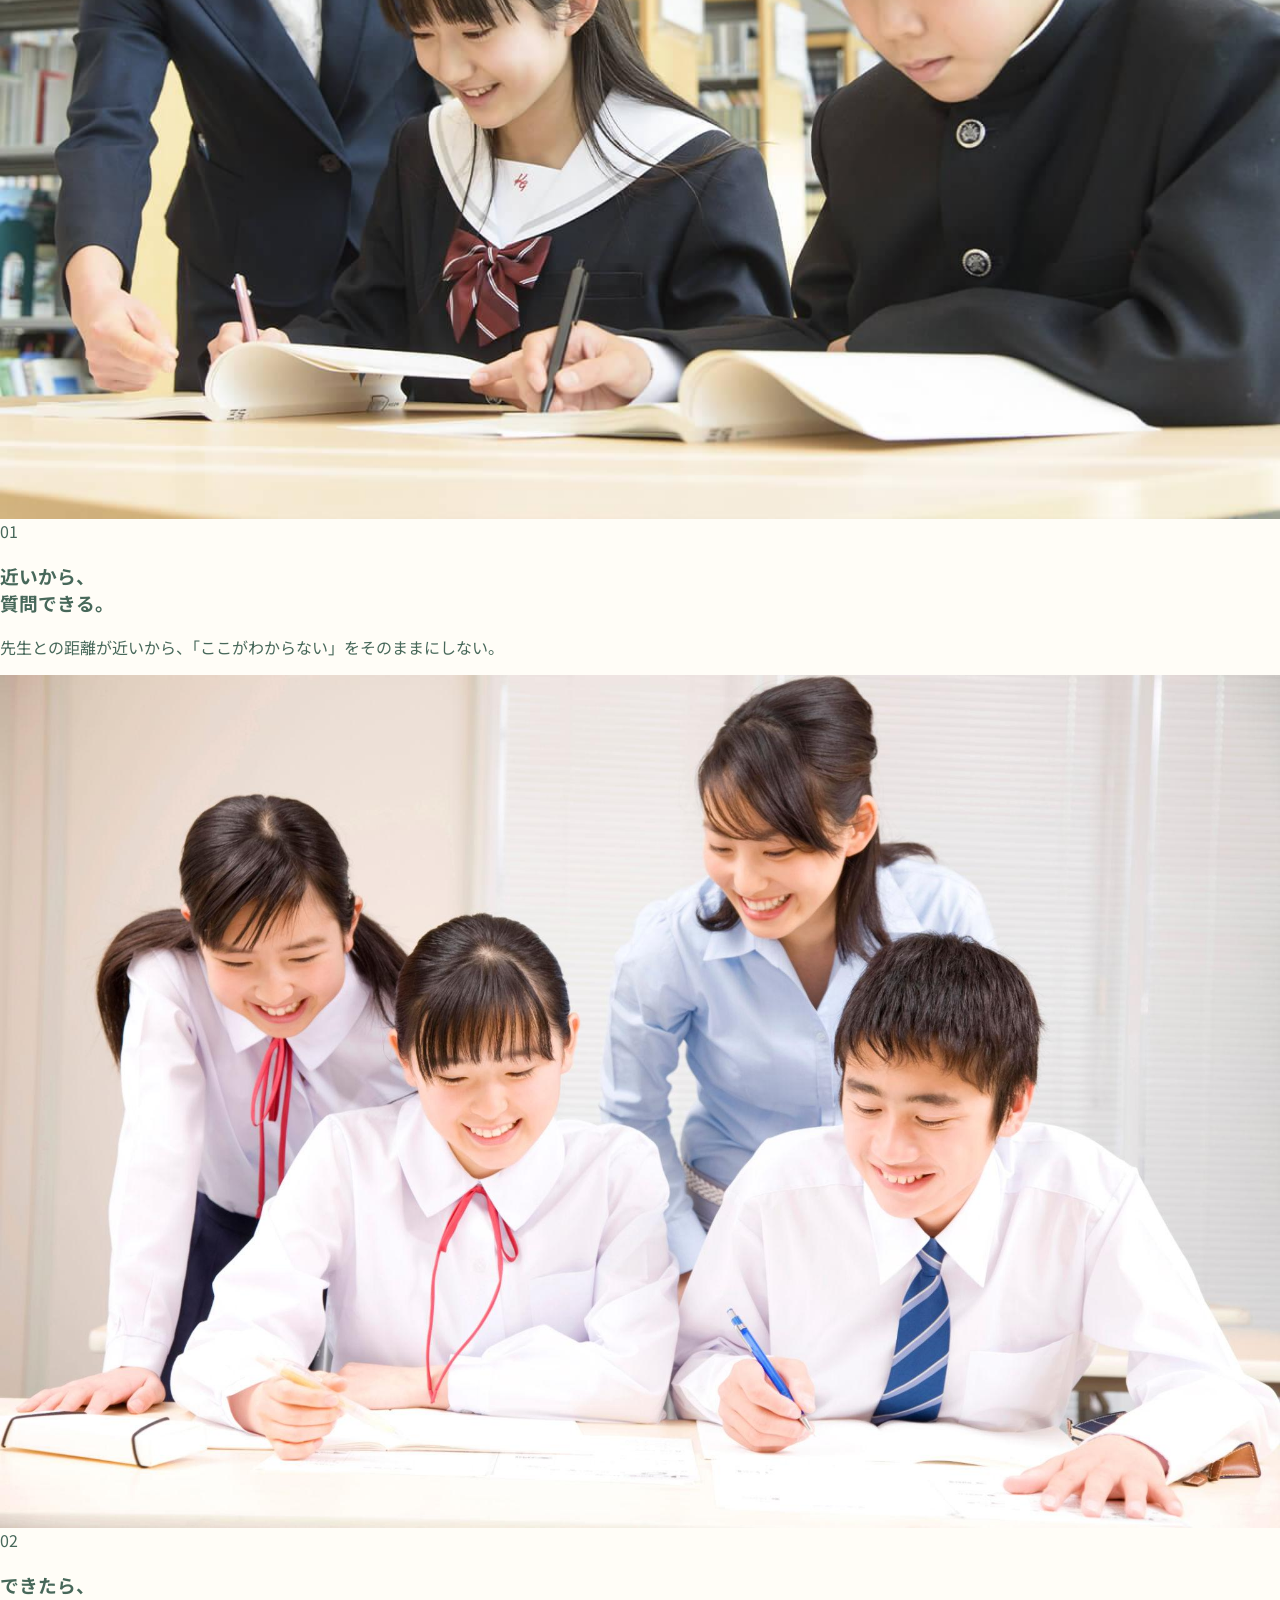
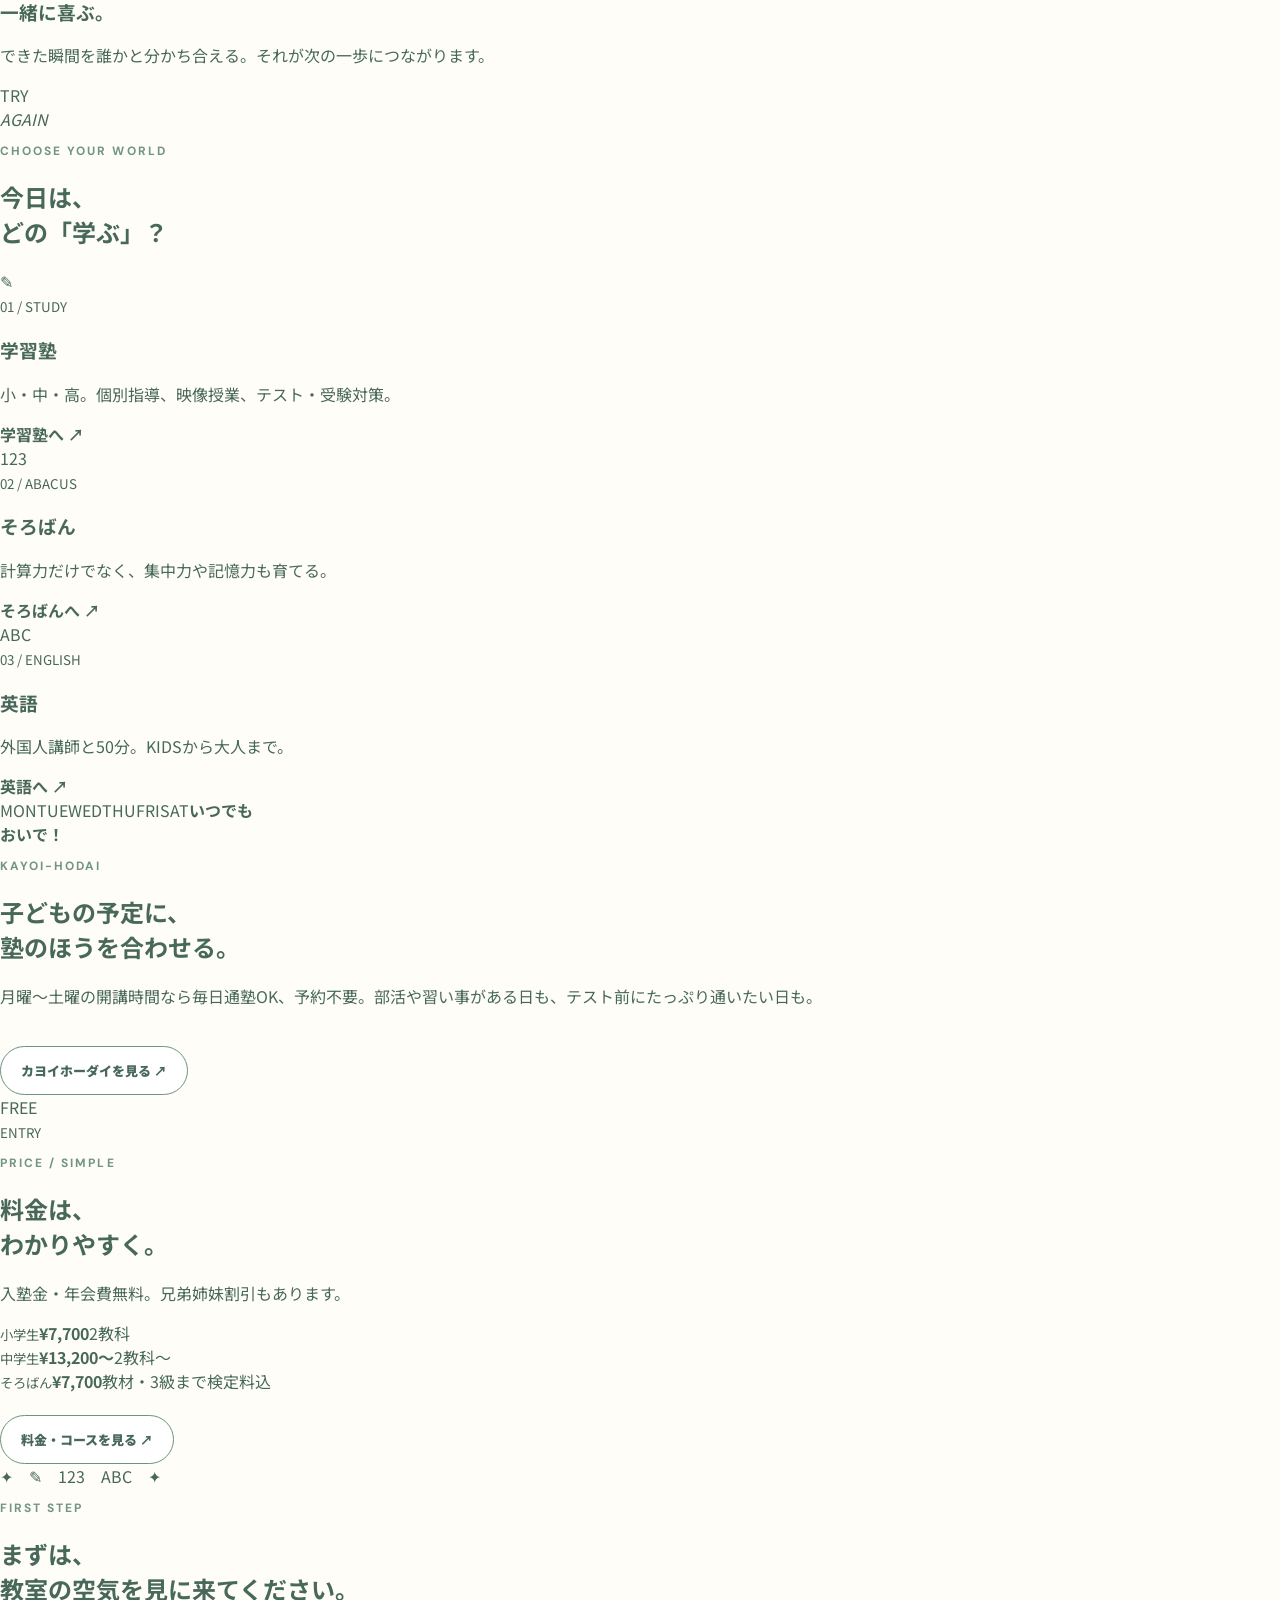
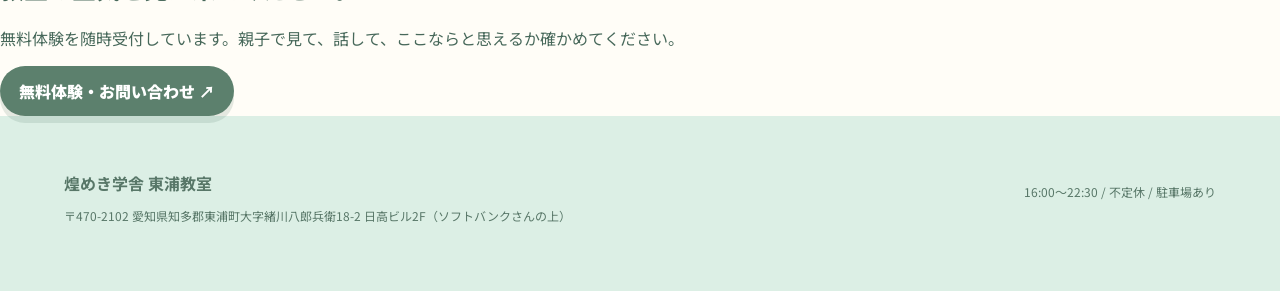
==== commit c685c353: "Redesign home as illustrated learning world" ====
--- a/index.html
+++ b/index.html
@@ -1 +1,10 @@
-<!doctype html><html lang="ja"><head><meta charset="utf-8"><meta name="viewport" content="width=device-width,initial-scale=1"><title>煌めき学舎 東浦教室｜学ぶって、ちょっと楽しい。</title><meta name="description" content="東浦で50年以上。学習塾・そろばん・英語を、一人ひとりに合わせて学べる煌めき学舎東浦教室。"><link rel="stylesheet" href="style.css"></head><body><header class="nav"><a class="brand" href="index.html">煌めき学舎<span>東浦教室</span></a><nav><a href="index.html" class="top-link">TOP</a><a href="about.html">私たち</a><a href="study.html">学習塾</a><a href="abacus.html">そろばん</a><a href="english.html">英語</a><a href="price.html">料金</a><a href="teacher.html">先生</a><a href="access.html">アクセス</a></nav><a class="cta" href="tel:0562-57-6766">無料体験 ↗</a><button class="menu" aria-label="メニュー">☰</button></header><main><section class="hero"><div class="hero-copy reveal"><p class="eyebrow">KIRAMEKI GAKUSHA / HIGASHIURA</p><h1>学ぶって、<br><em>ちょっと楽しい。</em></h1><p class="lead">「わかった！」が増えると、勉強はもっと身近になる。先生と子どもの距離が近い、東浦の学び場です。</p><div class="hero-actions"><a class="cta" href="study.html">学習塾を見る</a><a class="text-link" href="about.html">煌めき学舎について →</a></div></div><div class="hero-visual parallax" data-speed=".12"><div class="photo photo-main"><img src="assets/generated-teacher.svg" alt="明るい教室で先生が小学生の学習を見守る様子"></div><div class="photo photo-small"><img src="assets/generated-classroom.svg" alt="煌めき学舎の明るい教室イメージ"></div><span class="sticker">できた！<br>うれしい。</span></div></section><div class="marquee"><div><span>先生と話す。</span><b>✳</b><span>考えてみる。</span><b>✳</b><span>できた！</span><b>✳</b><span>またやってみる。</span><b>✳</b><span>先生と話す。</span></div></div><section class="story section"><div class="story-intro reveal"><p class="eyebrow">A DAY AT KIRAMEKI</p><h2>「できた！」までが、<br><em>楽しい。</em></h2><p>教えてもらうだけではなく、自分で考え、質問し、できた瞬間を先生と喜ぶ。学習計画と管理を大切にしながら、自主的に学ぶ力を育てます。</p></div><div class="story-grid"><div class="story-card tall parallax" data-speed=".08"><img src="assets/generated-classroom.svg" alt="明るく整えられた教室の学習環境"><span>01 / いっしょに学ぶ</span></div><div class="story-card offset reveal"><img src="assets/generated-teacher.svg" alt="先生と小学生が近い距離で学ぶ様子"><span>02 / できたを喜ぶ</span></div><div class="story-word reveal">先生、<br><em>わかった！</em></div></div></section><section class="choice section"><div class="section-head reveal"><p class="eyebrow">CHOOSE YOUR LEARNING</p><h2>学び方も、<br><em>ひとつじゃない。</em></h2></div><div class="choice-grid"><a class="choice-card large reveal" href="study.html"><img src="assets/group.webp" alt="先生と中高生が学ぶ教室"><div><small>01 / STUDY</small><h3>学習塾</h3><p>小学生・中学生・高校生。個別指導、映像授業、テスト・受験対策、カヨイホーダイまで。</p></div></a><a class="choice-card reveal" href="abacus.html"><img src="assets/generated-classroom.svg" alt="明るい教室で学ぶ環境"><div><small>02 / ABACUS</small><h3>そろばん</h3><p>年中から一般まで。計算力だけでなく集中力・記憶力・判断力などを育てます。</p></div></a><a class="choice-card reveal" href="english.html"><img src="assets/celebrate.webp" alt="明るい教室で楽しく学ぶ様子"><div><small>03 / ENGLISH</small><h3>英語</h3><p>外国人講師による50分程度のレッスン。KIDSから大人まで、初級から上級まで。</p></div></a></div></section><section class="flexible section"><div class="flexible-image parallax" data-speed=".1"><img src="assets/generated-classroom.svg" alt="明るく開放的な教室のイメージ"></div><div class="flexible-copy reveal"><p class="eyebrow">KAYOI-HODAI</p><h2>子どもの毎日に、<br><em>塾のほうを合わせる。</em></h2><p>月曜～土曜の開講時間なら毎日通塾OK、予約不要。部活や習い事がある日は無理せず、テスト前はたっぷり。中学生は月24時間以上の受講が基本です。</p><a class="round-link" href="study.html#kayoi">カヨイホーダイを見る ↗</a></div></section><section class="price-teaser section"><div class="price-panel reveal"><div><p class="eyebrow">PRICE</p><h2>料金も、<br><em>ちゃんと見える。</em></h2></div><div class="price-mini-grid"><div><small>小学生</small><strong>¥7,700</strong><span>2教科</span></div><div><small>中学生</small><strong>¥13,200〜</strong><span>2教科〜</span></div><div><small>高校生</small><strong>¥13,200</strong><span>理系科目</span></div><div><small>そろばん</small><strong>¥7,700</strong><span>教材・3級まで検定料込</span></div></div><a class="round-link" href="price.html">料金・コースを詳しく見る ↗</a></div></section><section class="final section"><div class="final-image"><img src="assets/generated-teacher.svg" alt="先生と小学生が向き合って学ぶ教室イメージ"></div><div class="final-copy reveal"><p class="eyebrow">FIRST STEP</p><h2>まずは、<br><em>教室を見に来てください。</em></h2><p>小学生・中学生・高校生の無料体験を随時受付。写真だけではわからない先生との距離や教室の空気を、親子で確かめてください。</p><a class="cta" href="tel:0562-57-6766">無料体験・お問い合わせ ↗</a></div></section></main><footer><div><b>煌めき学舎 東浦教室</b><p>〒470-2102 愛知県知多郡東浦町大字緒川八郎兵衛18-2 日高ビル2F（ソフトバンクさんの上）</p></div><p>16:00〜22:30 / 不定休 / 駐車場あり</p></footer><script src="script.js"></script></body></html>+<!doctype html><html lang="ja"><head><meta charset="utf-8"><meta name="viewport" content="width=device-width,initial-scale=1"><title>煌めき学舎 東浦教室｜学ぶって、ちょっと楽しい。</title><meta name="description" content="東浦で50年以上。学習塾・そろばん・英語を、一人ひとりに合わせて学べる煌めき学舎東浦教室。"><link rel="stylesheet" href="style.css"></head><body class="home-world"><header class="nav"><a class="brand" href="index.html">煌めき学舎<span>東浦教室</span></a><nav><a href="index.html" class="top-link">TOP</a><a href="about.html">私たち</a><a href="study.html">学習塾</a><a href="abacus.html">そろばん</a><a href="english.html">英語</a><a href="price.html">料金</a><a href="teacher.html">先生</a><a href="access.html">アクセス</a></nav><a class="cta" href="tel:0562-57-6766">無料体験 ↗</a><button class="menu" aria-label="メニュー">☰</button></header><main>
+<section class="world-hero"><div class="world-scribble scribble-star">✦</div><div class="world-scribble scribble-pencil">✎</div><div class="world-scribble scribble-circle"></div><div class="world-hero-copy reveal"><p class="eyebrow">KIRAMEKI GAKUSHA / HIGASHIURA</p><h1>学ぶって、<br><span>ちょっと楽しい。</span></h1><p>「わかった！」が増えると、毎日の景色まで少し変わる。先生と子どもの距離が近い、東浦の学び場です。</p><div class="hero-actions"><a class="cta" href="study.html">学び方を見る ↗</a><a class="text-link" href="about.html">煌めき学舎って？ →</a></div></div><div class="world-hero-art"><div class="sun-burst">KIRAMEKI<br><small>LEARNING<br>DAY</small></div><div class="world-photo main-photo parallax" data-speed=".08"><img src="2oju7nIXRXYMj5EXMi5f2z-mTLPUeyx_sqi3_oCTzv20dyEluY5mAIaZ6GnfXAo4ZkonswZX54teIfTLYsmvnEYU8Tzldk9V6tSHA-HHB3TwSt53IvnfRZjSXMgpoGB90sYSODOHm_RZekqjH7ZH0GI32-0FEk0UFfgl0K0XTwcgPzQKRctrCWikqcsm1CVy.jpeg" alt="先生と子どもたちが一緒に学ぶ様子"></div><div class="world-photo small-photo"><img src="GF0f7G2EW9j7JtYBlsTXuvc9Zati-fmS6WSeuP0ZU3r13-KfIEWSJCssFpo3jvqyFzF6ypkYAJWDBqGeHluaDLP5ztHBE7lmJUvu4UOB-OYWcOAY0WAOtS23kD1bEs_fxbLZ0o5DxoKd6ZYadVsOKyg5-r6wwhahDIumCdGq2TKsKWZFWU1MI6Y7opp1Wn4Q.jpeg" alt="教室で学ぶ子どもたち"></div><div class="doodle-book">▱<br><span>BOOK</span></div><div class="doodle-pencil">✎</div></div></section>
+<div class="world-marquee"><div><span>先生と話す</span><b>✦</b><span>考えてみる</span><b>✦</b><span>できた！</span><b>✦</b><span>またやってみる</span><b>✦</b><span>先生と話す</span><b>✦</b></div></div>
+<section class="world-intro"><div class="intro-map"><div class="map-line"></div><div class="map-dot">東浦</div><span class="map-note">ここで、50年以上。</span></div><div class="intro-copy reveal"><p class="eyebrow">A PLACE TO GROW</p><h2>勉強だけじゃない。<br><em>「できた！」が育つ場所。</em></h2><p>成績だけを追いかけるのではなく、自分で考え、質問して、挑戦する。そんな小さな成功体験を先生と一緒につくります。</p><a class="round-link" href="about.html">私たちのことを知る ↗</a></div></section>
+<section class="world-experience"><div class="experience-heading reveal"><p class="eyebrow">ONE DAY / KIRAMEKI</p><h2>教室の中には、<br><em>いろんな「楽しい」がある。</em></h2></div><div class="experience-canvas"><div class="experience-note note-one">わかった！<br><small>✦</small></div><div class="experience-note note-two">Let's try!</div><div class="experience-card card-photo-a parallax" data-speed=".05"><img src="GF0f7G2EW9j7JtYBlsTXuvc9Zati-fmS6WSeuP0ZU3r13-KfIEWSJCssFpo3jvqyFzF6ypkYAJWDBqGeHluaDLP5ztHBE7lmJUvu4UOB-OYWcOAY0WAOtS23kD1bEs_fxbLZ0o5DxoKd6ZYadVsOKyg5-r6wwhahDIumCdGq2TKsKWZFWU1MI6Y7opp1Wn4Q.jpeg" alt="教室で学ぶ生徒たち"></div><div class="experience-copy copy-a reveal"><span>01</span><h3>近いから、<br>質問できる。</h3><p>先生との距離が近いから、「ここがわからない」をそのままにしない。</p></div><div class="experience-card card-photo-b parallax" data-speed=".1"><img src="2oju7nIXRXYMj5EXMi5f2z-mTLPUeyx_sqi3_oCTzv20dyEluY5mAIaZ6GnfXAo4ZkonswZX54teIfTLYsmvnEYU8Tzldk9V6tSHA-HHB3TwSt53IvnfRZjSXMgpoGB90sYSODOHm_RZekqjH7ZH0GI32-0FEk0UFfgl0K0XTwcgPzQKRctrCWikqcsm1CVy.jpeg" alt="先生と生徒が一緒に学ぶ様子"></div><div class="experience-copy copy-b reveal"><span>02</span><h3>できたら、<br>一緒に喜ぶ。</h3><p>できた瞬間を誰かと分かち合える。それが次の一歩につながります。</p></div><div class="giant-word">TRY<br><i>AGAIN</i></div></div></section>
+<section class="world-menu"><div class="menu-heading reveal"><p class="eyebrow">CHOOSE YOUR WORLD</p><h2>今日は、<br><em>どの「学ぶ」？</em></h2></div><div class="world-menu-grid"><a href="study.html" class="world-menu-card study-card reveal"><div class="mini-illustration">✎</div><small>01 / STUDY</small><h3>学習塾</h3><p>小・中・高。個別指導、映像授業、テスト・受験対策。</p><strong>学習塾へ ↗</strong></a><a href="abacus.html" class="world-menu-card abacus-card reveal"><div class="mini-illustration">123</div><small>02 / ABACUS</small><h3>そろばん</h3><p>計算力だけでなく、集中力や記憶力も育てる。</p><strong>そろばんへ ↗</strong></a><a href="english.html" class="world-menu-card english-card reveal"><div class="mini-illustration">ABC</div><small>03 / ENGLISH</small><h3>英語</h3><p>外国人講師と50分。KIDSから大人まで。</p><strong>英語へ ↗</strong></a></div></section>
+<section class="world-kayoi"><div class="kayoi-illustration"><span>MON</span><span>TUE</span><span>WED</span><span>THU</span><span>FRI</span><span>SAT</span><b>いつでも<br>おいで！</b></div><div class="kayoi-copy reveal"><p class="eyebrow">KAYOI-HODAI</p><h2>子どもの予定に、<br><em>塾のほうを合わせる。</em></h2><p>月曜〜土曜の開講時間なら毎日通塾OK、予約不要。部活や習い事がある日も、テスト前にたっぷり通いたい日も。</p><a class="round-link" href="study.html#kayoi">カヨイホーダイを見る ↗</a></div></section>
+<section class="world-price"><div class="price-stamp">FREE<br><small>ENTRY</small></div><div class="reveal"><p class="eyebrow">PRICE / SIMPLE</p><h2>料金は、<br><em>わかりやすく。</em></h2><p>入塾金・年会費無料。兄弟姉妹割引もあります。</p></div><div class="price-bubbles"><div><small>小学生</small><strong>¥7,700</strong><span>2教科</span></div><div><small>中学生</small><strong>¥13,200〜</strong><span>2教科〜</span></div><div><small>そろばん</small><strong>¥7,700</strong><span>教材・3級まで検定料込</span></div></div><a class="round-link" href="price.html">料金・コースを見る ↗</a></section>
+<section class="world-final"><div class="final-doodles">✦　✎　123　ABC　✦</div><div class="reveal"><p class="eyebrow">FIRST STEP</p><h2>まずは、<br><em>教室の空気を見に来てください。</em></h2><p>無料体験を随時受付しています。親子で見て、話して、ここならと思えるか確かめてください。</p><a class="cta" href="tel:0562-57-6766">無料体験・お問い合わせ ↗</a></div></section>
+</main><footer><div><b>煌めき学舎 東浦教室</b><p>〒470-2102 愛知県知多郡東浦町大字緒川八郎兵衛18-2 日高ビル2F（ソフトバンクさんの上）</p></div><p>16:00〜22:30 / 不定休 / 駐車場あり</p></div></footer><script src="script.js"></script></body></html>
--- a/style.css
+++ b/style.css
@@ -1 +1 @@
-@import url('https://fonts.googleapis.com/css2?family=DM+Sans:wght@500;700&family=Noto+Sans+JP:wght@400;500;700;900&display=swap');:root{--ink:#47685a;--deep:#5c806d;--paper:#fffdf7;--yellow:#ffe48d;--mint:#dff2e7;--pink:#f8d9df;--blue:#dceef6;--cream:#fff1d4;--line:#71978955;--ease:cubic-bezier(.2,.8,.2,1)}*{box-sizing:border-box}html{scroll-behavior:smooth}body{margin:0;background:var(--paper);color:var(--ink);font-family:'Noto Sans JP',sans-serif;overflow-x:hidden}a{color:inherit;text-decoration:none}img{display:block;width:100%;height:100%;object-fit:cover}.nav{position:fixed;z-index:50;top:14px;left:50%;transform:translateX(-50%);width:min(1180px,calc(100% - 28px));display:flex;align-items:center;gap:22px;padding:12px 14px 12px 22px;background:#fffdf5e9;border:1px solid var(--line);border-radius:999px;backdrop-filter:blur(18px);box-shadow:0 12px 35px #5c806d1c;transition:box-shadow .4s var(--ease)}.brand{font-weight:900;font-size:16px;white-space:nowrap}.brand span{font-weight:500;font-size:11px;margin-left:7px;color:#77978b}.nav nav{display:flex;gap:18px;margin-left:auto}.nav nav a{font-size:12px;font-weight:700;transition:.25s}.nav nav a:hover{color:#df8797;transform:translateY(-2px)}.nav nav .top-link{color:#df8797}.cta{display:inline-flex;align-items:center;justify-content:center;padding:13px 19px;background:var(--deep);color:#fff;border-radius:999px;font-weight:900;white-space:nowrap;transition:.35s var(--ease);box-shadow:0 7px 0 #486c5a25}.cta:hover{transform:translateY(-4px)}.menu{display:none;border:0;background:transparent;color:var(--ink);font-size:23px}.hero{min-height:920px;padding:155px max(5vw,30px) 90px;display:grid;grid-template-columns:minmax(0,1fr) minmax(420px,1fr);gap:6vw;align-items:center;background:linear-gradient(135deg,var(--mint),#fff2ae 48%,var(--pink));position:relative;overflow:hidden}.hero:before,.hero:after{content:"";position:absolute;border-radius:50%;filter:blur(2px);pointer-events:none}.hero:before{width:280px;height:280px;background:#fff6c7;right:-60px;top:120px}.hero:after{width:160px;height:160px;background:#cce9f3;left:4%;bottom:-40px}.hero-copy{max-width:650px;margin-left:auto;position:relative;z-index:2}.eyebrow{font:700 12px 'DM Sans',sans-serif;letter-spacing:.17em;color:#719487}.hero h1{font-size:clamp(64px,9vw,126px);line-height:.92;letter-spacing:-.08em;margin:25px 0 30px;font-weight:900;color:var(--ink)}em{font-style:normal;position:relative;z-index:0}.hero h1 em:after,.section h2 em:after{content:"";position:absolute;z-index:-1;left:-2%;right:-4%;bottom:5%;height:17%;background:var(--yellow);border-radius:12px}.lead{font-size:17px;line-height:2;color:#587568;max-width:570px}.hero-actions{display:flex;gap:22px;align-items:center;margin-top:30px}.text-link{font-weight:900;font-size:13px}.hero-visual{height:650px;position:relative;max-width:680px;transform:translate3d(0,var(--py,0),0) scale(var(--scale,1));will-change:transform}.photo{overflow:hidden;border:8px solid white;border-radius:38px;box-shadow:18px 20px 0 #5f887426}.photo-main{height:590px;transform:rotate(2deg)}.photo-small{position:absolute;width:260px;height:220px;left:-55px;bottom:-20px;transform:rotate(-5deg);z-index:3}.photo img{transition:transform 1.2s var(--ease)}.photo:hover img{transform:scale(1.06)}.sticker{position:absolute;right:-20px;top:45px;background:var(--yellow);width:135px;height:135px;border-radius:50%;display:grid;place-items:center;text-align:center;font-weight:900;line-height:1.35;transform:rotate(9deg);z-index:4}.marquee{overflow:hidden;background:var(--deep);color:white;padding:18px 0;white-space:nowrap}.marquee div{display:flex;width:max-content;gap:30px;animation:marquee 24s linear infinite}.marquee span{font-size:clamp(22px,3vw,38px);font-weight:900}.marquee b{color:var(--yellow)}.section{padding:135px 5vw}.story{background:var(--paper)}.story-intro{width:min(700px,100%);margin:0 auto 80px;text-align:center}.section h2{font-size:clamp(50px,7vw,92px);line-height:1.02;letter-spacing:-.07em;margin:18px 0 25px;color:var(--ink)}.story-intro p:last-child{line-height:2;color:#648073}.story-grid{width:min(1180px,100%);margin:auto;display:grid;grid-template-columns:1.05fr .8fr .7fr;gap:28px;align-items:end}.story-card{position:relative;border-radius:34px;overflow:hidden;box-shadow:12px 14px 0 #f1cf68;transform:translate3d(var(--mx,0),var(--my,0),0) rotate(var(--rot,0));will-change:transform}.story-card.tall{height:610px}.story-card.offset{height:390px}.story-card img{transition:transform 1.2s var(--ease);transform:scale(var(--photo-scale,1))}.story-card:hover img{transform:scale(1.07)}.story-card span{position:absolute;left:18px;bottom:18px;background:#fff;border-radius:999px;padding:9px 13px;font-size:11px;font-weight:900}.story-word{font-size:clamp(42px,5vw,74px);font-weight:900;line-height:1.03;padding-bottom:35px}.story-word em{color:#df8998}.choice{background:var(--cream)}.section-head{width:min(1160px,100%);margin:auto auto 55px}.choice-grid{width:min(1180px,100%);margin:auto;display:grid;grid-template-columns:1.25fr .9fr .9fr;gap:18px}.choice-card{background:#fff;border:1px solid var(--line);border-radius:30px;overflow:hidden;transition:transform .6s var(--ease),box-shadow .6s var(--ease);transform:translate3d(var(--mx,0),var(--my,0),0) rotate(var(--rot,0));will-change:transform}.choice-card:hover{transform:translate3d(var(--mx,0),calc(var(--my,0) - 12px),0) rotate(-1deg);box-shadow:12px 14px 0 #71978926}.choice-card img{height:290px;transform:scale(var(--photo-scale,1));transition:transform 1s var(--ease)}.choice-card.large img{height:390px}.choice-card div{padding:22px}.choice-card small{font:700 10px 'DM Sans';color:#799a8d;letter-spacing:.12em}.choice-card h3{font-size:32px;margin:8px 0;color:var(--ink)}.choice-card p{margin:0;line-height:1.9;color:#698074;font-size:13px}.flexible{background:var(--mint);display:grid;grid-template-columns:1.1fr .9fr;gap:8vw;align-items:center}.flexible-image{height:650px;border-radius:38px;overflow:hidden;box-shadow:20px 20px 0 #6b927e2b;transform:translate3d(0,var(--py,0),0) scale(var(--scale,1));will-change:transform}.flexible-image img{transition:transform 1s var(--ease);transform:scale(1.02)}.flexible-image:hover img{transform:scale(1.07)}.flexible-copy{max-width:600px}.flexible-copy p{line-height:2;color:#5f7c70}.round-link{display:inline-flex;margin-top:22px;padding:14px 20px;border:1.5px solid #6f9283;border-radius:999px;background:white;font-size:13px;font-weight:900;transition:.3s}.round-link:hover{transform:translateY(-4px)}.price-teaser{background:#fffdf7}.price-panel{width:min(1180px,100%);margin:auto;padding:65px;background:linear-gradient(135deg,#fff3a8,var(--pink),var(--blue));border-radius:42px;display:grid;grid-template-columns:.8fr 1.4fr;gap:50px;align-items:center;transform:translate3d(var(--mx,0),var(--my,0),0) rotate(var(--rot,0));will-change:transform}.price-mini-grid{display:grid;grid-template-columns:1fr 1fr;gap:12px}.price-mini-grid div{background:#fff;border:1px solid var(--line);border-radius:22px;padding:20px}.price-mini-grid small,.price-mini-grid span{display:block;font-size:11px}.price-mini-grid strong{display:block;font:700 30px 'DM Sans';margin:8px 0;color:var(--deep)}.final{background:var(--blue);display:grid;grid-template-columns:1.1fr .9fr;gap:8vw;align-items:center}.final-image{height:600px;border-radius:40px;overflow:hidden;box-shadow:18px 18px 0 #7197892b;transform:translate3d(var(--mx,0),var(--my,0),0) rotate(var(--rot,0));will-change:transform}.final-image img{transform:scale(var(--photo-scale,1));transition:transform 1s var(--ease)}.final-image:hover img{transform:scale(1.07)}.final-copy p{line-height:2;color:#607d72}.final-copy .cta{margin-top:18px}footer{padding:55px 5vw;background:#dcefe5;display:flex;justify-content:space-between;gap:30px;color:#587768}footer p{font-size:12px}.page-hero{padding:180px 5vw 100px;background:linear-gradient(135deg,var(--mint),#fff2ae);display:grid;grid-template-columns:1fr 1fr;gap:7vw;align-items:end}.page-hero h1{font-size:clamp(58px,8vw,110px);line-height:.95;letter-spacing:-.08em;margin:18px 0}.page-photo{height:540px;border-radius:38px;overflow:hidden;border:8px solid #fff;box-shadow:18px 18px 0 #6f96812a;transform:translate3d(0,var(--py,0),0) scale(var(--scale,1));will-change:transform}.page-photo img{transition:transform 1s var(--ease)}.page-photo:hover img{transform:scale(1.06)}.content{width:min(1120px,90%);margin:auto;padding:110px 0}.content h2{font-size:clamp(38px,5vw,68px);margin:0 0 25px}.content p{line-height:2;color:#627e72}.info-grid{display:grid;grid-template-columns:repeat(3,1fr);gap:18px;margin-top:45px}.info-card{padding:28px;border-radius:28px;background:var(--cream);border:1px solid var(--line)}.info-card:nth-child(2){background:var(--pink)}.info-card:nth-child(3){background:var(--blue)}.info-card h3{font-size:22px;margin:0 0 10px}.price-table{margin-top:45px;border:1px solid var(--line);border-radius:28px;overflow:hidden;background:white}.price-row{display:grid;grid-template-columns:1fr 1fr 1.5fr;padding:22px 25px;border-top:1px solid #71978933}.price-row:first-child{border-top:0;background:var(--mint);font-weight:900}.price-row strong{font-size:25px;color:var(--deep)}.gallery{display:grid;grid-template-columns:1fr 1fr;gap:20px;margin-top:60px}.gallery .g{height:360px;border-radius:30px;overflow:hidden;transform:translate3d(var(--mx,0),var(--my,0),0) rotate(var(--rot,0));will-change:transform}.gallery .g img{transform:scale(var(--photo-scale,1));transition:transform 1s var(--ease)}.gallery .g:nth-child(2){transform:translate3d(var(--mx,0),calc(60px + var(--my,0)),0) rotate(var(--rot,0))}.gallery .g:nth-child(3){height:450px}.faq details{border-top:1px solid var(--line);padding:20px 0}.faq summary{font-weight:900;cursor:pointer}.reveal{opacity:0;transform:translateY(35px);transition:.9s var(--ease)}.reveal.show{opacity:1;transform:none}@keyframes marquee{to{transform:translateX(-50%)}}@media(max-width:900px){.nav{padding-left:16px}.nav nav,.nav>.cta{display:none}.menu{display:block;margin-left:auto}.hero,.page-hero,.flexible,.final{grid-template-columns:1fr}.hero{padding:125px 20px 70px}.hero-copy{margin:0}.hero-visual{height:540px}.photo-main{height:500px}.photo-small{width:190px;height:160px;left:-10px}.sticker{right:0;top:20px;width:105px;height:105px}.section{padding:90px 20px}.story-grid,.choice-grid,.info-grid{grid-template-columns:1fr}.story-card.tall{height:520px}.story-card.offset{height:360px;transform:translate3d(var(--mx,0),var(--my,0),0)}.story-word{padding:25px 0}.choice-card.large img,.choice-card img{height:300px}.flexible-image,.final-image{height:440px}.price-panel{grid-template-columns:1fr;padding:35px}.page-hero{padding:130px 20px 70px}.page-photo{height:430px}.gallery{grid-template-columns:1fr}.gallery .g:nth-child(2){transform:translate3d(var(--mx,0),var(--my,0),0)}.price-row{grid-template-columns:1fr;gap:7px}.content{padding:75px 0}footer{display:block;padding:40px 20px}}@media(prefers-reduced-motion:reduce){*,*:before,*:after{animation:none!important;transition:none!important}}+@import url('https://fonts.googleapis.com/css2?family=DM+Sans:wght@500;700&family=Noto+Sans+JP:wght@400;500;700;900&display=swap');:root{--ink:#47685a;--deep:#5c806d;--paper:#fffdf7;--yellow:#ffe48d;--mint:#dff2e7;--pink:#f8d9df;--blue:#dceef6;--cream:#fff1d4;--line:#71978955;--ease:cubic-bezier(.2,.8,.2,1)}*{box-sizing:border-box}html{scroll-behavior:smooth}body{margin:0;background:var(--paper);color:var(--ink);font-family:'Noto Sans JP',sans-serif;overflow-x:hidden}a{color:inherit;text-decoration:none}img{display:block;width:100%;height:100%;object-fit:cover}.nav{position:fixed;z-index:50;top:14px;left:50%;transform:translateX(-50%);width:min(1180px,calc(100% - 28px));display:flex;align-items:center;gap:22px;padding:12px 14px 12px 22px;background:#fffdf5e9;border:1px solid var(--line);border-radius:999px;backdrop-filter:blur(18px);box-shadow:0 12px 35px #5c806d1c;transition:box-shadow .4s var(--ease)}.brand{font-weight:900;font-size:16px;white-space:nowrap}.brand span{font-weight:500;font-size:11px;margin-left:7px;color:#77978b}.nav nav{display:flex;gap:18px;margin-left:auto}.nav nav a{font-size:12px;font-weight:700;transition:.25s}.nav nav a:hover{color:#df8797;transform:translateY(-2px)}.nav nav .top-link{color:#df8797}.cta{display:inline-flex;align-items:center;justify-content:center;padding:13px 19px;background:var(--deep);color:#fff;border-radius:999px;font-weight:900;white-space:nowrap;transition:.35s var(--ease);box-shadow:0 7px 0 #486c5a25}.cta:hover{transform:translateY(-4px)}.menu{display:none;border:0;background:transparent;color:var(--ink);font-size:23px}.hero{min-height:920px;padding:155px max(5vw,30px) 90px;display:grid;grid-template-columns:minmax(0,1fr) minmax(420px,1fr);gap:6vw;align-items:center;background:linear-gradient(135deg,var(--mint),#fff2ae 48%,var(--pink));position:relative;overflow:hidden}.hero:before,.hero:after{content:"";position:absolute;border-radius:50%;filter:blur(2px);pointer-events:none}.hero:before{width:280px;height:280px;background:#fff6c7;right:-60px;top:120px}.hero:after{width:160px;height:160px;background:#cce9f3;left:4%;bottom:-40px}.hero-copy{max-width:650px;margin-left:auto;position:relative;z-index:2}.eyebrow{font:700 12px 'DM Sans',sans-serif;letter-spacing:.17em;color:#719487}.hero h1{font-size:clamp(64px,9vw,126px);line-height:.92;letter-spacing:-.08em;margin:25px 0 30px;font-weight:900;color:var(--ink)}em{font-style:normal;position:relative;z-index:0}.hero h1 em:after,.section h2 em:after{content:"";position:absolute;z-index:-1;left:-2%;right:-4%;bottom:5%;height:17%;background:var(--yellow);border-radius:12px}.lead{font-size:17px;line-height:2;color:#587568;max-width:570px}.hero-actions{display:flex;gap:22px;align-items:center;margin-top:30px}.text-link{font-weight:900;font-size:13px}.hero-visual{height:650px;position:relative;max-width:680px;transform:translate3d(0,var(--py,0),0) scale(var(--scale,1));will-change:transform}.photo{overflow:hidden;border:8px solid white;border-radius:38px;box-shadow:18px 20px 0 #5f887426}.photo-main{height:590px;transform:rotate(2deg)}.photo-small{position:absolute;width:260px;height:220px;left:-55px;bottom:-20px;transform:rotate(-5deg);z-index:3}.photo img{transition:transform 1.2s var(--ease)}.photo:hover img{transform:scale(1.06)}.sticker{position:absolute;right:-20px;top:45px;background:var(--yellow);width:135px;height:135px;border-radius:50%;display:grid;place-items:center;text-align:center;font-weight:900;line-height:1.35;transform:rotate(9deg);z-index:4}.marquee{overflow:hidden;background:var(--deep);color:white;padding:18px 0;white-space:nowrap}.marquee div{display:flex;width:max-content;gap:30px;animation:marquee 24s linear infinite}.marquee span{font-size:clamp(22px,3vw,38px);font-weight:900}.marquee b{color:var(--yellow)}.section{padding:135px 5vw}.story{background:var(--paper)}.story-intro{width:min(700px,100%);margin:0 auto 80px;text-align:center}.section h2{font-size:clamp(50px,7vw,92px);line-height:1.02;letter-spacing:-.07em;margin:18px 0 25px;color:var(--ink)}.story-intro p:last-child{line-height:2;color:#648073}.story-grid{width:min(1180px,100%);margin:auto;display:grid;grid-template-columns:1.05fr .8fr .7fr;gap:28px;align-items:end}.story-card{position:relative;border-radius:34px;overflow:hidden;box-shadow:12px 14px 0 #f1cf68;transform:translate3d(var(--mx,0),var(--my,0),0) rotate(var(--rot,0));will-change:transform}.story-card.tall{height:610px}.story-card.offset{height:390px}.story-card img{transition:transform 1.2s var(--ease);transform:scale(var(--photo-scale,1))}.story-card:hover img{transform:scale(1.07)}.story-card span{position:absolute;left:18px;bottom:18px;background:#fff;border-radius:999px;padding:9px 13px;font-size:11px;font-weight:900}.story-word{font-size:clamp(42px,5vw,74px);font-weight:900;line-height:1.03;padding-bottom:35px}.story-word em{color:#df8998}.choice{background:var(--cream)}.section-head{width:min(1160px,100%);margin:auto auto 55px}.choice-grid{width:min(1180px,100%);margin:auto;display:grid;grid-template-columns:1.25fr .9fr .9fr;gap:18px}.choice-card{background:#fff;border:1px solid var(--line);border-radius:30px;overflow:hidden;transition:transform .6s var(--ease),box-shadow .6s var(--ease);transform:translate3d(var(--mx,0),var(--my,0),0) rotate(var(--rot,0));will-change:transform}.choice-card:hover{transform:translate3d(var(--mx,0),calc(var(--my,0) - 12px),0) rotate(-1deg);box-shadow:12px 14px 0 #71978926}.choice-card img{height:290px;transform:scale(var(--photo-scale,1));transition:transform 1s var(--ease)}.choice-card.large img{height:390px}.choice-card div{padding:22px}.choice-card small{font:700 10px 'DM Sans';color:#799a8d;letter-spacing:.12em}.choice-card h3{font-size:32px;margin:8px 0;color:var(--ink)}.choice-card p{margin:0;line-height:1.9;color:#698074;font-size:13px}.flexible{background:var(--mint);display:grid;grid-template-columns:1.1fr .9fr;gap:8vw;align-items:center}.flexible-image{height:650px;border-radius:38px;overflow:hidden;box-shadow:20px 20px 0 #6b927e2b;transform:translate3d(0,var(--py,0),0) scale(var(--scale,1));will-change:transform}.flexible-image img{transition:transform 1s var(--ease);transform:scale(1.02)}.flexible-image:hover img{transform:scale(1.07)}.flexible-copy{max-width:600px}.flexible-copy p{line-height:2;color:#5f7c70}.round-link{display:inline-flex;margin-top:22px;padding:14px 20px;border:1.5px solid #6f9283;border-radius:999px;background:white;font-size:13px;font-weight:900;transition:.3s}.round-link:hover{transform:translateY(-4px)}.price-teaser{background:#fffdf7}.price-panel{width:min(1180px,100%);margin:auto;padding:65px;background:linear-gradient(135deg,#fff3a8,var(--pink),var(--blue));border-radius:42px;display:grid;grid-template-columns:.8fr 1.4fr;gap:50px;align-items:center;transform:translate3d(var(--mx,0),var(--my,0),0) rotate(var(--rot,0));will-change:transform}.price-mini-grid{display:grid;grid-template-columns:1fr 1fr;gap:12px}.price-mini-grid div{background:#fff;border:1px solid var(--line);border-radius:22px;padding:20px}.price-mini-grid small,.price-mini-grid span{display:block;font-size:11px}.price-mini-grid strong{display:block;font:700 30px 'DM Sans';margin:8px 0;color:var(--deep)}.final{background:var(--blue);display:grid;grid-template-columns:1.1fr .9fr;gap:8vw;align-items:center}.final-image{height:600px;border-radius:40px;overflow:hidden;box-shadow:18px 18px 0 #7197892b;transform:translate3d(var(--mx,0),var(--my,0),0) rotate(var(--rot,0));will-change:transform}.final-image img{transform:scale(var(--photo-scale,1));transition:transform 1s var(--ease)}.final-image:hover img{transform:scale(1.07)}.final-copy p{line-height:2;color:#607d72}.final-copy .cta{margin-top:18px}footer{padding:55px 5vw;background:#dcefe5;display:flex;justify-content:space-between;gap:30px;color:#587768}footer p{font-size:12px}.page-hero{padding:180px 5vw 100px;background:linear-gradient(135deg,var(--mint),#fff2ae);display:grid;grid-template-columns:1fr 1fr;gap:7vw;align-items:end}.page-hero h1{font-size:clamp(58px,8vw,110px);line-height:.95;letter-spacing:-.08em;margin:18px 0}.page-photo{height:540px;border-radius:38px;overflow:hidden;border:8px solid #fff;box-shadow:18px 18px 0 #6f96812a;transform:translate3d(0,var(--py,0),0) scale(var(--scale,1));will-change:transform}.page-photo img{transition:transform 1s var(--ease)}.page-photo:hover img{transform:scale(1.06)}.content{width:min(1120px,90%);margin:auto;padding:110px 0}.content h2{font-size:clamp(38px,5vw,68px);margin:0 0 25px}.content p{line-height:2;color:#627e72}.info-grid{display:grid;grid-template-columns:repeat(3,1fr);gap:18px;margin-top:45px}.info-card{padding:28px;border-radius:28px;background:var(--cream);border:1px solid var(--line)}.info-card:nth-child(2){background:var(--pink)}.info-card:nth-child(3){background:var(--blue)}.info-card h3{font-size:22px;margin:0 0 10px}.price-table{margin-top:45px;border:1px solid var(--line);border-radius:28px;overflow:hidden;background:white}.price-row{display:grid;grid-template-columns:1fr 1fr 1.5fr;padding:22px 25px;border-top:1px solid #71978933}.price-row:first-child{border-top:0;background:var(--mint);font-weight:900}.price-row strong{font-size:25px;color:var(--deep)}.gallery{display:grid;grid-template-columns:1fr 1fr;gap:20px;margin-top:60px}.gallery .g{height:360px;border-radius:30px;overflow:hidden;transform:translate3d(var(--mx,0),var(--my,0),0) rotate(var(--rot,0));will-change:transform}.gallery .g img{transform:scale(var(--photo-scale,1));transition:transform 1s var(--ease)}.gallery .g:nth-child(2){transform:translate3d(var(--mx,0),calc(60px + var(--my,0)),0) rotate(var(--rot,0))}.gallery .g:nth-child(3){height:450px}.faq details{border-top:1px solid var(--line);padding:20px 0}.faq summary{font-weight:900;cursor:pointer}.reveal{opacity:0;transform:translateY(35px);transition:.9s var(--ease)}.reveal.show{opacity:1;transform:none}@keyframes marquee{to{transform:translateX(-50%)}}@media(max-width:900px){.nav{padding-left:16px}.nav nav,.nav>.cta{display:none}.menu{display:block;margin-left:auto}.hero,.page-hero,.flexible,.final{grid-template-columns:1fr}.hero{padding:125px 20px 70px}.hero-copy{margin:0}.hero-visual{height:540px}.photo-main{height:500px}.photo-small{width:190px;height:160px;left:-10px}.sticker{right:0;top:20px;width:105px;height:105px}.section{padding:90px 20px}.story-grid,.choice-grid,.info-grid{grid-template-columns:1fr}.story-card.tall{height:520px}.story-card.offset{height:360px;transform:translate3d(var(--mx,0),var(--my,0),0)}.story-word{padding:25px 0}.choice-card.large img,.choice-card img{height:300px}.flexible-image,.final-image{height:440px}.price-panel{grid-template-columns:1fr;padding:35px}.page-hero{padding:130px 20px 70px}.page-photo{height:430px}.gallery{grid-template-columns:1fr}.gallery .g:nth-child(2){transform:translate3d(var(--mx,0),var(--my,0),0)}.price-row{grid-template-columns:1fr;gap:7px}.content{padding:75px 0}footer{display:block;padding:40px 20px}}@media(prefers-reduced-motion:reduce){*,*:before,*:after{animation:none!important;transition:none!important}}/* English: immersive editorial / interactive layout */.english-page{background:#fffaf2}.en-hero{min-height:100vh;padding:150px 6vw 90px;display:grid;grid-template-columns:.8fr 1.2fr;gap:6vw;align-items:center;background:radial-gradient(circle at 85% 15%,#fff3a5 0 12%,transparent 28%),linear-gradient(120deg,#e6f5ec,#fff8d2 55%,#f8dfe4);overflow:hidden}.en-hero-copy{max-width:650px;position:relative;z-index:3}.en-hero h1{font-size:clamp(72px,10vw,150px);line-height:.82;letter-spacing:-.09em;margin:22px 0 38px;font-weight:900}.en-hero h1 span{display:inline-block;font-size:.55em;letter-spacing:-.07em;margin-top:18px;transform:translateX(5vw);color:#df8797}.en-hero-copy>p:not(.eyebrow){font-size:16px;line-height:2;color:#5e786d;max-width:520px}.en-hero-stack{height:min(700px,75vh);min-height:520px;position:relative;perspective:1000px}.en-photo{position:absolute;overflow:hidden;border:10px solid white;box-shadow:22px 26px 0 #5c806d25}.en-photo-main{inset:4% 3% 2% 10%;border-radius:50px;transform:rotate(3deg) translate3d(0,var(--py,0),0);will-change:transform}.en-photo-main img{transition:transform 1.4s var(--ease);transform:scale(1.03)}.en-photo-main:hover img{transform:scale(1.1)}.en-note{position:absolute;left:-3%;bottom:9%;z-index:4;background:var(--yellow);width:150px;height:150px;border-radius:50%;display:grid;place-items:center;text-align:center;font:900 20px/1.15 'DM Sans';letter-spacing:.06em;transform:rotate(-9deg);box-shadow:8px 12px 0 #dfb95755}.en-note b{color:#df8797}.en-orbit{position:absolute;right:-2%;top:5%;z-index:4;width:120px;height:120px;border:2px solid var(--deep);border-radius:50%;background:#fffdf5;display:grid;place-items:center;text-align:center;font:900 34px/1 'DM Sans';transform:rotate(10deg)}.en-orbit small{font-size:11px;letter-spacing:.15em}.en-marquee{overflow:hidden;background:var(--deep);color:#fff;padding:20px 0;white-space:nowrap}.en-marquee div{display:flex;width:max-content;gap:28px;align-items:center;animation:enmarquee 22s linear infinite}.en-marquee span{font:900 clamp(28px,4vw,54px) 'DM Sans';letter-spacing:-.04em}.en-marquee b{color:var(--yellow);font-size:28px}@keyframes enmarquee{to{transform:translateX(-50%)}}.en-story{min-height:125vh;padding:150px 7vw;display:grid;grid-template-columns:.85fr 1.15fr;gap:8vw;background:#fffaf2}.en-sticky{position:sticky;top:150px;align-self:start}.en-sticky h2,.en-split-copy h2,.en-price h2{font-size:clamp(54px,7vw,100px);line-height:.94;letter-spacing:-.08em;margin:20px 0 30px}.en-sticky h2 em,.en-split-copy h2 em,.en-price h2 em{color:#df8797}.en-sticky>p:not(.eyebrow){max-width:470px;line-height:2;color:#657f74}.en-course-stack{display:grid;gap:24vh;padding-top:8vh}.en-course-stack article{min-height:330px;padding:38px;border-radius:38px;border:1px solid var(--line);display:grid;grid-template-columns:auto 1fr auto;gap:12px 20px;align-content:center;box-shadow:15px 18px 0 #71978918;transform:translate3d(var(--mx,0),var(--my,0),0) rotate(var(--rot,0));transition:transform .5s var(--ease);will-change:transform}.en-course-stack article:nth-child(1){background:#e4f4e9;transform:translateX(5vw) translate3d(var(--mx,0),var(--my,0),0) rotate(-2deg)}.en-course-stack article:nth-child(2){background:#f9e0e5;transform:translateX(-3vw) translate3d(var(--mx,0),var(--my,0),0) rotate(2deg)}.en-course-stack article:nth-child(3){background:#dfeff7;transform:translateX(7vw) translate3d(var(--mx,0),var(--my,0),0) rotate(-1deg)}.en-course-stack span{font:700 12px 'DM Sans'}.en-course-stack strong{font:900 clamp(40px,6vw,80px) 'DM Sans';letter-spacing:-.06em}.en-course-stack small{align-self:center;font-weight:900}.en-course-stack p{grid-column:2/-1;max-width:440px;margin:0;line-height:1.9;color:#607a70}.en-split{padding:140px 7vw;display:grid;grid-template-columns:1.15fr .85fr;gap:9vw;align-items:center;background:#e3f3e9}.en-split-image{height:680px;border-radius:50px;overflow:hidden;border:10px solid #fff;box-shadow:22px 24px 0 #5c806d25;transform:translate3d(0,var(--py,0),0) rotate(-2deg);will-change:transform}.en-split-image img{transform:scale(1.03);transition:transform 1.3s var(--ease)}.en-split-image:hover img{transform:scale(1.09)}.en-points{border-top:1px solid #71978966;margin:45px 0 30px}.en-points div{display:flex;align-items:center;gap:25px;padding:20px 0;border-bottom:1px solid #71978966}.en-points b{font:700 12px 'DM Sans'}.en-points span{font-size:22px;font-weight:900}.en-split-copy>p:last-child{line-height:2;color:#607a70}.en-price{padding:150px 7vw;display:grid;grid-template-columns:.7fr 1.3fr;gap:8vw;align-items:center;background:#fffaf2}.en-ticket{display:grid;grid-template-columns:repeat(3,1fr);gap:15px;align-items:end}.en-ticket>div{padding:35px 25px;background:#fff;border:1px solid var(--line);border-radius:30px;min-height:230px;display:flex;flex-direction:column;justify-content:center;box-shadow:10px 12px 0 #71978915;transform:translateY(var(--my,0)) rotate(var(--rot,0));transition:.5s var(--ease)}.en-ticket>div:hover{transform:translateY(-12px) rotate(-1deg)}.en-ticket .featured{background:var(--yellow);min-height:285px}.en-ticket small{font:700 11px 'DM Sans';letter-spacing:.12em}.en-ticket strong{font:900 clamp(27px,3vw,44px) 'DM Sans';margin:14px 0}.en-ticket span{font-size:12px;font-weight:700}.en-final{padding:180px 7vw;text-align:center;background:linear-gradient(135deg,#dceef6,#f9e0e5 55%,#fff1bd);overflow:hidden}.en-final h2{font-size:clamp(65px,11vw,150px);line-height:.82;letter-spacing:-.09em;margin:20px 0 35px}.en-final h2 span{color:#df8797}.en-final>p:not(.eyebrow){line-height:2;color:#5e786d}.en-final .cta{margin-top:20px}@media(max-width:900px){.en-hero{min-height:auto;padding:125px 20px 70px;grid-template-columns:1fr;gap:35px}.en-hero h1{font-size:clamp(62px,18vw,100px)}.en-hero h1 span{transform:none;font-size:.55em}.en-hero-stack{height:460px;min-height:0}.en-photo-main{inset:3% 2% 3% 7%;border-width:7px;border-radius:35px}.en-note{width:105px;height:105px;font-size:15px;left:0;bottom:5%}.en-orbit{width:85px;height:85px;font-size:24px;right:0}.en-story{min-height:auto;padding:90px 20px;display:block}.en-sticky{position:relative;top:auto}.en-sticky h2,.en-split-copy h2,.en-price h2{font-size:clamp(50px,14vw,78px)}.en-course-stack{gap:50px;padding-top:50px}.en-course-stack article{min-height:280px;padding:25px;grid-template-columns:auto 1fr}.en-course-stack article:nth-child(n){transform:none}.en-course-stack small{grid-column:2}.en-course-stack p{grid-column:1/-1}.en-split{padding:80px 20px;display:flex;flex-direction:column}.en-split-image{width:100%;height:430px}.en-price{padding:90px 20px;display:block}.en-ticket{margin-top:45px;grid-template-columns:1fr}.en-ticket>div,.en-ticket .featured{min-height:190px}.en-final{padding:120px 20px}.en-final h2{font-size:clamp(62px,18vw,100px)}}
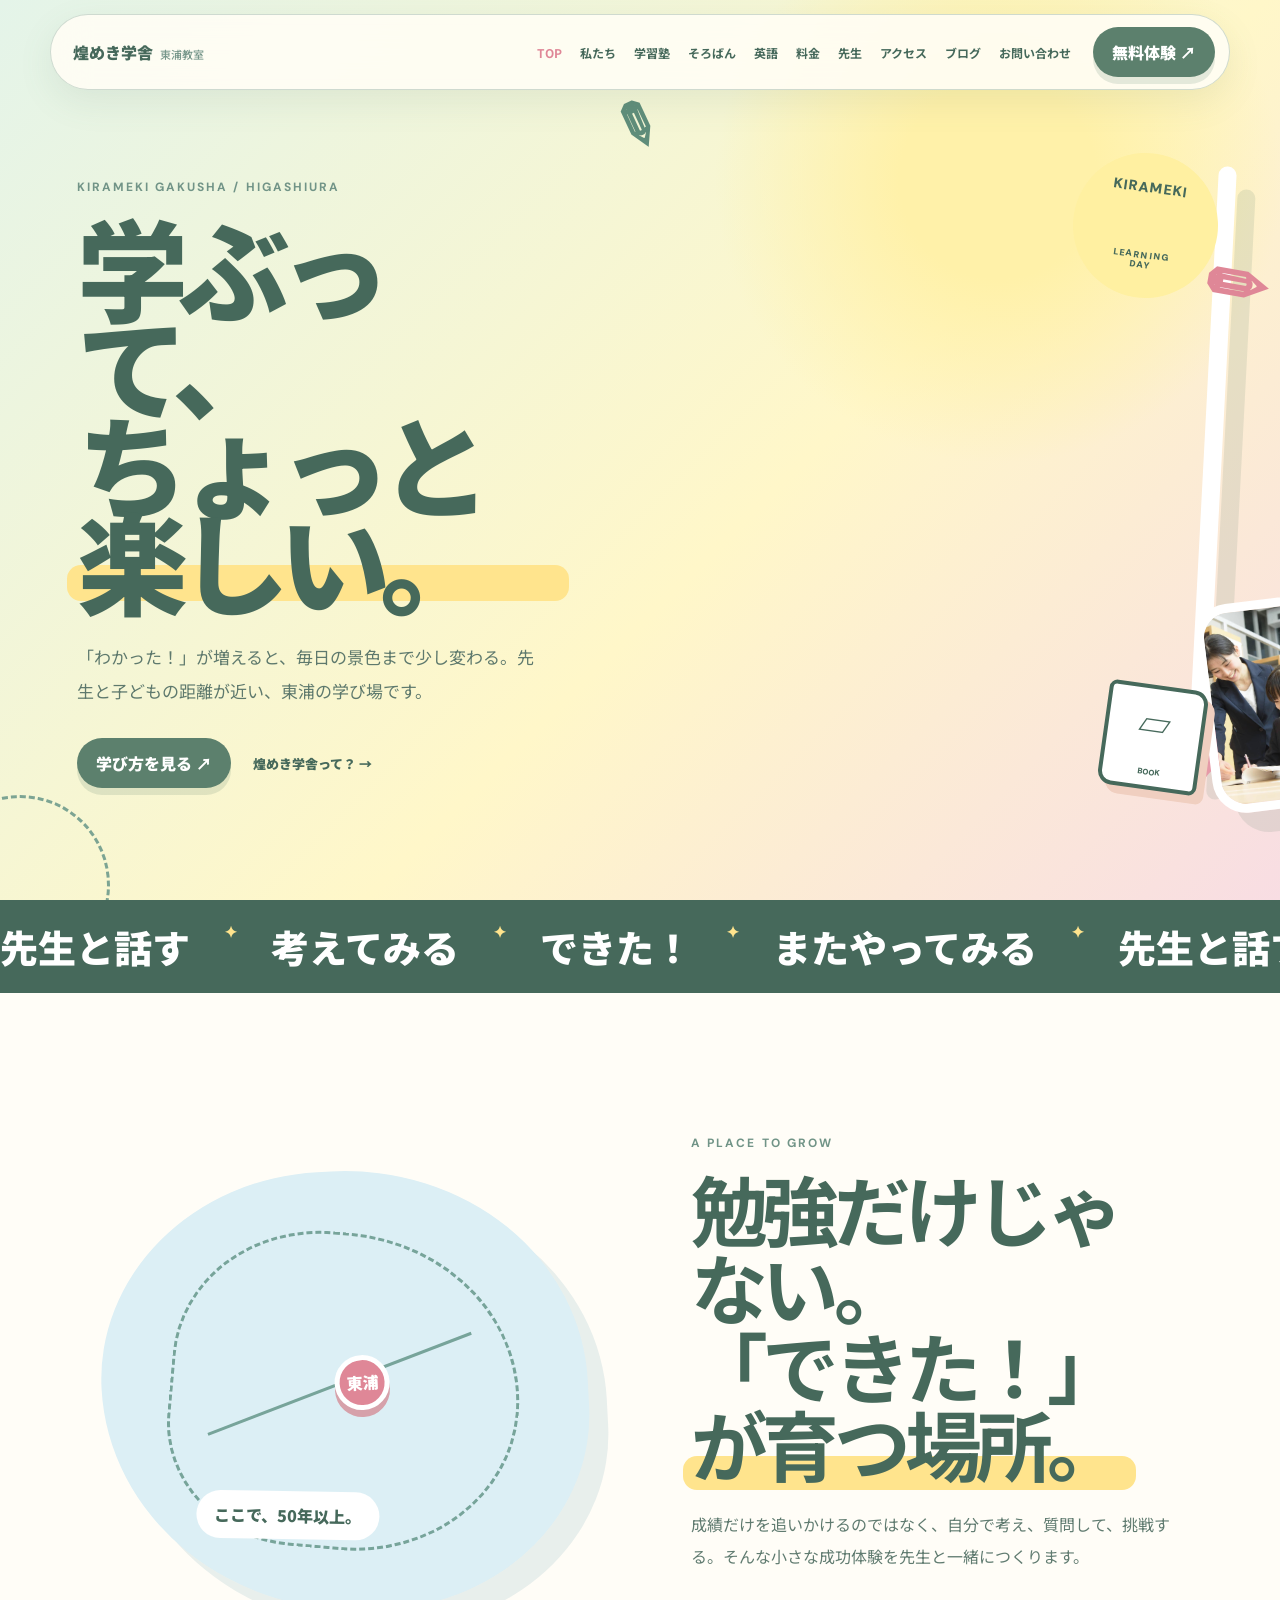
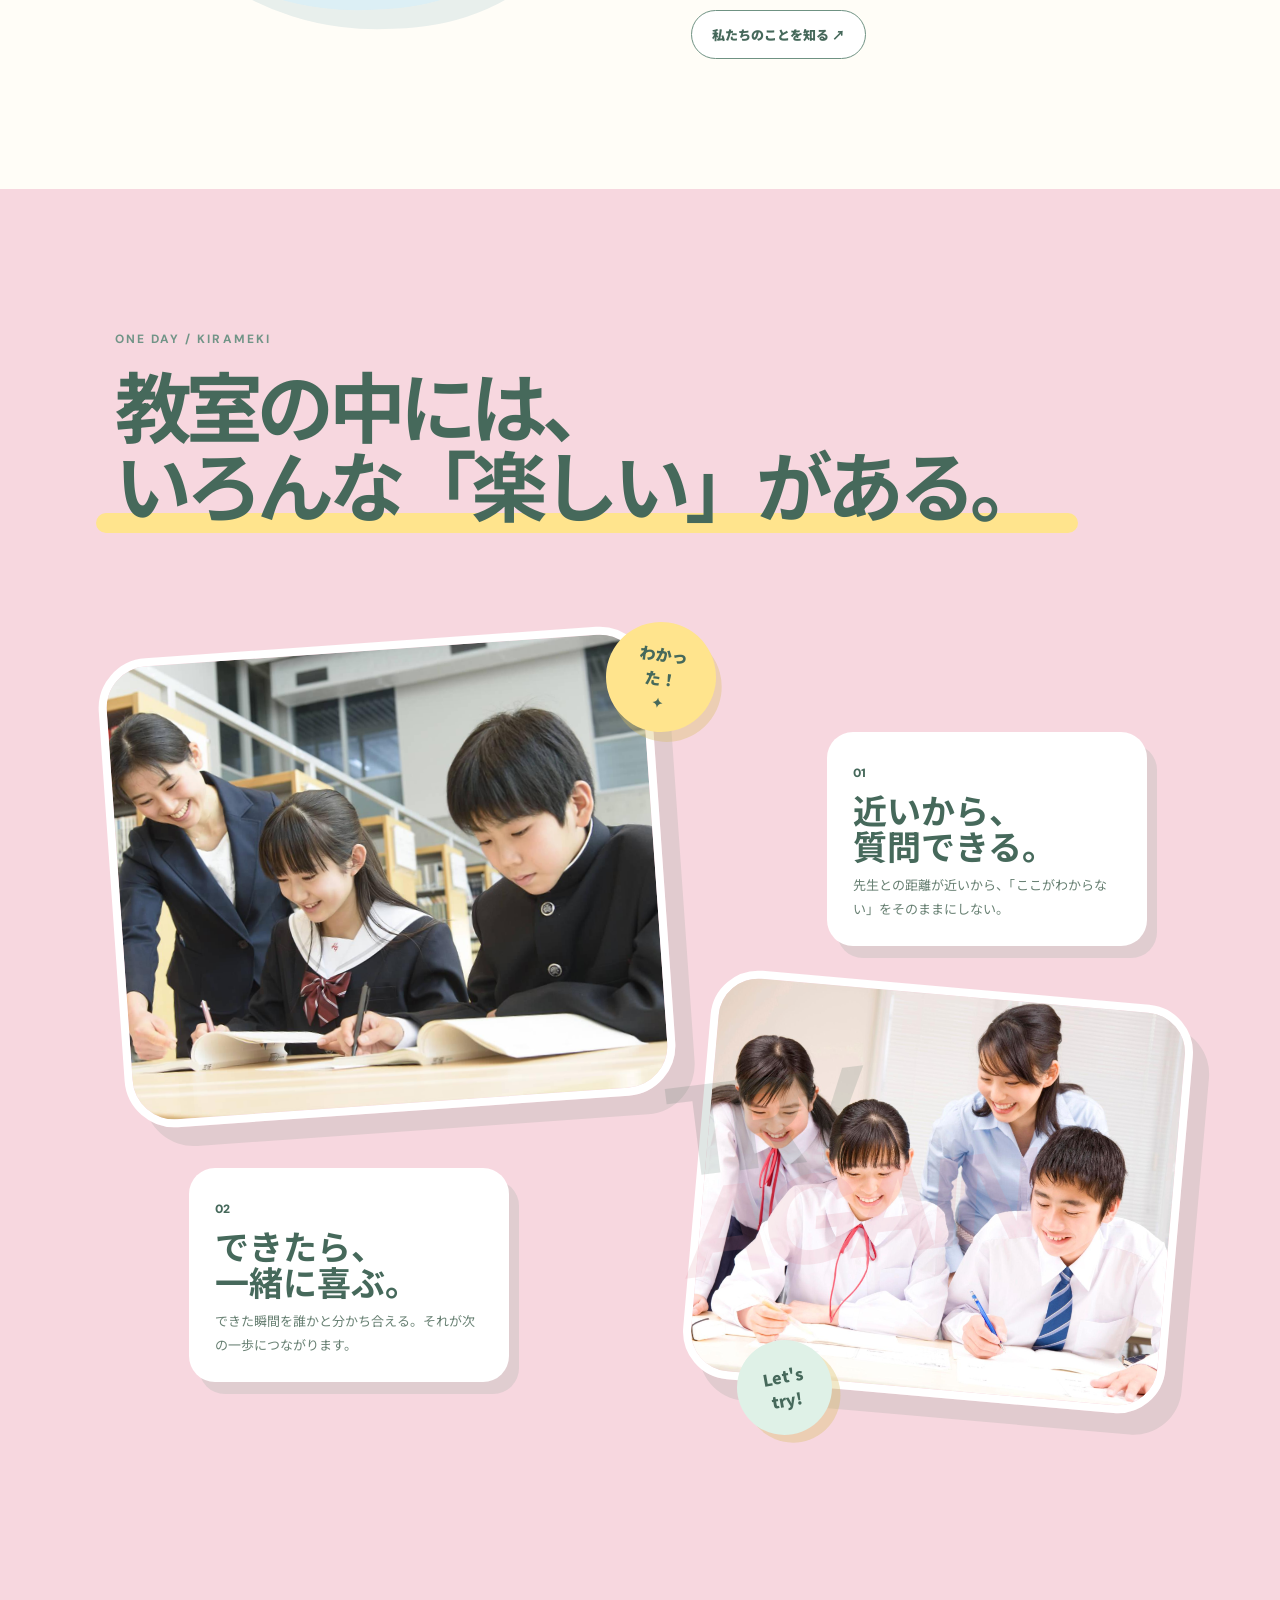
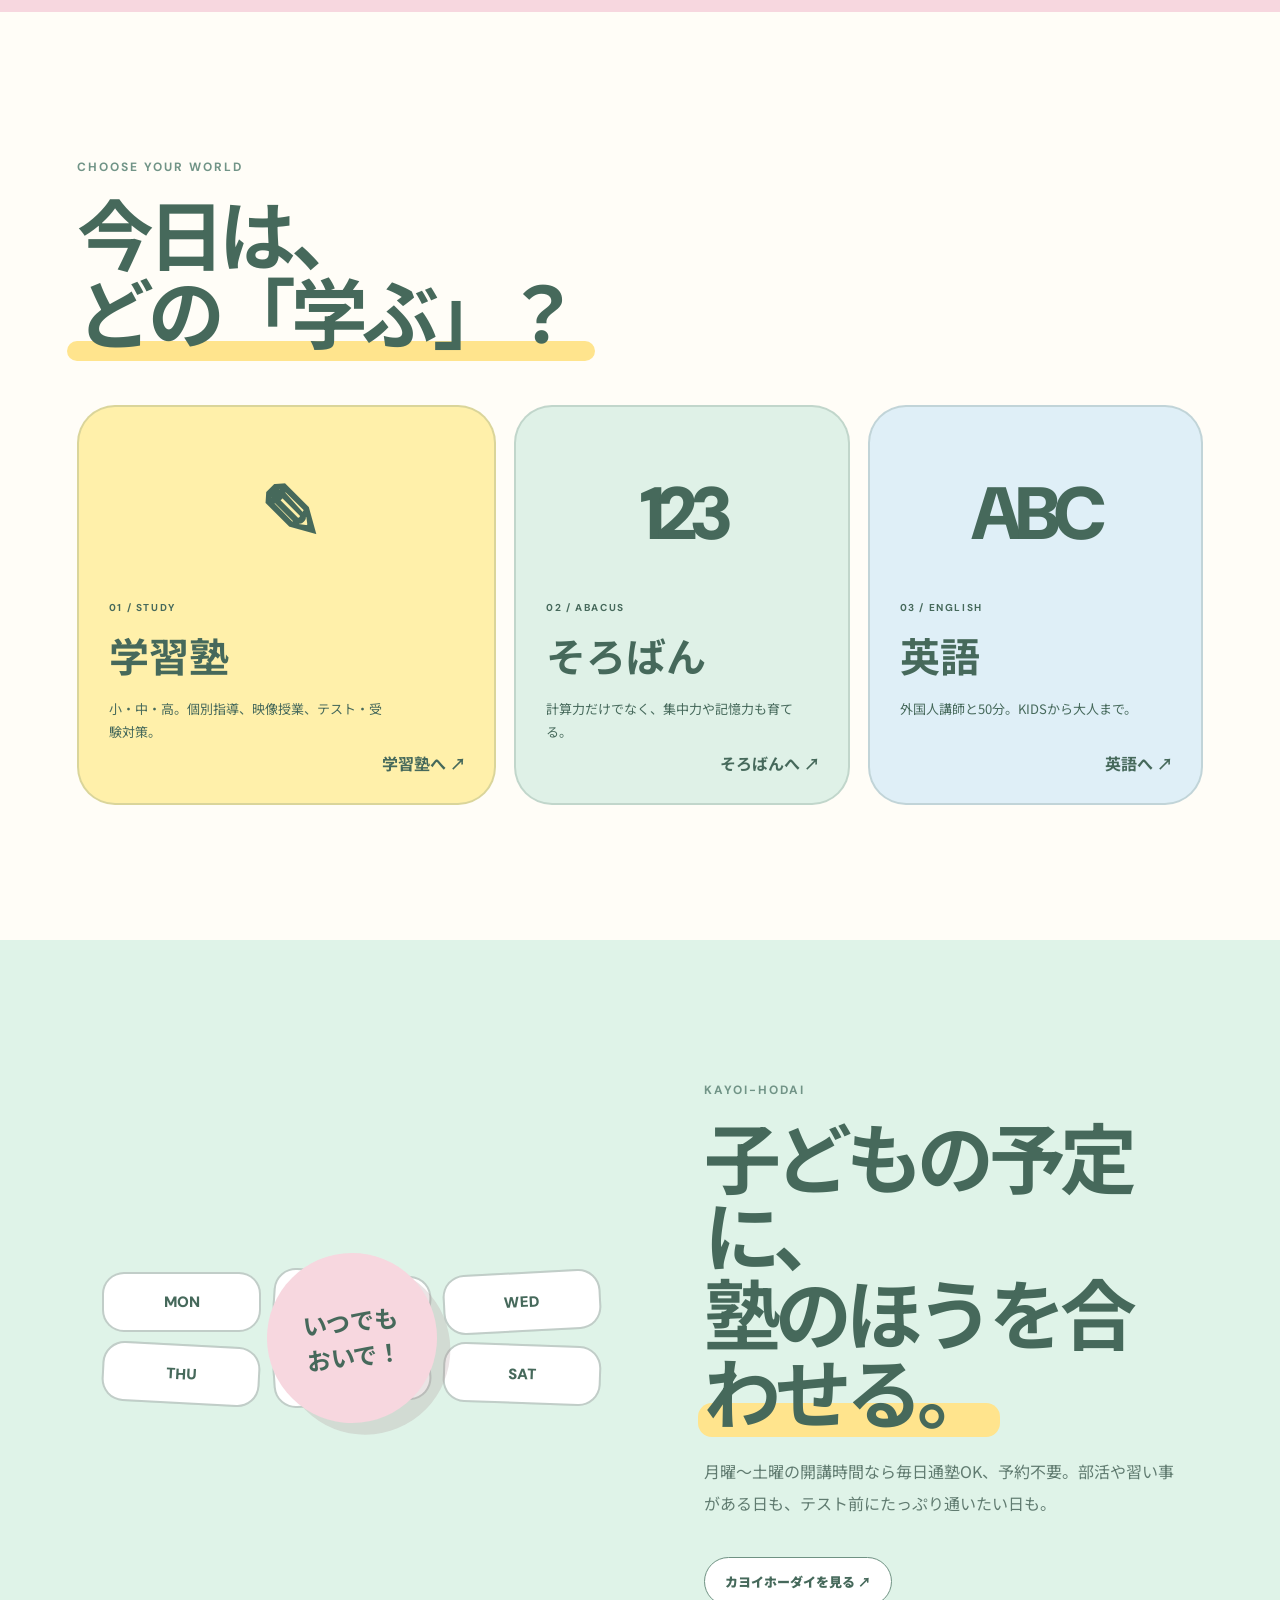
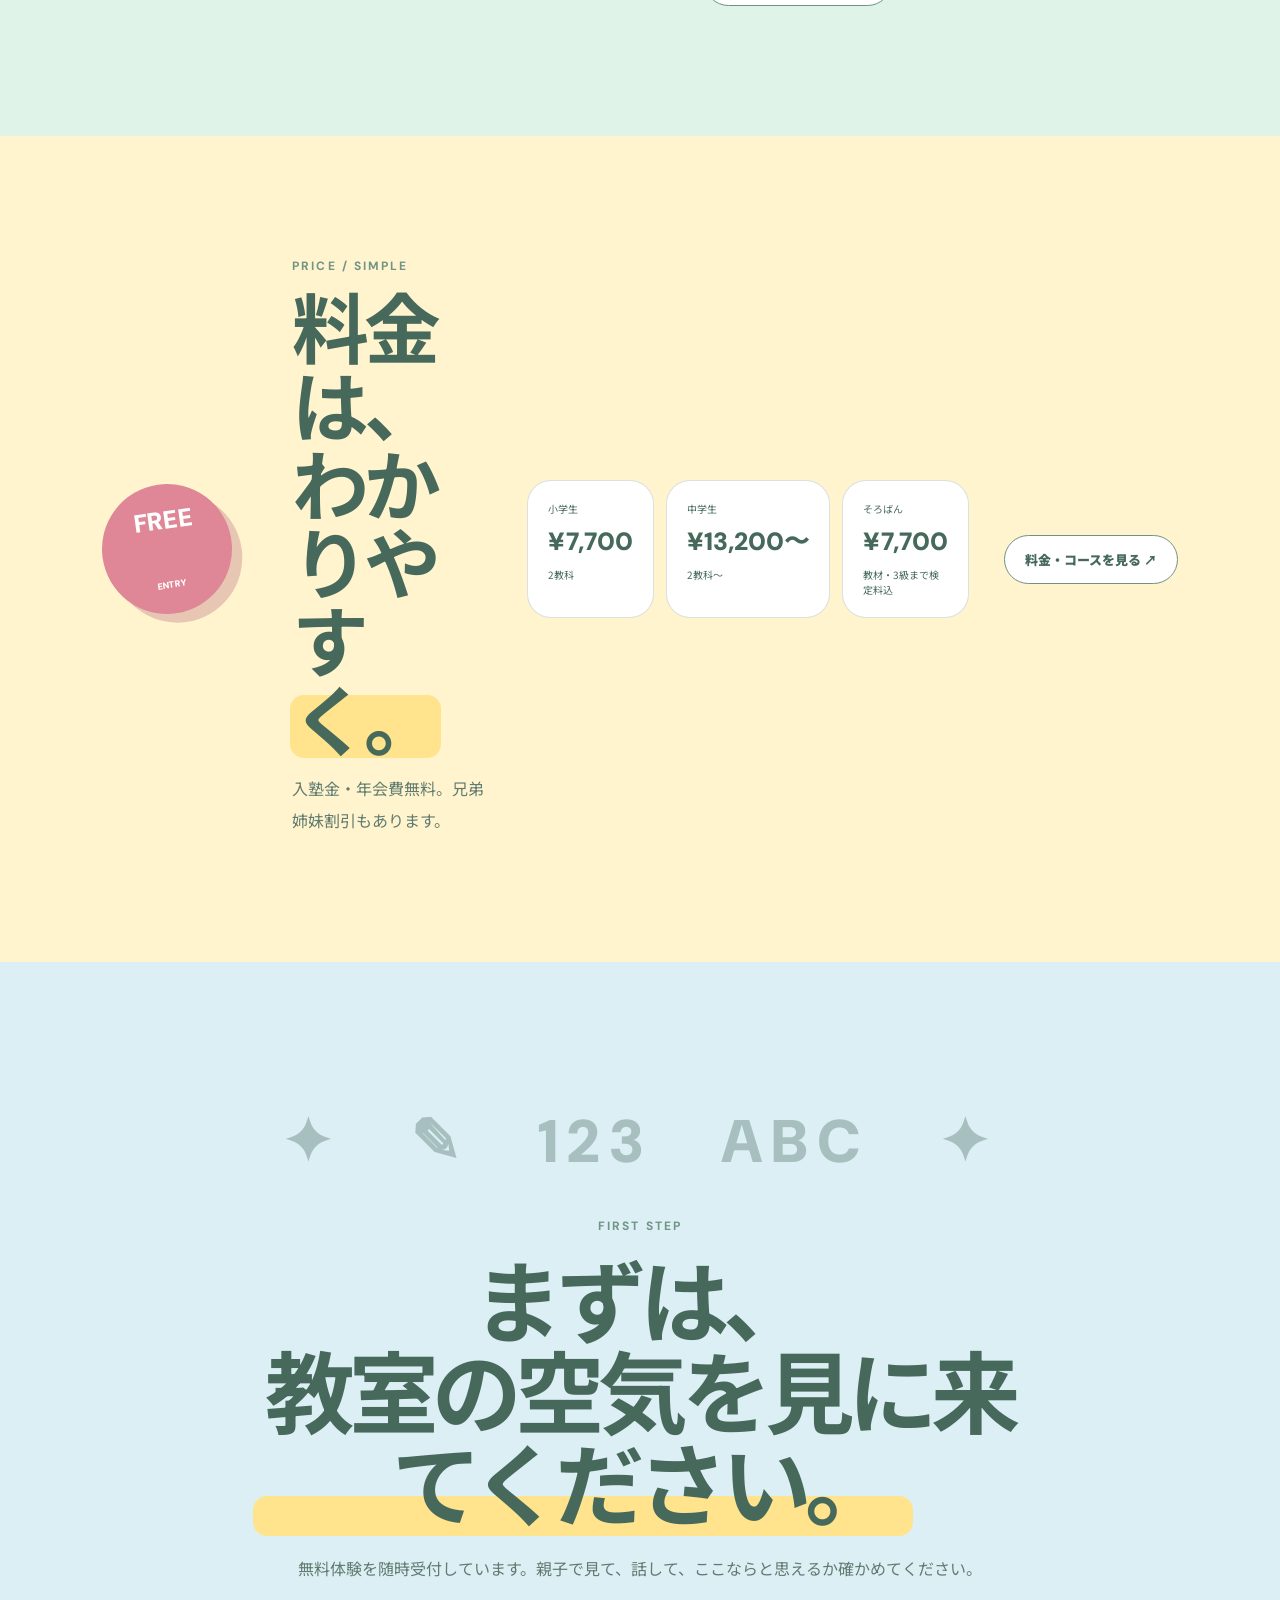
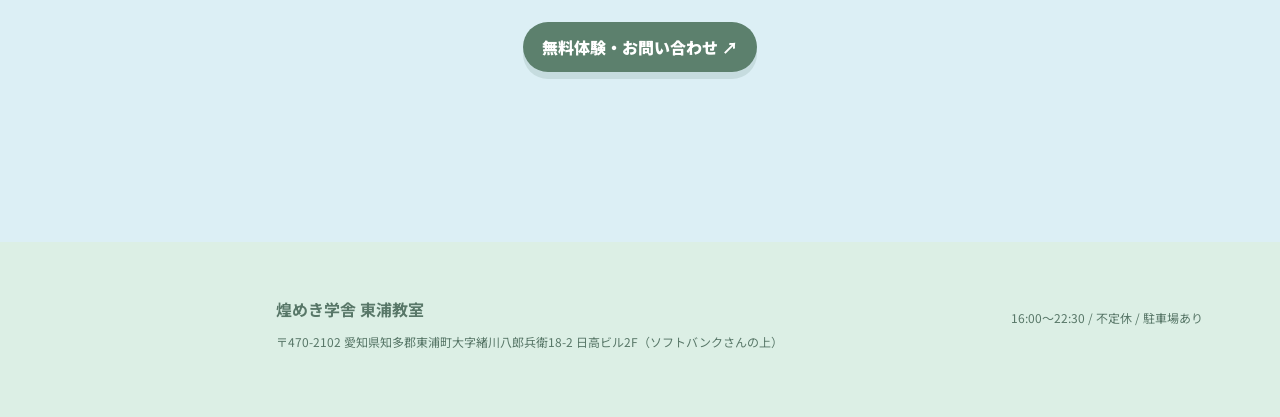
==== commit 13bb2a1c: "Add illustrated world styling to home" ====
--- a/index.html
+++ b/index.html
@@ -1,4 +1,7 @@
-<!doctype html><html lang="ja"><head><meta charset="utf-8"><meta name="viewport" content="width=device-width,initial-scale=1"><title>煌めき学舎 東浦教室｜学ぶって、ちょっと楽しい。</title><meta name="description" content="東浦で50年以上。学習塾・そろばん・英語を、一人ひとりに合わせて学べる煌めき学舎東浦教室。"><link rel="stylesheet" href="style.css"></head><body class="home-world"><header class="nav"><a class="brand" href="index.html">煌めき学舎<span>東浦教室</span></a><nav><a href="index.html" class="top-link">TOP</a><a href="about.html">私たち</a><a href="study.html">学習塾</a><a href="abacus.html">そろばん</a><a href="english.html">英語</a><a href="price.html">料金</a><a href="teacher.html">先生</a><a href="access.html">アクセス</a></nav><a class="cta" href="tel:0562-57-6766">無料体験 ↗</a><button class="menu" aria-label="メニュー">☰</button></header><main>
+<!doctype html><html lang="ja"><head><meta charset="utf-8"><meta name="viewport" content="width=device-width,initial-scale=1"><title>煌めき学舎 東浦教室｜学ぶって、ちょっと楽しい。</title><meta name="description" content="東浦で50年以上。学習塾・そろばん・英語を、一人ひとりに合わせて学べる煌めき学舎東浦教室。"><link rel="stylesheet" href="style.css"><style>
+.home-world{--world-ink:#46695b;--world-yellow:#ffe48d;--world-pink:#f7d7df;--world-blue:#dceff5;--world-mint:#dff3e8;background:#fffdf7;color:var(--world-ink)}.world-hero{min-height:900px;padding:145px 6vw 90px;display:grid;grid-template-columns:.88fr 1.12fr;gap:4vw;align-items:center;position:relative;overflow:hidden;background:radial-gradient(circle at 78% 20%,#fff1a9 0 8%,transparent 23%),linear-gradient(135deg,#e4f4e9,#fff7c9 58%,#f8dde3)}.world-hero-copy{position:relative;z-index:5;max-width:660px}.world-hero h1{font-size:clamp(64px,8.7vw,132px);line-height:.88;letter-spacing:-.09em;margin:22px 0 32px;font-weight:900}.world-hero h1 span{position:relative;display:inline-block}.world-hero h1 span:after,.world-intro h2 em:after,.world-experience h2 em:after,.world-menu h2 em:after,.world-kayoi h2 em:after,.world-price h2 em:after,.world-final h2 em:after{content:"";position:absolute;z-index:-1;left:-2%;right:-4%;bottom:4%;height:18%;background:var(--world-yellow);border-radius:14px}.world-hero-copy>p:not(.eyebrow){font-size:17px;line-height:2;color:#5e796d;max-width:560px}.world-hero-art{height:650px;position:relative;max-width:720px;margin-left:auto}.world-photo{position:absolute;overflow:hidden;border:9px solid #fff;box-shadow:20px 22px 0 #5b816d24}.world-photo img{transition:transform 1.2s cubic-bezier(.2,.8,.2,1)}.world-photo:hover img{transform:scale(1.06)}.main-photo{inset:2% 4% 4% 12%;border-radius:52px;transform:rotate(3deg)}.small-photo{width:235px;height:210px;left:0;bottom:0;border-radius:34px;transform:rotate(-7deg);z-index:4}.sun-burst{position:absolute;right:-15px;top:0;width:145px;height:145px;border-radius:50%;background:#fff0a1;display:grid;place-items:center;text-align:center;font:900 14px 'DM Sans',sans-serif;line-height:1.1;letter-spacing:.08em;z-index:6;transform:rotate(8deg)}.sun-burst small{font-size:9px}.doodle-book{position:absolute;right:4%;bottom:2%;z-index:6;width:100px;height:105px;background:#fff;border:4px solid var(--world-ink);border-radius:8px 14px 8px 14px;transform:rotate(8deg);display:grid;place-items:center;font-size:34px;box-shadow:8px 8px 0 #f0cfc0}.doodle-book span{font:900 8px 'DM Sans'}.doodle-pencil,.world-scribble{position:absolute;font-weight:900}.doodle-pencil{left:9%;top:12%;z-index:7;font-size:70px;transform:rotate(-35deg);color:#df8797}.world-scribble{z-index:1}.scribble-star{right:3%;bottom:10%;font-size:80px;color:#e59aa8;transform:rotate(15deg)}.scribble-pencil{left:48%;top:9%;font-size:56px;transform:rotate(20deg);color:#5f8d7a}.scribble-circle{width:180px;height:180px;border:3px dashed #7ca493;border-radius:50%;left:-70px;bottom:-75px}.world-marquee{overflow:hidden;background:var(--world-ink);color:#fff;padding:19px 0;white-space:nowrap}.world-marquee>div{display:flex;width:max-content;gap:34px;animation:marquee 22s linear infinite}.world-marquee span{font-size:clamp(22px,3vw,38px);font-weight:900}.world-marquee b{color:var(--world-yellow)}.world-intro{min-height:700px;padding:130px 8vw;display:grid;grid-template-columns:1fr 1fr;gap:8vw;align-items:center;background:#fffdf7}.intro-map{height:440px;position:relative;background:var(--world-blue);border-radius:48% 52% 45% 55%;overflow:hidden;transform:rotate(-3deg);box-shadow:18px 20px 0 #8cb6bd33}.intro-map:before{content:"";position:absolute;inset:14%;border:3px dashed #77a49a;border-radius:45% 55% 50% 40%;transform:rotate(8deg)}.map-line{position:absolute;width:58%;height:3px;background:#77a49a;left:20%;top:48%;transform:rotate(-18deg)}.map-dot{position:absolute;left:48%;top:42%;width:55px;height:55px;border-radius:50%;background:#df8797;color:#fff;display:grid;place-items:center;font-weight:900;border:5px solid #fff;box-shadow:0 7px 0 #d6a1aa}.map-note{position:absolute;left:18%;bottom:17%;background:#fff;padding:12px 18px;border-radius:999px;font-weight:900;transform:rotate(4deg)}.intro-copy{max-width:650px}.world-intro h2,.world-experience h2,.world-menu h2,.world-kayoi h2,.world-price h2,.world-final h2{font-size:clamp(48px,6vw,88px);line-height:1.02;letter-spacing:-.075em;margin:18px 0 26px}.intro-copy>p:not(.eyebrow),.kayoi-copy>p:not(.eyebrow),.world-price>div>p:not(.eyebrow),.world-final>div>p:not(.eyebrow){line-height:2;color:#607b70}.world-experience{padding:130px 6vw 160px;background:var(--world-pink);overflow:hidden}.experience-heading{max-width:1050px;margin:0 auto 80px}.experience-canvas{max-width:1180px;min-height:850px;margin:auto;position:relative}.experience-card{position:absolute;overflow:hidden;border:8px solid #fff;box-shadow:18px 20px 0 #5a806d24}.experience-card img{width:100%;height:100%;object-fit:cover;transition:transform 1s cubic-bezier(.2,.8,.2,1)}.experience-card:hover img{transform:scale(1.07)}.card-photo-a{width:49%;height:470px;left:3%;top:40px;border-radius:50px;transform:rotate(-4deg)}.card-photo-b{width:43%;height:410px;right:2%;bottom:55px;border-radius:48px;transform:rotate(5deg)}.experience-copy{position:absolute;max-width:320px;background:#fff;border-radius:26px;padding:26px;box-shadow:10px 12px 0 #7c9d9130}.experience-copy span{font:900 12px 'DM Sans'}.experience-copy h3{font-size:34px;line-height:1.05;margin:10px 0}.experience-copy p{font-size:13px;line-height:1.8;margin:0;color:#688073}.copy-a{right:5%;top:130px;transform:rotate(3deg)}.copy-b{left:10%;bottom:70px;transform:rotate(-3deg)}.experience-note{position:absolute;z-index:7;padding:18px 24px;background:var(--world-yellow);font-weight:900;border-radius:50%;display:grid;place-items:center;text-align:center;box-shadow:7px 9px 0 #d6b95b55}.note-one{left:47%;top:20px;width:110px;height:110px;transform:rotate(8deg)}.note-two{right:33%;bottom:2%;width:95px;height:95px;background:#dff1e7;transform:rotate(-10deg)}.giant-word{position:absolute;right:16%;bottom:22%;font:900 clamp(70px,10vw,150px)/.78 'DM Sans',sans-serif;letter-spacing:-.1em;color:#46695b;opacity:.16;transform:rotate(-7deg);pointer-events:none}.giant-word i{color:#df8797}.world-menu{padding:135px 6vw;background:#fffdf7}.menu-heading{max-width:1180px;margin:auto auto 55px}.world-menu-grid{max-width:1180px;margin:auto;display:grid;grid-template-columns:1.15fr .92fr .92fr;gap:18px}.world-menu-card{min-height:400px;border-radius:38px;padding:30px;position:relative;overflow:hidden;border:2px solid #46695b33;transition:transform .55s cubic-bezier(.2,.8,.2,1),box-shadow .55s}.world-menu-card:hover{transform:translateY(-12px) rotate(-1deg);box-shadow:13px 15px 0 #6e93822c}.study-card{background:#fff0aa}.abacus-card{background:#dff1e7}.english-card{background:#dfeff7}.mini-illustration{height:155px;display:grid;place-items:center;font:900 74px 'DM Sans',sans-serif;letter-spacing:-.1em;color:#46695b}.world-menu-card small{font:700 10px 'DM Sans';letter-spacing:.16em}.world-menu-card h3{font-size:40px;margin:10px 0}.world-menu-card p{font-size:13px;line-height:1.8;max-width:280px}.world-menu-card strong{position:absolute;right:28px;bottom:28px}.world-kayoi{padding:130px 8vw;display:grid;grid-template-columns:1fr .95fr;gap:8vw;align-items:center;background:var(--world-mint)}.kayoi-illustration{height:470px;position:relative;display:grid;grid-template-columns:repeat(3,1fr);gap:12px;align-content:center}.kayoi-illustration span{background:#fff;border:2px solid #46695b55;border-radius:22px;padding:18px;text-align:center;font:900 15px 'DM Sans';transform:rotate(var(--r,0deg))}.kayoi-illustration span:nth-child(2){transform:rotate(4deg)}.kayoi-illustration span:nth-child(3){transform:rotate(-3deg)}.kayoi-illustration span:nth-child(4){transform:rotate(3deg)}.kayoi-illustration span:nth-child(5){transform:rotate(-4deg)}.kayoi-illustration span:nth-child(6){transform:rotate(2deg)}.kayoi-illustration b{position:absolute;left:50%;top:50%;transform:translate(-50%,-50%) rotate(-6deg);width:170px;height:170px;border-radius:50%;background:var(--world-pink);display:grid;place-items:center;text-align:center;font-size:24px;box-shadow:12px 13px 0 #9c777d33}.world-price{padding:110px 8vw;display:grid;grid-template-columns:.7fr .9fr 1.4fr auto;gap:35px;align-items:center;background:#fff4ce}.price-stamp{width:130px;height:130px;border-radius:50%;background:#df8797;color:#fff;display:grid;place-items:center;text-align:center;font:900 25px/1 'DM Sans';transform:rotate(-8deg);box-shadow:9px 10px 0 #b66e7c55}.price-stamp small{font-size:9px}.world-price h2{margin:10px 0}.price-bubbles{display:grid;grid-template-columns:repeat(3,1fr);gap:12px}.price-bubbles div{background:#fff;border-radius:24px;padding:20px;border:1px solid #46695b33}.price-bubbles small,.price-bubbles span{display:block;font-size:10px}.price-bubbles strong{display:block;font:900 25px 'DM Sans';margin:9px 0;color:#46695b}.world-final{padding:140px 8vw 170px;text-align:center;background:var(--world-blue);position:relative;overflow:hidden}.world-final>div:not(.final-doodles){max-width:800px;margin:auto}.final-doodles{font:900 clamp(25px,5vw,60px) 'DM Sans';letter-spacing:.15em;opacity:.35;margin-bottom:35px}.world-final h2{font-size:clamp(48px,7vw,92px)}.world-final .cta{margin-top:22px}.home-world footer{background:#dcefe5}.home-world footer>div{max-width:1180px;margin:auto}.home-world footer{padding:55px 6vw;display:flex;justify-content:space-between;gap:30px}.home-world footer p{font-size:12px}
+@media(max-width:900px){.world-hero{min-height:auto;padding:125px 20px 70px;grid-template-columns:1fr;gap:35px}.world-hero h1{font-size:clamp(58px,16vw,92px)}.world-hero-copy>p:not(.eyebrow){font-size:15px}.world-hero-art{height:500px;width:100%}.main-photo{inset:4% 1% 4% 8%}.small-photo{width:170px;height:150px;left:-3px}.sun-burst{width:110px;height:110px;font-size:11px;right:0}.doodle-book{width:75px;height:80px;font-size:25px}.doodle-pencil{font-size:48px}.world-intro,.world-kayoi{grid-template-columns:1fr;padding:90px 20px;gap:55px}.intro-map{height:330px}.world-intro h2,.world-experience h2,.world-menu h2,.world-kayoi h2,.world-price h2,.world-final h2{font-size:clamp(44px,12vw,65px)}.world-experience{padding:90px 20px 110px}.experience-heading{margin-bottom:45px}.experience-canvas{min-height:1050px}.card-photo-a{width:84%;height:370px;left:4%;top:30px}.card-photo-b{width:78%;height:330px;right:3%;bottom:150px}.copy-a{right:0;top:330px;max-width:230px;padding:19px}.copy-b{left:0;bottom:45px;max-width:240px;padding:19px}.experience-copy h3{font-size:27px}.note-one{left:auto;right:4%;top:0}.note-two{right:7%;bottom:5%}.giant-word{right:0;bottom:27%;font-size:70px}.world-menu{padding:90px 20px}.world-menu-grid{grid-template-columns:1fr}.world-menu-card{min-height:320px}.world-price{padding:85px 20px;grid-template-columns:1fr;gap:25px}.price-bubbles{grid-template-columns:1fr 1fr}.world-final{padding:100px 20px 120px}.home-world footer{display:block;padding:45px 20px}.scribble-pencil{display:none}}
+</style></head><body class="home-world"><header class="nav"><a class="brand" href="index.html">煌めき学舎<span>東浦教室</span></a><nav><a href="index.html" class="top-link">TOP</a><a href="about.html">私たち</a><a href="study.html">学習塾</a><a href="abacus.html">そろばん</a><a href="english.html">英語</a><a href="price.html">料金</a><a href="teacher.html">先生</a><a href="access.html">アクセス</a></nav><a class="cta" href="tel:0562-57-6766">無料体験 ↗</a><button class="menu" aria-label="メニュー">☰</button></header><main>
 <section class="world-hero"><div class="world-scribble scribble-star">✦</div><div class="world-scribble scribble-pencil">✎</div><div class="world-scribble scribble-circle"></div><div class="world-hero-copy reveal"><p class="eyebrow">KIRAMEKI GAKUSHA / HIGASHIURA</p><h1>学ぶって、<br><span>ちょっと楽しい。</span></h1><p>「わかった！」が増えると、毎日の景色まで少し変わる。先生と子どもの距離が近い、東浦の学び場です。</p><div class="hero-actions"><a class="cta" href="study.html">学び方を見る ↗</a><a class="text-link" href="about.html">煌めき学舎って？ →</a></div></div><div class="world-hero-art"><div class="sun-burst">KIRAMEKI<br><small>LEARNING<br>DAY</small></div><div class="world-photo main-photo parallax" data-speed=".08"><img src="2oju7nIXRXYMj5EXMi5f2z-mTLPUeyx_sqi3_oCTzv20dyEluY5mAIaZ6GnfXAo4ZkonswZX54teIfTLYsmvnEYU8Tzldk9V6tSHA-HHB3TwSt53IvnfRZjSXMgpoGB90sYSODOHm_RZekqjH7ZH0GI32-0FEk0UFfgl0K0XTwcgPzQKRctrCWikqcsm1CVy.jpeg" alt="先生と子どもたちが一緒に学ぶ様子"></div><div class="world-photo small-photo"><img src="GF0f7G2EW9j7JtYBlsTXuvc9Zati-fmS6WSeuP0ZU3r13-KfIEWSJCssFpo3jvqyFzF6ypkYAJWDBqGeHluaDLP5ztHBE7lmJUvu4UOB-OYWcOAY0WAOtS23kD1bEs_fxbLZ0o5DxoKd6ZYadVsOKyg5-r6wwhahDIumCdGq2TKsKWZFWU1MI6Y7opp1Wn4Q.jpeg" alt="教室で学ぶ子どもたち"></div><div class="doodle-book">▱<br><span>BOOK</span></div><div class="doodle-pencil">✎</div></div></section>
 <div class="world-marquee"><div><span>先生と話す</span><b>✦</b><span>考えてみる</span><b>✦</b><span>できた！</span><b>✦</b><span>またやってみる</span><b>✦</b><span>先生と話す</span><b>✦</b></div></div>
 <section class="world-intro"><div class="intro-map"><div class="map-line"></div><div class="map-dot">東浦</div><span class="map-note">ここで、50年以上。</span></div><div class="intro-copy reveal"><p class="eyebrow">A PLACE TO GROW</p><h2>勉強だけじゃない。<br><em>「できた！」が育つ場所。</em></h2><p>成績だけを追いかけるのではなく、自分で考え、質問して、挑戦する。そんな小さな成功体験を先生と一緒につくります。</p><a class="round-link" href="about.html">私たちのことを知る ↗</a></div></section>
@@ -7,4 +10,4 @@
 <section class="world-kayoi"><div class="kayoi-illustration"><span>MON</span><span>TUE</span><span>WED</span><span>THU</span><span>FRI</span><span>SAT</span><b>いつでも<br>おいで！</b></div><div class="kayoi-copy reveal"><p class="eyebrow">KAYOI-HODAI</p><h2>子どもの予定に、<br><em>塾のほうを合わせる。</em></h2><p>月曜〜土曜の開講時間なら毎日通塾OK、予約不要。部活や習い事がある日も、テスト前にたっぷり通いたい日も。</p><a class="round-link" href="study.html#kayoi">カヨイホーダイを見る ↗</a></div></section>
 <section class="world-price"><div class="price-stamp">FREE<br><small>ENTRY</small></div><div class="reveal"><p class="eyebrow">PRICE / SIMPLE</p><h2>料金は、<br><em>わかりやすく。</em></h2><p>入塾金・年会費無料。兄弟姉妹割引もあります。</p></div><div class="price-bubbles"><div><small>小学生</small><strong>¥7,700</strong><span>2教科</span></div><div><small>中学生</small><strong>¥13,200〜</strong><span>2教科〜</span></div><div><small>そろばん</small><strong>¥7,700</strong><span>教材・3級まで検定料込</span></div></div><a class="round-link" href="price.html">料金・コースを見る ↗</a></section>
 <section class="world-final"><div class="final-doodles">✦　✎　123　ABC　✦</div><div class="reveal"><p class="eyebrow">FIRST STEP</p><h2>まずは、<br><em>教室の空気を見に来てください。</em></h2><p>無料体験を随時受付しています。親子で見て、話して、ここならと思えるか確かめてください。</p><a class="cta" href="tel:0562-57-6766">無料体験・お問い合わせ ↗</a></div></section>
-</main><footer><div><b>煌めき学舎 東浦教室</b><p>〒470-2102 愛知県知多郡東浦町大字緒川八郎兵衛18-2 日高ビル2F（ソフトバンクさんの上）</p></div><p>16:00〜22:30 / 不定休 / 駐車場あり</p></div></footer><script src="script.js"></script></body></html>+</main><footer><div><b>煌めき学舎 東浦教室</b><p>〒470-2102 愛知県知多郡東浦町大字緒川八郎兵衛18-2 日高ビル2F（ソフトバンクさんの上）</p></div><p>16:00〜22:30 / 不定休 / 駐車場あり</p></footer><script src="script.js"></script></body></html>
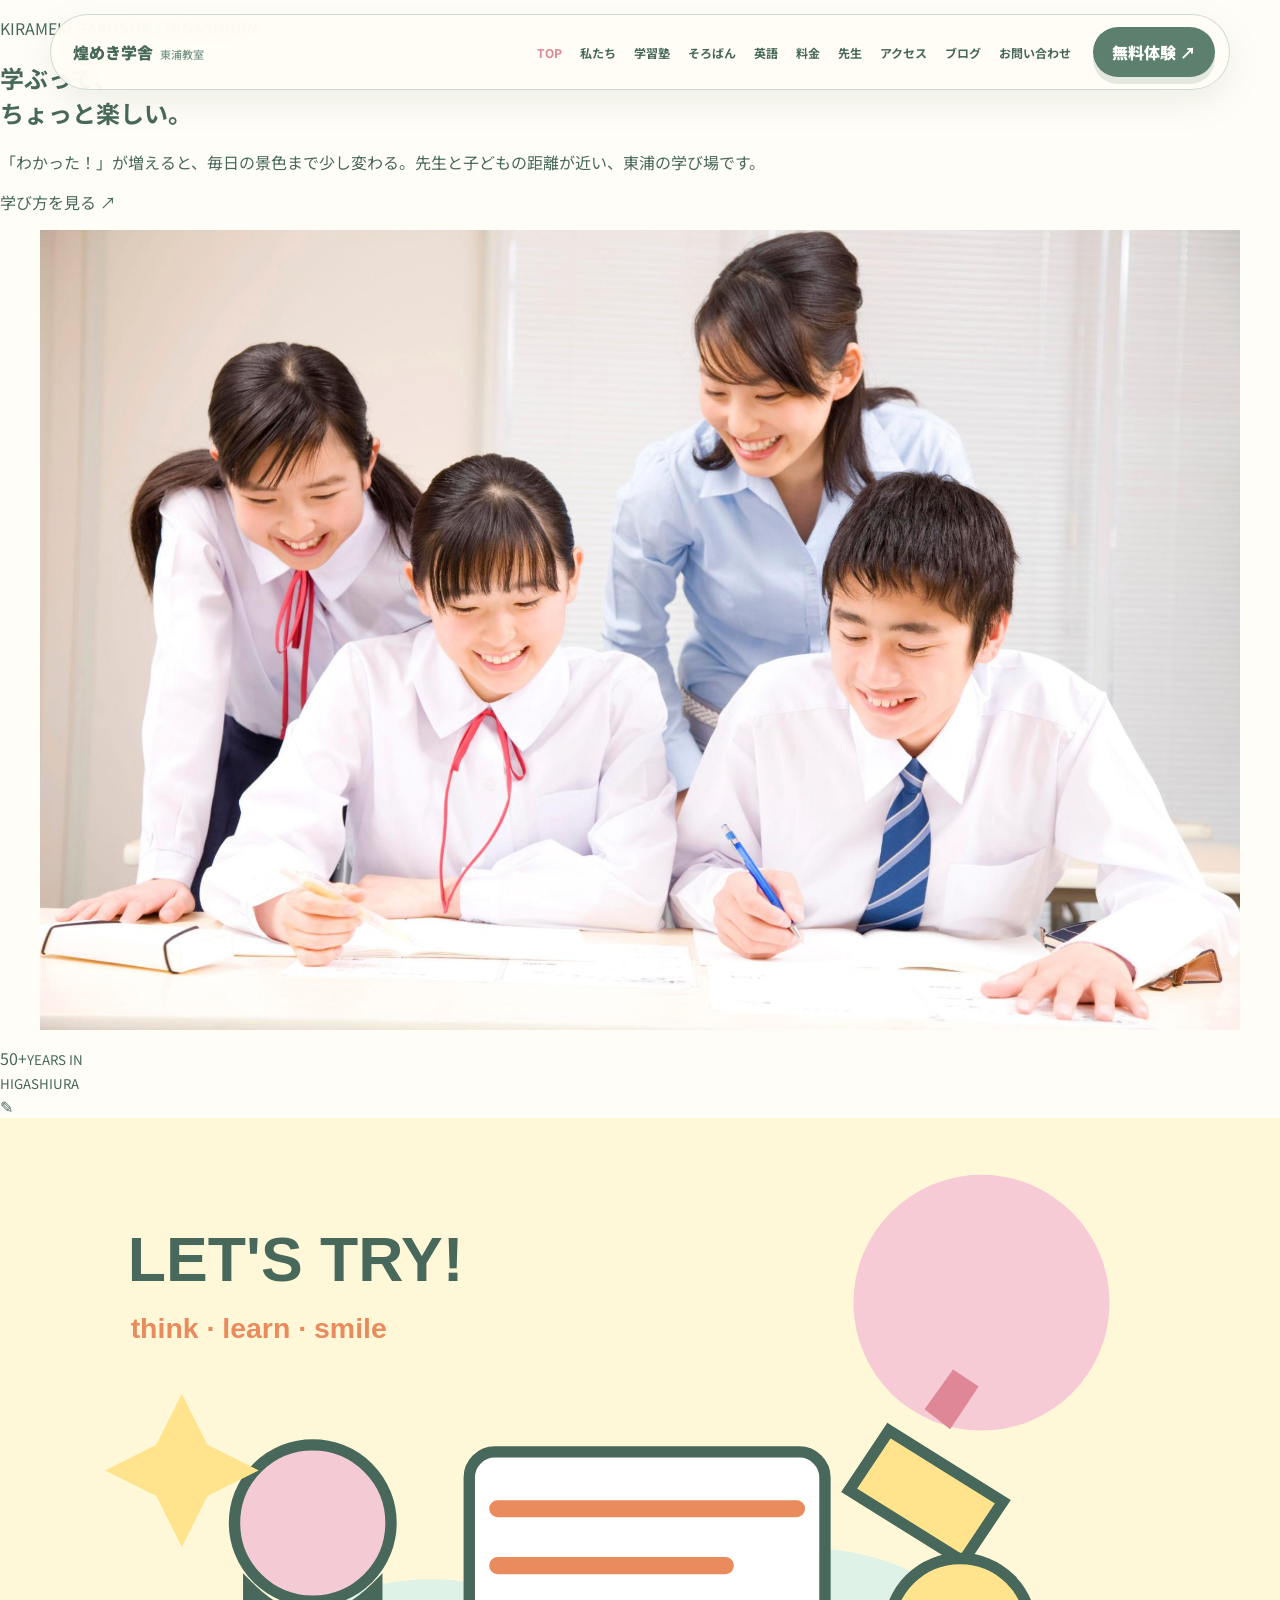
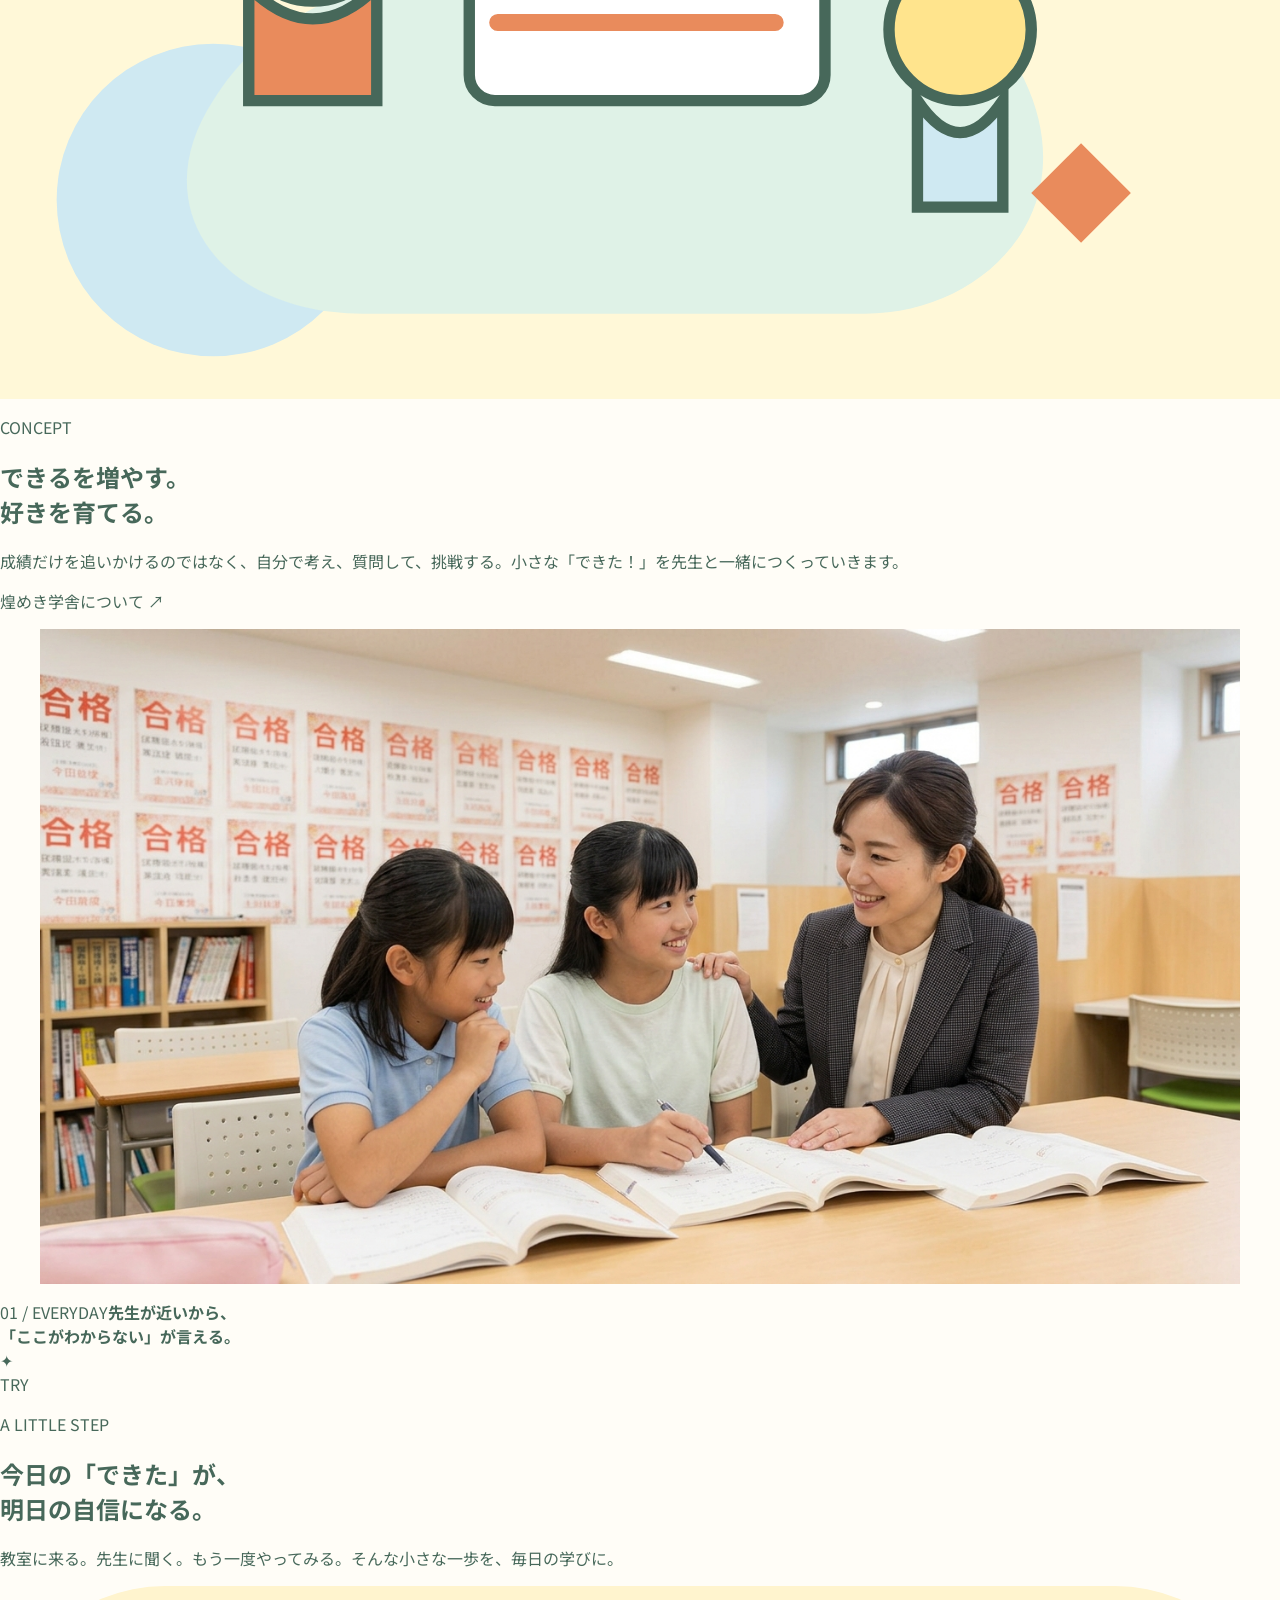
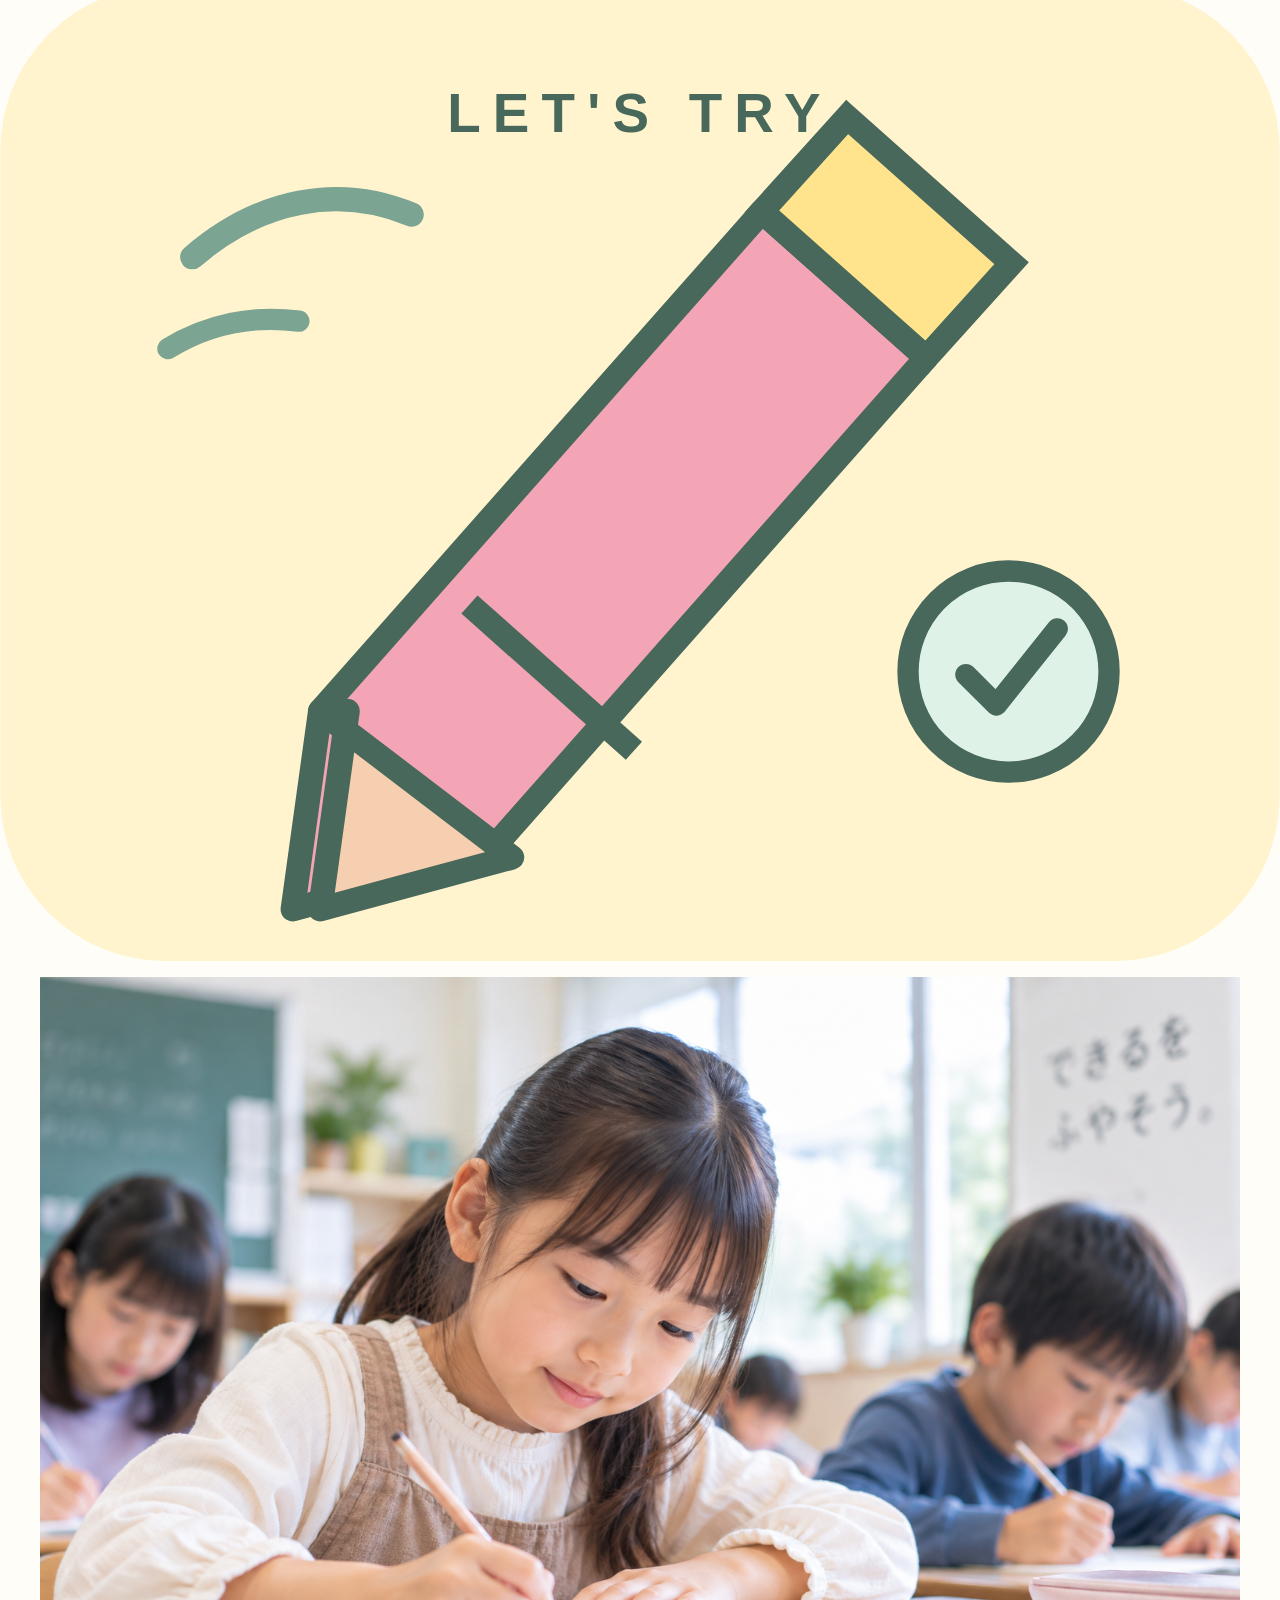
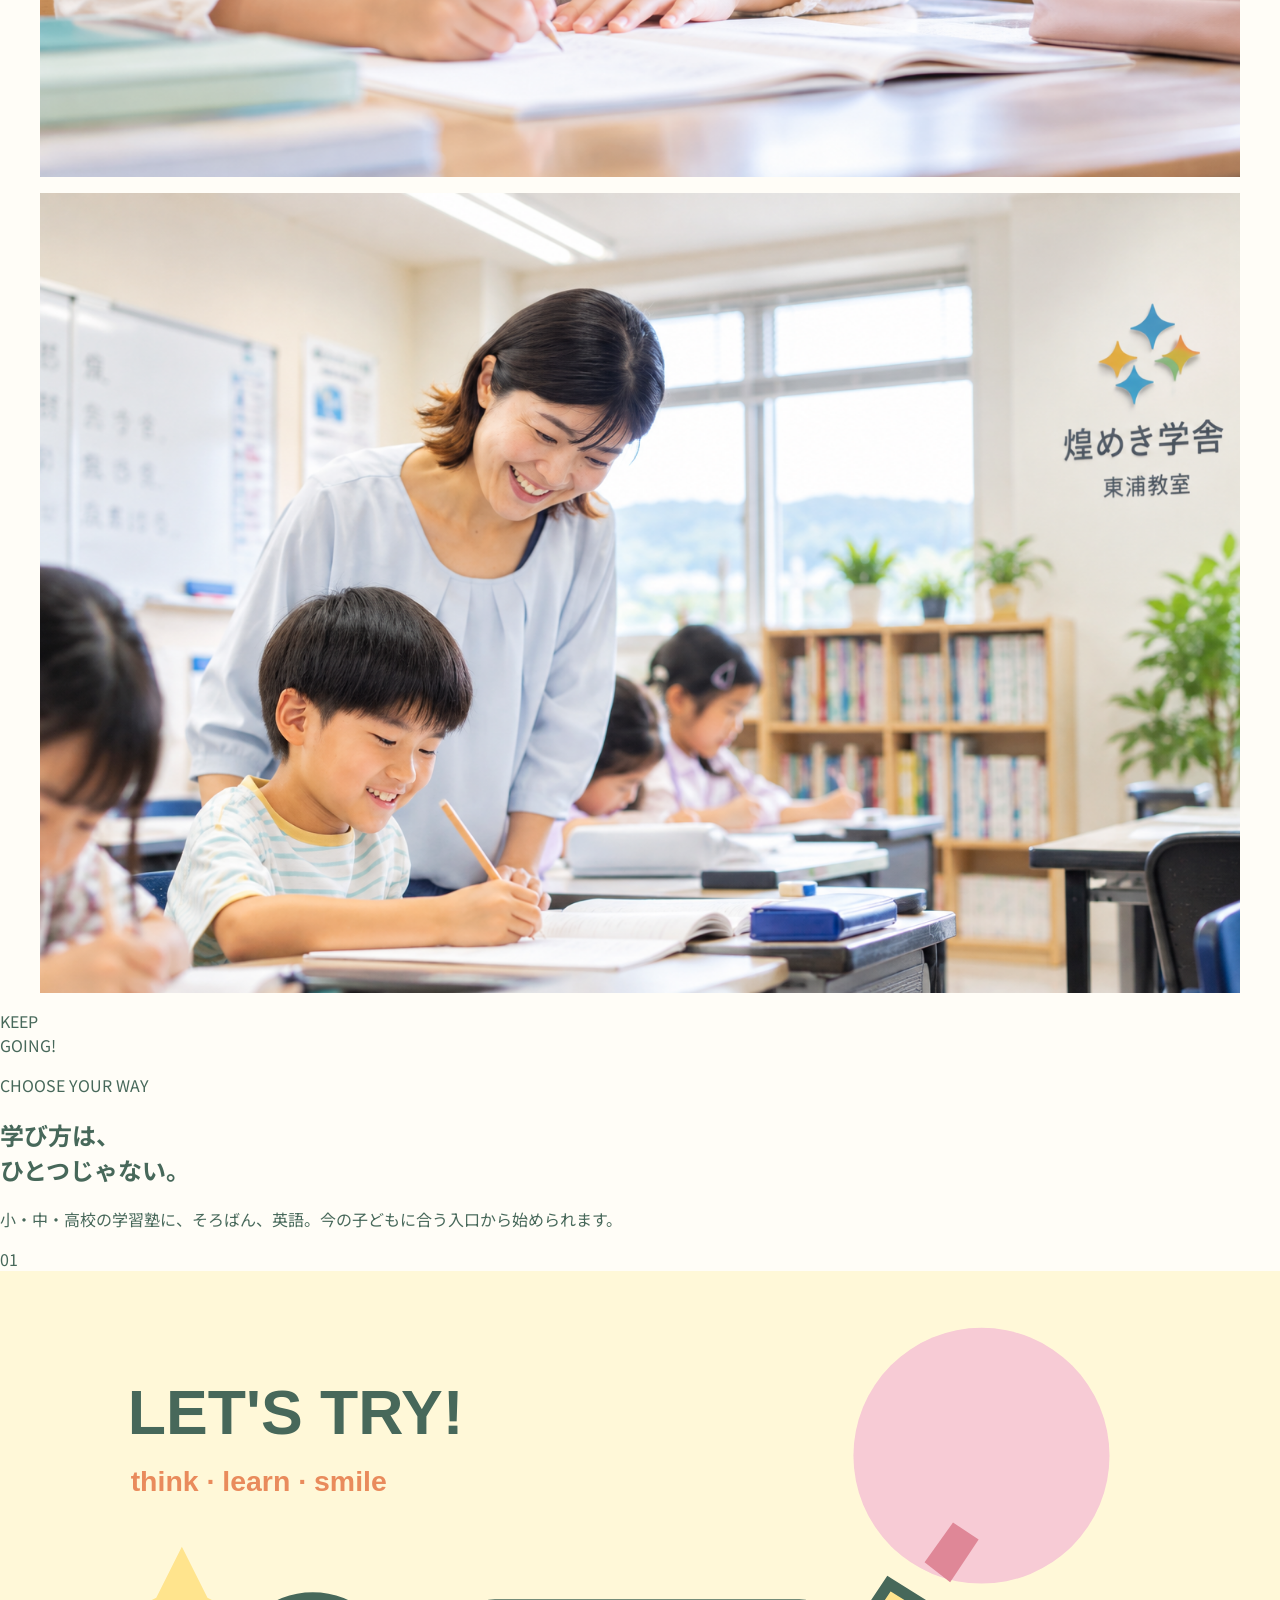
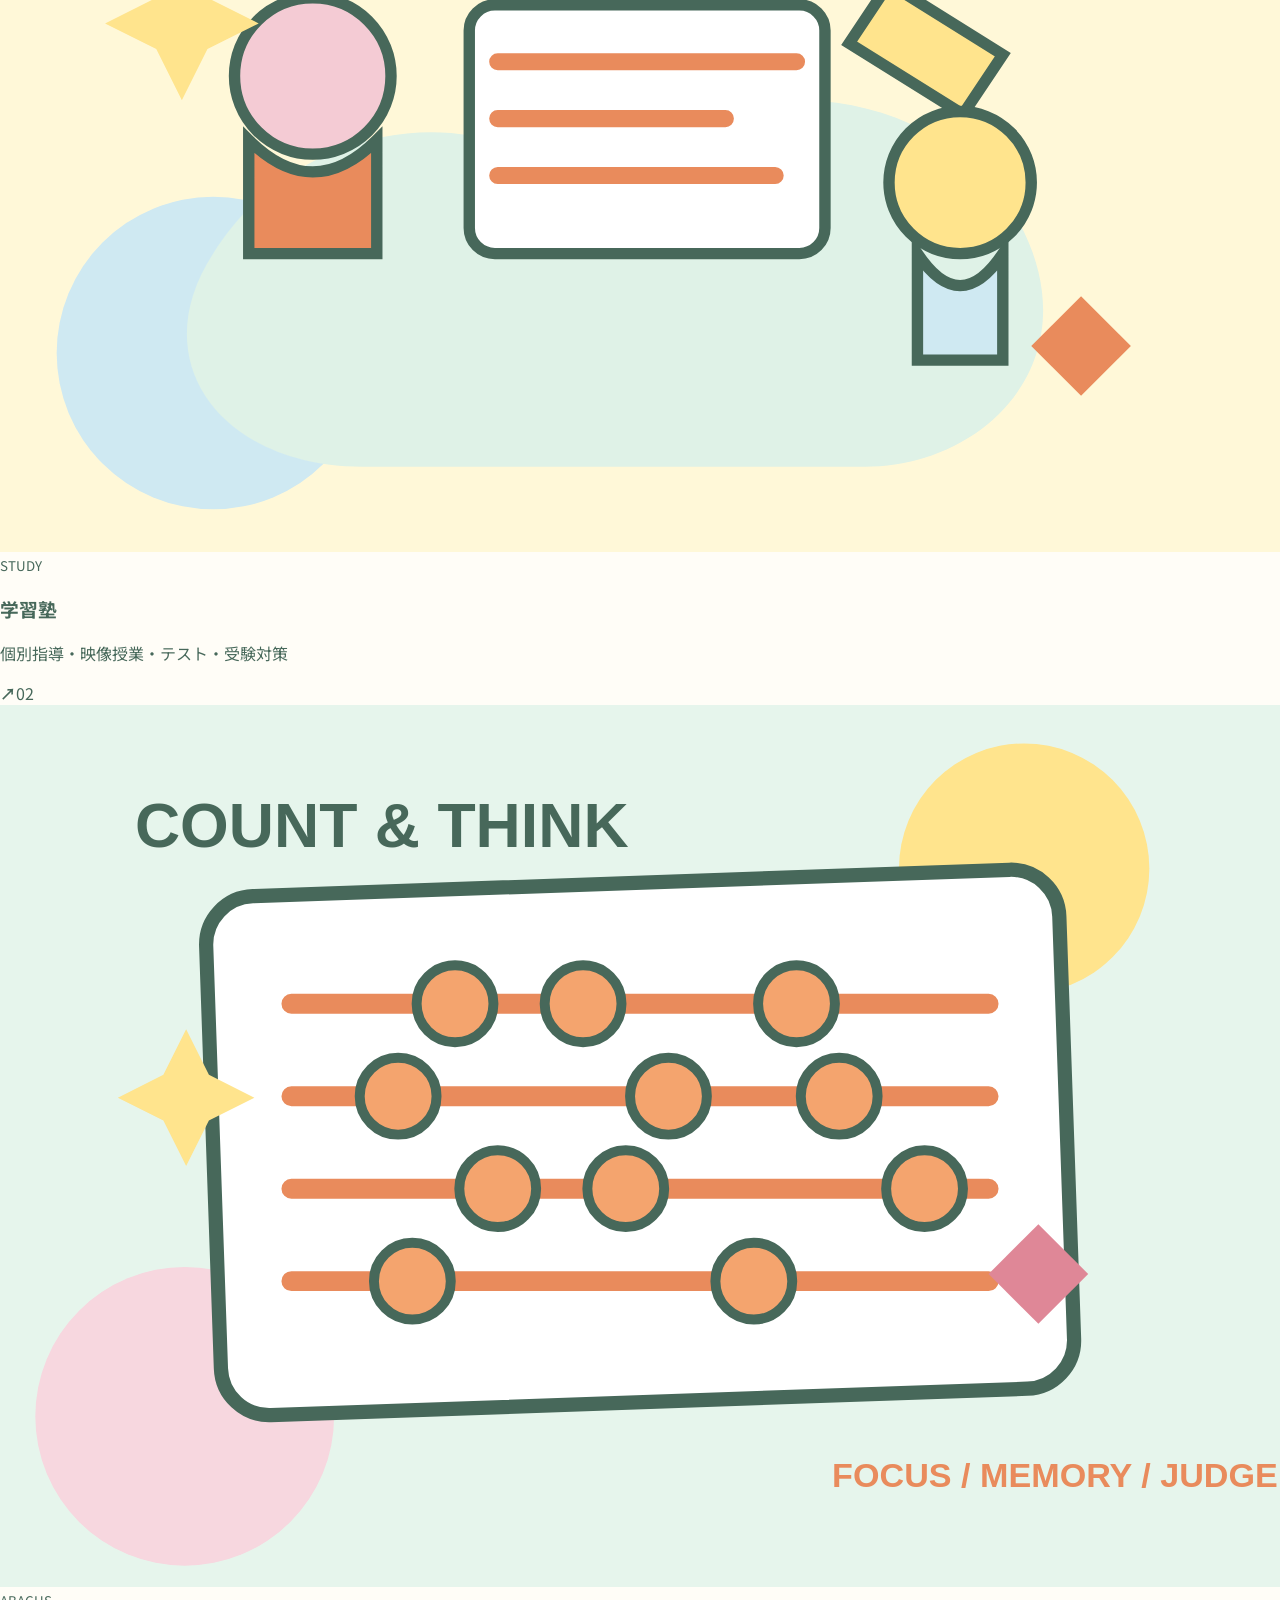
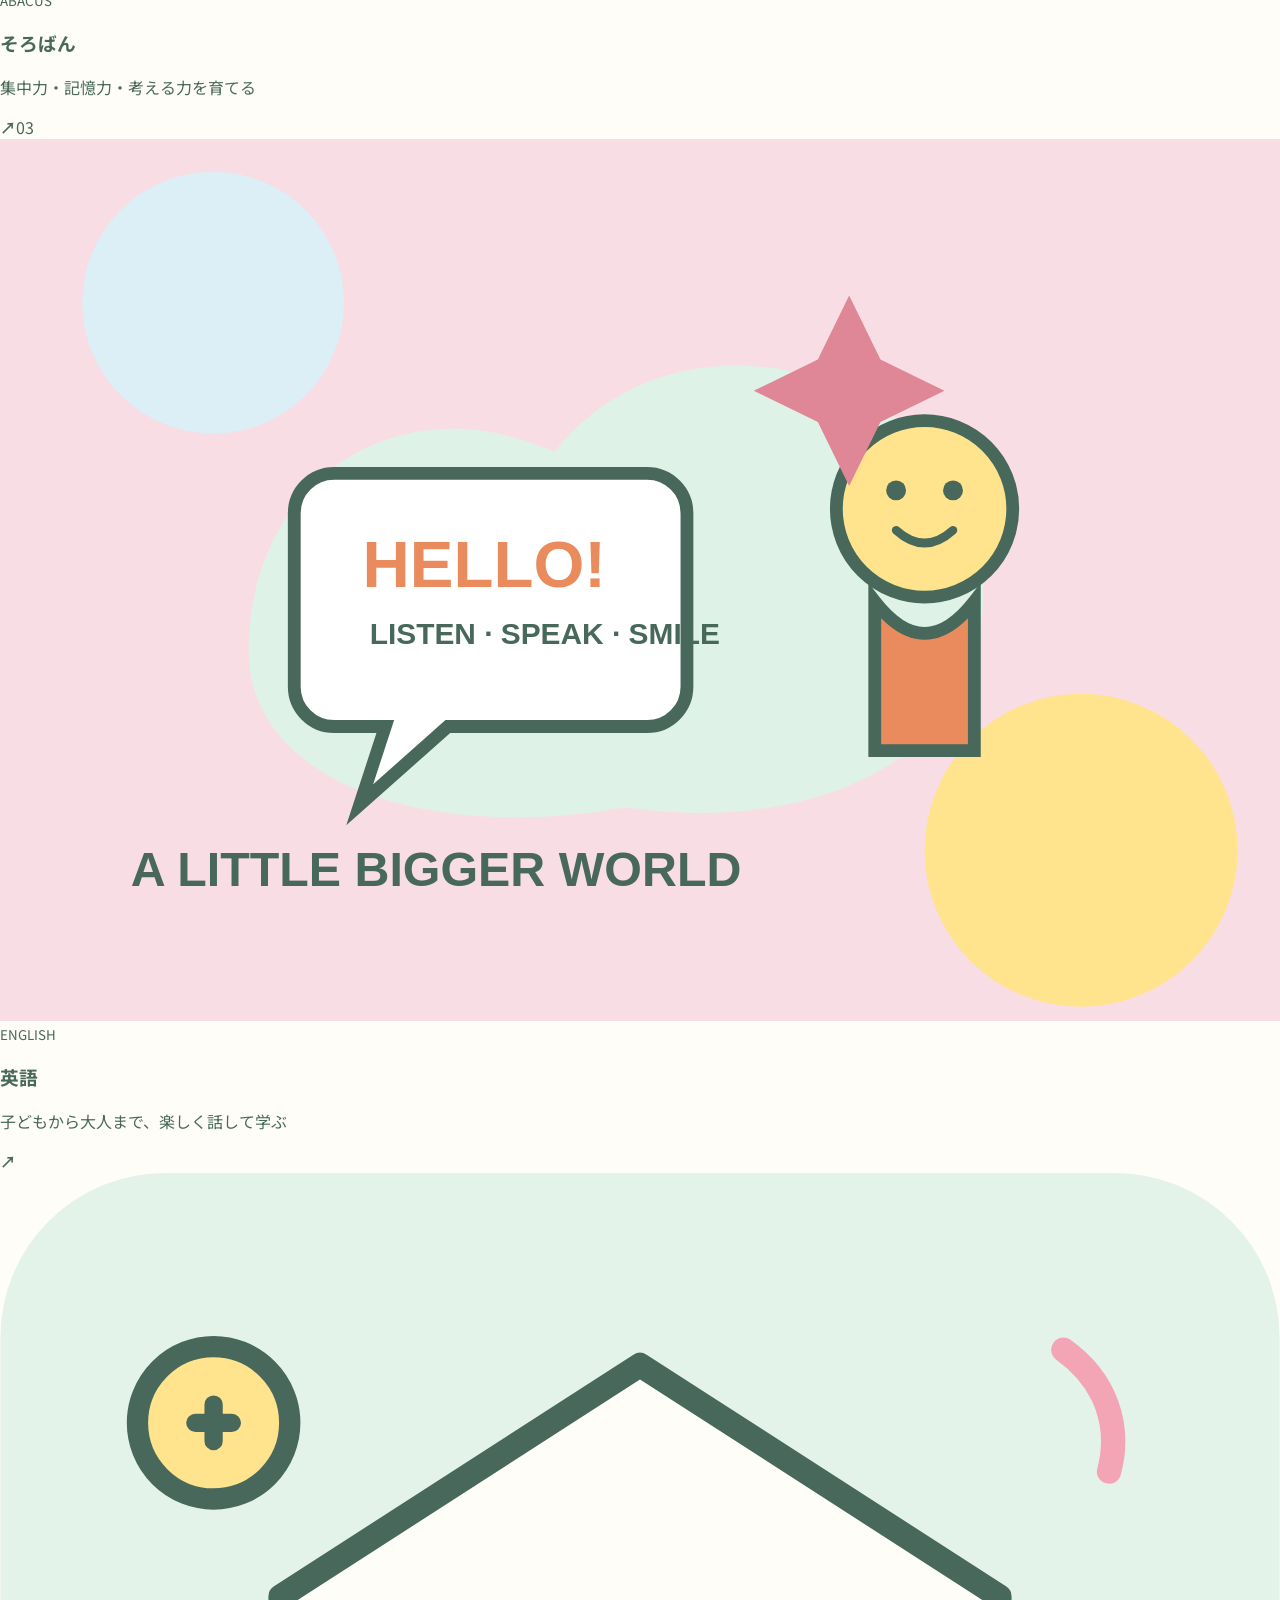
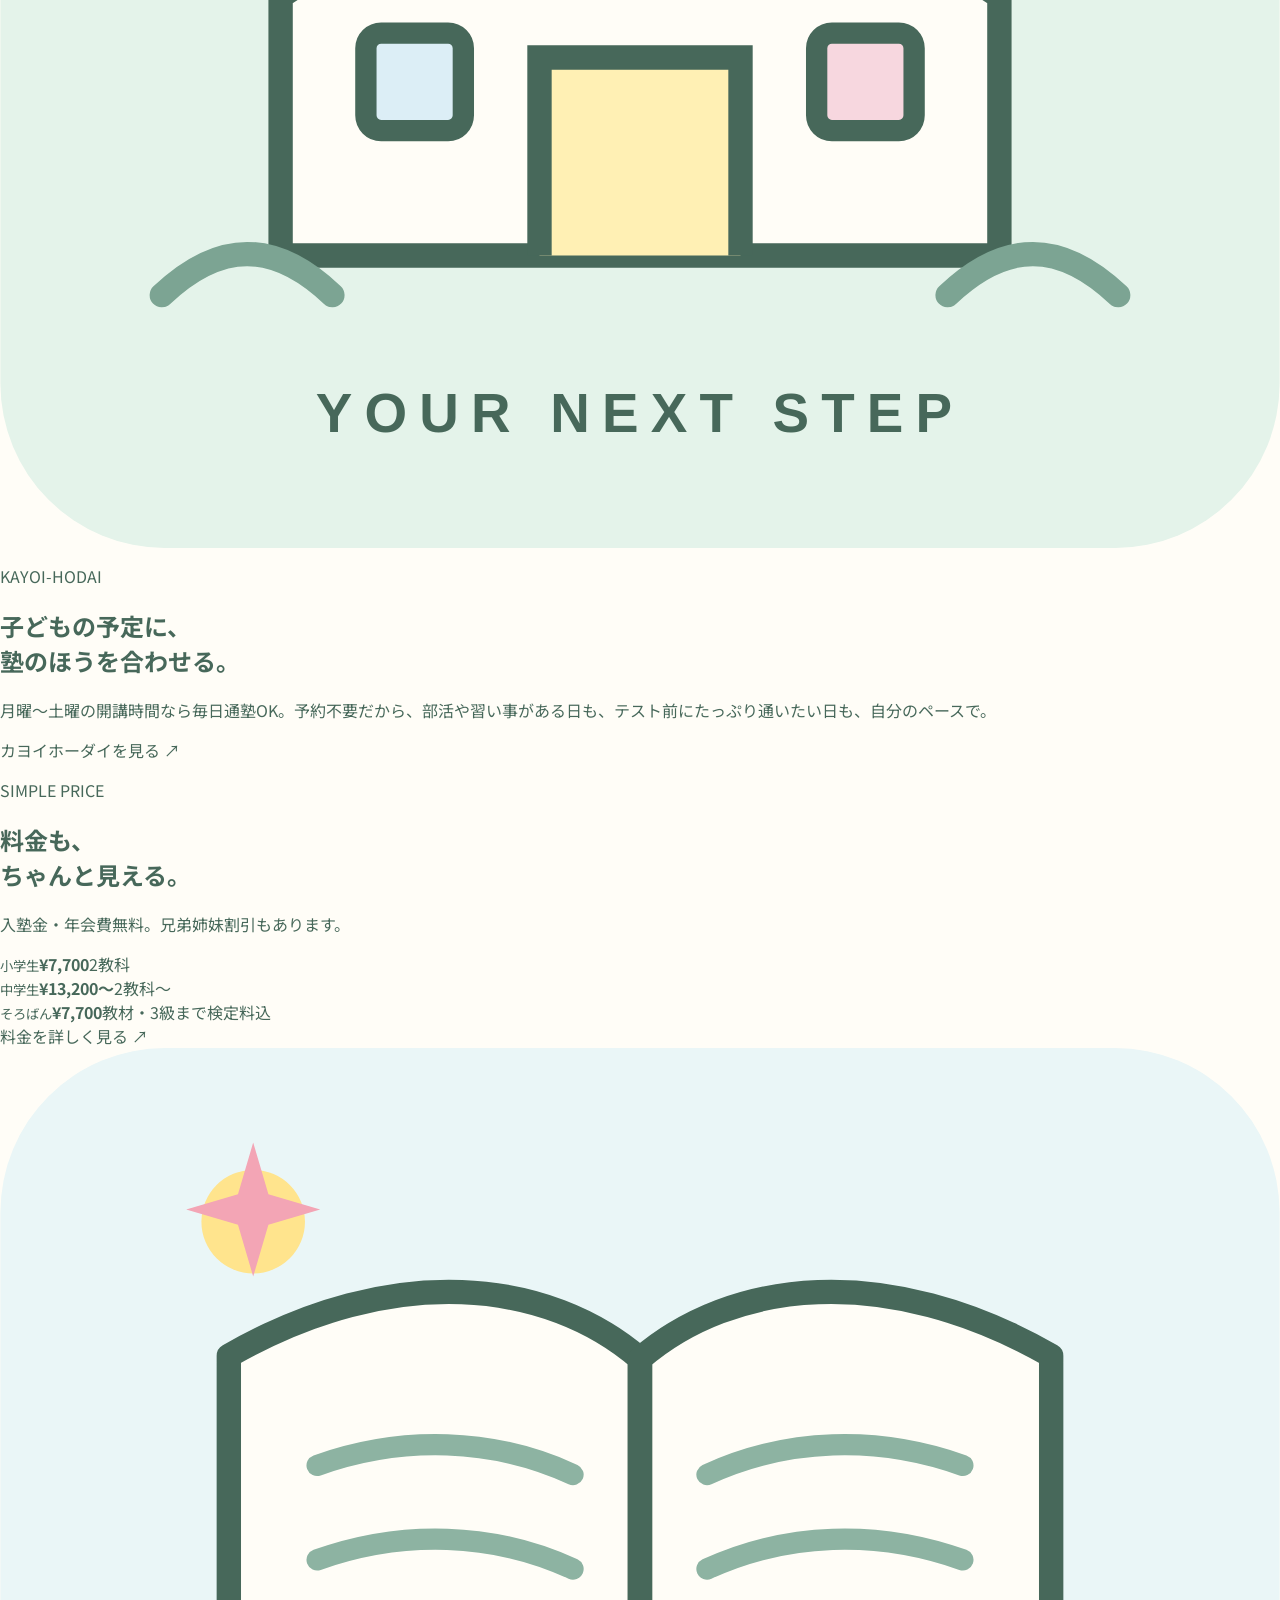
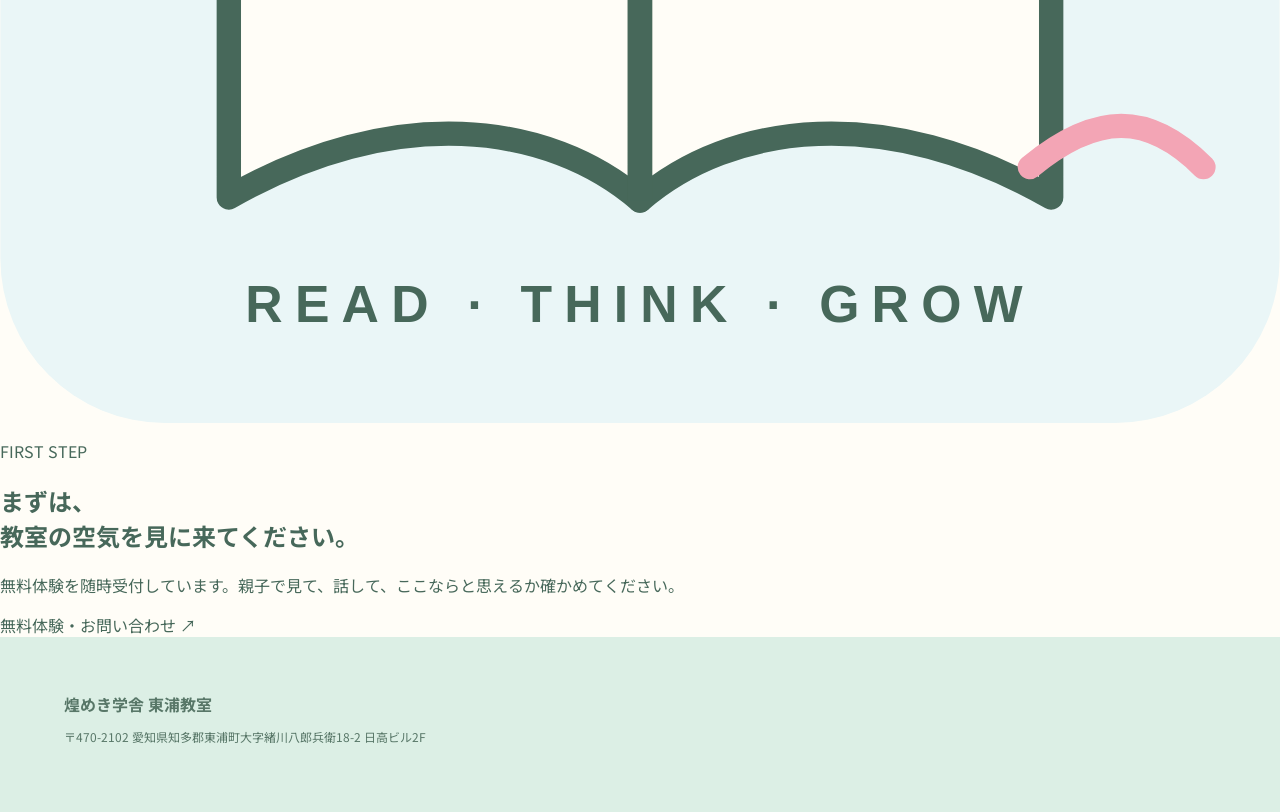
==== commit f270f5e9: "Replace TOP with final editorial composition" ====
--- a/index.html
+++ b/index.html
@@ -1,13 +1,11 @@
-<!doctype html><html lang="ja"><head><meta charset="utf-8"><meta name="viewport" content="width=device-width,initial-scale=1"><title>煌めき学舎 東浦教室｜学ぶって、ちょっと楽しい。</title><meta name="description" content="東浦で50年以上。学習塾・そろばん・英語を、一人ひとりに合わせて学べる煌めき学舎東浦教室。"><link rel="stylesheet" href="style.css"><style>
-.home-world{--world-ink:#46695b;--world-yellow:#ffe48d;--world-pink:#f7d7df;--world-blue:#dceff5;--world-mint:#dff3e8;background:#fffdf7;color:var(--world-ink)}.world-hero{min-height:900px;padding:145px 6vw 90px;display:grid;grid-template-columns:.88fr 1.12fr;gap:4vw;align-items:center;position:relative;overflow:hidden;background:radial-gradient(circle at 78% 20%,#fff1a9 0 8%,transparent 23%),linear-gradient(135deg,#e4f4e9,#fff7c9 58%,#f8dde3)}.world-hero-copy{position:relative;z-index:5;max-width:660px}.world-hero h1{font-size:clamp(64px,8.7vw,132px);line-height:.88;letter-spacing:-.09em;margin:22px 0 32px;font-weight:900}.world-hero h1 span{position:relative;display:inline-block}.world-hero h1 span:after,.world-intro h2 em:after,.world-experience h2 em:after,.world-menu h2 em:after,.world-kayoi h2 em:after,.world-price h2 em:after,.world-final h2 em:after{content:"";position:absolute;z-index:-1;left:-2%;right:-4%;bottom:4%;height:18%;background:var(--world-yellow);border-radius:14px}.world-hero-copy>p:not(.eyebrow){font-size:17px;line-height:2;color:#5e796d;max-width:560px}.world-hero-art{height:650px;position:relative;max-width:720px;margin-left:auto}.world-photo{position:absolute;overflow:hidden;border:9px solid #fff;box-shadow:20px 22px 0 #5b816d24}.world-photo img{transition:transform 1.2s cubic-bezier(.2,.8,.2,1)}.world-photo:hover img{transform:scale(1.06)}.main-photo{inset:2% 4% 4% 12%;border-radius:52px;transform:rotate(3deg)}.small-photo{width:235px;height:210px;left:0;bottom:0;border-radius:34px;transform:rotate(-7deg);z-index:4}.sun-burst{position:absolute;right:-15px;top:0;width:145px;height:145px;border-radius:50%;background:#fff0a1;display:grid;place-items:center;text-align:center;font:900 14px 'DM Sans',sans-serif;line-height:1.1;letter-spacing:.08em;z-index:6;transform:rotate(8deg)}.sun-burst small{font-size:9px}.doodle-book{position:absolute;right:4%;bottom:2%;z-index:6;width:100px;height:105px;background:#fff;border:4px solid var(--world-ink);border-radius:8px 14px 8px 14px;transform:rotate(8deg);display:grid;place-items:center;font-size:34px;box-shadow:8px 8px 0 #f0cfc0}.doodle-book span{font:900 8px 'DM Sans'}.doodle-pencil,.world-scribble{position:absolute;font-weight:900}.doodle-pencil{left:9%;top:12%;z-index:7;font-size:70px;transform:rotate(-35deg);color:#df8797}.world-scribble{z-index:1}.scribble-star{right:3%;bottom:10%;font-size:80px;color:#e59aa8;transform:rotate(15deg)}.scribble-pencil{left:48%;top:9%;font-size:56px;transform:rotate(20deg);color:#5f8d7a}.scribble-circle{width:180px;height:180px;border:3px dashed #7ca493;border-radius:50%;left:-70px;bottom:-75px}.world-marquee{overflow:hidden;background:var(--world-ink);color:#fff;padding:19px 0;white-space:nowrap}.world-marquee>div{display:flex;width:max-content;gap:34px;animation:marquee 22s linear infinite}.world-marquee span{font-size:clamp(22px,3vw,38px);font-weight:900}.world-marquee b{color:var(--world-yellow)}.world-intro{min-height:700px;padding:130px 8vw;display:grid;grid-template-columns:1fr 1fr;gap:8vw;align-items:center;background:#fffdf7}.intro-map{height:440px;position:relative;background:var(--world-blue);border-radius:48% 52% 45% 55%;overflow:hidden;transform:rotate(-3deg);box-shadow:18px 20px 0 #8cb6bd33}.intro-map:before{content:"";position:absolute;inset:14%;border:3px dashed #77a49a;border-radius:45% 55% 50% 40%;transform:rotate(8deg)}.map-line{position:absolute;width:58%;height:3px;background:#77a49a;left:20%;top:48%;transform:rotate(-18deg)}.map-dot{position:absolute;left:48%;top:42%;width:55px;height:55px;border-radius:50%;background:#df8797;color:#fff;display:grid;place-items:center;font-weight:900;border:5px solid #fff;box-shadow:0 7px 0 #d6a1aa}.map-note{position:absolute;left:18%;bottom:17%;background:#fff;padding:12px 18px;border-radius:999px;font-weight:900;transform:rotate(4deg)}.intro-copy{max-width:650px}.world-intro h2,.world-experience h2,.world-menu h2,.world-kayoi h2,.world-price h2,.world-final h2{font-size:clamp(48px,6vw,88px);line-height:1.02;letter-spacing:-.075em;margin:18px 0 26px}.intro-copy>p:not(.eyebrow),.kayoi-copy>p:not(.eyebrow),.world-price>div>p:not(.eyebrow),.world-final>div>p:not(.eyebrow){line-height:2;color:#607b70}.world-experience{padding:130px 6vw 160px;background:var(--world-pink);overflow:hidden}.experience-heading{max-width:1050px;margin:0 auto 80px}.experience-canvas{max-width:1180px;min-height:850px;margin:auto;position:relative}.experience-card{position:absolute;overflow:hidden;border:8px solid #fff;box-shadow:18px 20px 0 #5a806d24}.experience-card img{width:100%;height:100%;object-fit:cover;transition:transform 1s cubic-bezier(.2,.8,.2,1)}.experience-card:hover img{transform:scale(1.07)}.card-photo-a{width:49%;height:470px;left:3%;top:40px;border-radius:50px;transform:rotate(-4deg)}.card-photo-b{width:43%;height:410px;right:2%;bottom:55px;border-radius:48px;transform:rotate(5deg)}.experience-copy{position:absolute;max-width:320px;background:#fff;border-radius:26px;padding:26px;box-shadow:10px 12px 0 #7c9d9130}.experience-copy span{font:900 12px 'DM Sans'}.experience-copy h3{font-size:34px;line-height:1.05;margin:10px 0}.experience-copy p{font-size:13px;line-height:1.8;margin:0;color:#688073}.copy-a{right:5%;top:130px;transform:rotate(3deg)}.copy-b{left:10%;bottom:70px;transform:rotate(-3deg)}.experience-note{position:absolute;z-index:7;padding:18px 24px;background:var(--world-yellow);font-weight:900;border-radius:50%;display:grid;place-items:center;text-align:center;box-shadow:7px 9px 0 #d6b95b55}.note-one{left:47%;top:20px;width:110px;height:110px;transform:rotate(8deg)}.note-two{right:33%;bottom:2%;width:95px;height:95px;background:#dff1e7;transform:rotate(-10deg)}.giant-word{position:absolute;right:16%;bottom:22%;font:900 clamp(70px,10vw,150px)/.78 'DM Sans',sans-serif;letter-spacing:-.1em;color:#46695b;opacity:.16;transform:rotate(-7deg);pointer-events:none}.giant-word i{color:#df8797}.world-menu{padding:135px 6vw;background:#fffdf7}.menu-heading{max-width:1180px;margin:auto auto 55px}.world-menu-grid{max-width:1180px;margin:auto;display:grid;grid-template-columns:1.15fr .92fr .92fr;gap:18px}.world-menu-card{min-height:400px;border-radius:38px;padding:30px;position:relative;overflow:hidden;border:2px solid #46695b33;transition:transform .55s cubic-bezier(.2,.8,.2,1),box-shadow .55s}.world-menu-card:hover{transform:translateY(-12px) rotate(-1deg);box-shadow:13px 15px 0 #6e93822c}.study-card{background:#fff0aa}.abacus-card{background:#dff1e7}.english-card{background:#dfeff7}.mini-illustration{height:155px;display:grid;place-items:center;font:900 74px 'DM Sans',sans-serif;letter-spacing:-.1em;color:#46695b}.world-menu-card small{font:700 10px 'DM Sans';letter-spacing:.16em}.world-menu-card h3{font-size:40px;margin:10px 0}.world-menu-card p{font-size:13px;line-height:1.8;max-width:280px}.world-menu-card strong{position:absolute;right:28px;bottom:28px}.world-kayoi{padding:130px 8vw;display:grid;grid-template-columns:1fr .95fr;gap:8vw;align-items:center;background:var(--world-mint)}.kayoi-illustration{height:470px;position:relative;display:grid;grid-template-columns:repeat(3,1fr);gap:12px;align-content:center}.kayoi-illustration span{background:#fff;border:2px solid #46695b55;border-radius:22px;padding:18px;text-align:center;font:900 15px 'DM Sans';transform:rotate(var(--r,0deg))}.kayoi-illustration span:nth-child(2){transform:rotate(4deg)}.kayoi-illustration span:nth-child(3){transform:rotate(-3deg)}.kayoi-illustration span:nth-child(4){transform:rotate(3deg)}.kayoi-illustration span:nth-child(5){transform:rotate(-4deg)}.kayoi-illustration span:nth-child(6){transform:rotate(2deg)}.kayoi-illustration b{position:absolute;left:50%;top:50%;transform:translate(-50%,-50%) rotate(-6deg);width:170px;height:170px;border-radius:50%;background:var(--world-pink);display:grid;place-items:center;text-align:center;font-size:24px;box-shadow:12px 13px 0 #9c777d33}.world-price{padding:110px 8vw;display:grid;grid-template-columns:.7fr .9fr 1.4fr auto;gap:35px;align-items:center;background:#fff4ce}.price-stamp{width:130px;height:130px;border-radius:50%;background:#df8797;color:#fff;display:grid;place-items:center;text-align:center;font:900 25px/1 'DM Sans';transform:rotate(-8deg);box-shadow:9px 10px 0 #b66e7c55}.price-stamp small{font-size:9px}.world-price h2{margin:10px 0}.price-bubbles{display:grid;grid-template-columns:repeat(3,1fr);gap:12px}.price-bubbles div{background:#fff;border-radius:24px;padding:20px;border:1px solid #46695b33}.price-bubbles small,.price-bubbles span{display:block;font-size:10px}.price-bubbles strong{display:block;font:900 25px 'DM Sans';margin:9px 0;color:#46695b}.world-final{padding:140px 8vw 170px;text-align:center;background:var(--world-blue);position:relative;overflow:hidden}.world-final>div:not(.final-doodles){max-width:800px;margin:auto}.final-doodles{font:900 clamp(25px,5vw,60px) 'DM Sans';letter-spacing:.15em;opacity:.35;margin-bottom:35px}.world-final h2{font-size:clamp(48px,7vw,92px)}.world-final .cta{margin-top:22px}.home-world footer{background:#dcefe5}.home-world footer>div{max-width:1180px;margin:auto}.home-world footer{padding:55px 6vw;display:flex;justify-content:space-between;gap:30px}.home-world footer p{font-size:12px}
-@media(max-width:900px){.world-hero{min-height:auto;padding:125px 20px 70px;grid-template-columns:1fr;gap:35px}.world-hero h1{font-size:clamp(58px,16vw,92px)}.world-hero-copy>p:not(.eyebrow){font-size:15px}.world-hero-art{height:500px;width:100%}.main-photo{inset:4% 1% 4% 8%}.small-photo{width:170px;height:150px;left:-3px}.sun-burst{width:110px;height:110px;font-size:11px;right:0}.doodle-book{width:75px;height:80px;font-size:25px}.doodle-pencil{font-size:48px}.world-intro,.world-kayoi{grid-template-columns:1fr;padding:90px 20px;gap:55px}.intro-map{height:330px}.world-intro h2,.world-experience h2,.world-menu h2,.world-kayoi h2,.world-price h2,.world-final h2{font-size:clamp(44px,12vw,65px)}.world-experience{padding:90px 20px 110px}.experience-heading{margin-bottom:45px}.experience-canvas{min-height:1050px}.card-photo-a{width:84%;height:370px;left:4%;top:30px}.card-photo-b{width:78%;height:330px;right:3%;bottom:150px}.copy-a{right:0;top:330px;max-width:230px;padding:19px}.copy-b{left:0;bottom:45px;max-width:240px;padding:19px}.experience-copy h3{font-size:27px}.note-one{left:auto;right:4%;top:0}.note-two{right:7%;bottom:5%}.giant-word{right:0;bottom:27%;font-size:70px}.world-menu{padding:90px 20px}.world-menu-grid{grid-template-columns:1fr}.world-menu-card{min-height:320px}.world-price{padding:85px 20px;grid-template-columns:1fr;gap:25px}.price-bubbles{grid-template-columns:1fr 1fr}.world-final{padding:100px 20px 120px}.home-world footer{display:block;padding:45px 20px}.scribble-pencil{display:none}}
-</style></head><body class="home-world"><header class="nav"><a class="brand" href="index.html">煌めき学舎<span>東浦教室</span></a><nav><a href="index.html" class="top-link">TOP</a><a href="about.html">私たち</a><a href="study.html">学習塾</a><a href="abacus.html">そろばん</a><a href="english.html">英語</a><a href="price.html">料金</a><a href="teacher.html">先生</a><a href="access.html">アクセス</a></nav><a class="cta" href="tel:0562-57-6766">無料体験 ↗</a><button class="menu" aria-label="メニュー">☰</button></header><main>
-<section class="world-hero"><div class="world-scribble scribble-star">✦</div><div class="world-scribble scribble-pencil">✎</div><div class="world-scribble scribble-circle"></div><div class="world-hero-copy reveal"><p class="eyebrow">KIRAMEKI GAKUSHA / HIGASHIURA</p><h1>学ぶって、<br><span>ちょっと楽しい。</span></h1><p>「わかった！」が増えると、毎日の景色まで少し変わる。先生と子どもの距離が近い、東浦の学び場です。</p><div class="hero-actions"><a class="cta" href="study.html">学び方を見る ↗</a><a class="text-link" href="about.html">煌めき学舎って？ →</a></div></div><div class="world-hero-art"><div class="sun-burst">KIRAMEKI<br><small>LEARNING<br>DAY</small></div><div class="world-photo main-photo parallax" data-speed=".08"><img src="2oju7nIXRXYMj5EXMi5f2z-mTLPUeyx_sqi3_oCTzv20dyEluY5mAIaZ6GnfXAo4ZkonswZX54teIfTLYsmvnEYU8Tzldk9V6tSHA-HHB3TwSt53IvnfRZjSXMgpoGB90sYSODOHm_RZekqjH7ZH0GI32-0FEk0UFfgl0K0XTwcgPzQKRctrCWikqcsm1CVy.jpeg" alt="先生と子どもたちが一緒に学ぶ様子"></div><div class="world-photo small-photo"><img src="GF0f7G2EW9j7JtYBlsTXuvc9Zati-fmS6WSeuP0ZU3r13-KfIEWSJCssFpo3jvqyFzF6ypkYAJWDBqGeHluaDLP5ztHBE7lmJUvu4UOB-OYWcOAY0WAOtS23kD1bEs_fxbLZ0o5DxoKd6ZYadVsOKyg5-r6wwhahDIumCdGq2TKsKWZFWU1MI6Y7opp1Wn4Q.jpeg" alt="教室で学ぶ子どもたち"></div><div class="doodle-book">▱<br><span>BOOK</span></div><div class="doodle-pencil">✎</div></div></section>
-<div class="world-marquee"><div><span>先生と話す</span><b>✦</b><span>考えてみる</span><b>✦</b><span>できた！</span><b>✦</b><span>またやってみる</span><b>✦</b><span>先生と話す</span><b>✦</b></div></div>
-<section class="world-intro"><div class="intro-map"><div class="map-line"></div><div class="map-dot">東浦</div><span class="map-note">ここで、50年以上。</span></div><div class="intro-copy reveal"><p class="eyebrow">A PLACE TO GROW</p><h2>勉強だけじゃない。<br><em>「できた！」が育つ場所。</em></h2><p>成績だけを追いかけるのではなく、自分で考え、質問して、挑戦する。そんな小さな成功体験を先生と一緒につくります。</p><a class="round-link" href="about.html">私たちのことを知る ↗</a></div></section>
-<section class="world-experience"><div class="experience-heading reveal"><p class="eyebrow">ONE DAY / KIRAMEKI</p><h2>教室の中には、<br><em>いろんな「楽しい」がある。</em></h2></div><div class="experience-canvas"><div class="experience-note note-one">わかった！<br><small>✦</small></div><div class="experience-note note-two">Let's try!</div><div class="experience-card card-photo-a parallax" data-speed=".05"><img src="GF0f7G2EW9j7JtYBlsTXuvc9Zati-fmS6WSeuP0ZU3r13-KfIEWSJCssFpo3jvqyFzF6ypkYAJWDBqGeHluaDLP5ztHBE7lmJUvu4UOB-OYWcOAY0WAOtS23kD1bEs_fxbLZ0o5DxoKd6ZYadVsOKyg5-r6wwhahDIumCdGq2TKsKWZFWU1MI6Y7opp1Wn4Q.jpeg" alt="教室で学ぶ生徒たち"></div><div class="experience-copy copy-a reveal"><span>01</span><h3>近いから、<br>質問できる。</h3><p>先生との距離が近いから、「ここがわからない」をそのままにしない。</p></div><div class="experience-card card-photo-b parallax" data-speed=".1"><img src="2oju7nIXRXYMj5EXMi5f2z-mTLPUeyx_sqi3_oCTzv20dyEluY5mAIaZ6GnfXAo4ZkonswZX54teIfTLYsmvnEYU8Tzldk9V6tSHA-HHB3TwSt53IvnfRZjSXMgpoGB90sYSODOHm_RZekqjH7ZH0GI32-0FEk0UFfgl0K0XTwcgPzQKRctrCWikqcsm1CVy.jpeg" alt="先生と生徒が一緒に学ぶ様子"></div><div class="experience-copy copy-b reveal"><span>02</span><h3>できたら、<br>一緒に喜ぶ。</h3><p>できた瞬間を誰かと分かち合える。それが次の一歩につながります。</p></div><div class="giant-word">TRY<br><i>AGAIN</i></div></div></section>
-<section class="world-menu"><div class="menu-heading reveal"><p class="eyebrow">CHOOSE YOUR WORLD</p><h2>今日は、<br><em>どの「学ぶ」？</em></h2></div><div class="world-menu-grid"><a href="study.html" class="world-menu-card study-card reveal"><div class="mini-illustration">✎</div><small>01 / STUDY</small><h3>学習塾</h3><p>小・中・高。個別指導、映像授業、テスト・受験対策。</p><strong>学習塾へ ↗</strong></a><a href="abacus.html" class="world-menu-card abacus-card reveal"><div class="mini-illustration">123</div><small>02 / ABACUS</small><h3>そろばん</h3><p>計算力だけでなく、集中力や記憶力も育てる。</p><strong>そろばんへ ↗</strong></a><a href="english.html" class="world-menu-card english-card reveal"><div class="mini-illustration">ABC</div><small>03 / ENGLISH</small><h3>英語</h3><p>外国人講師と50分。KIDSから大人まで。</p><strong>英語へ ↗</strong></a></div></section>
-<section class="world-kayoi"><div class="kayoi-illustration"><span>MON</span><span>TUE</span><span>WED</span><span>THU</span><span>FRI</span><span>SAT</span><b>いつでも<br>おいで！</b></div><div class="kayoi-copy reveal"><p class="eyebrow">KAYOI-HODAI</p><h2>子どもの予定に、<br><em>塾のほうを合わせる。</em></h2><p>月曜〜土曜の開講時間なら毎日通塾OK、予約不要。部活や習い事がある日も、テスト前にたっぷり通いたい日も。</p><a class="round-link" href="study.html#kayoi">カヨイホーダイを見る ↗</a></div></section>
-<section class="world-price"><div class="price-stamp">FREE<br><small>ENTRY</small></div><div class="reveal"><p class="eyebrow">PRICE / SIMPLE</p><h2>料金は、<br><em>わかりやすく。</em></h2><p>入塾金・年会費無料。兄弟姉妹割引もあります。</p></div><div class="price-bubbles"><div><small>小学生</small><strong>¥7,700</strong><span>2教科</span></div><div><small>中学生</small><strong>¥13,200〜</strong><span>2教科〜</span></div><div><small>そろばん</small><strong>¥7,700</strong><span>教材・3級まで検定料込</span></div></div><a class="round-link" href="price.html">料金・コースを見る ↗</a></section>
-<section class="world-final"><div class="final-doodles">✦　✎　123　ABC　✦</div><div class="reveal"><p class="eyebrow">FIRST STEP</p><h2>まずは、<br><em>教室の空気を見に来てください。</em></h2><p>無料体験を随時受付しています。親子で見て、話して、ここならと思えるか確かめてください。</p><a class="cta" href="tel:0562-57-6766">無料体験・お問い合わせ ↗</a></div></section>
-</main><footer><div><b>煌めき学舎 東浦教室</b><p>〒470-2102 愛知県知多郡東浦町大字緒川八郎兵衛18-2 日高ビル2F（ソフトバンクさんの上）</p></div><p>16:00〜22:30 / 不定休 / 駐車場あり</p></footer><script src="script.js"></script></body></html>+<!doctype html><html lang="ja"><head><meta charset="utf-8"><meta name="viewport" content="width=device-width,initial-scale=1"><title>煌めき学舎 東浦教室｜学ぶって、ちょっと楽しい。</title><meta name="description" content="東浦で50年以上。学習塾・そろばん・英語を、一人ひとりに合わせて学べる煌めき学舎東浦教室。"><link rel="stylesheet" href="style.css"></head><body class="home-world top-rebuild"><header class="nav"><a class="brand" href="index.html">煌めき学舎<span>東浦教室</span></a><nav><a href="index.html" class="top-link">TOP</a><a href="about.html">私たち</a><a href="study.html">学習塾</a><a href="abacus.html">そろばん</a><a href="english.html">英語</a><a href="price.html">料金</a><a href="teacher.html">先生</a><a href="access.html">アクセス</a></nav><a class="cta" href="contact.html">無料体験 ↗</a><button class="menu" aria-label="メニュー">☰</button></header><main>
+<section class="top-hero"><div class="top-hero-copy"><p class="top-kicker">KIRAMEKI GAKUSHA / HIGASHIURA</p><h1>学ぶって、<br><em>ちょっと楽しい。</em></h1><p class="top-lead">「わかった！」が増えると、毎日の景色まで少し変わる。先生と子どもの距離が近い、東浦の学び場です。</p><a class="top-link-button" href="study.html">学び方を見る <span>↗</span></a></div><figure class="top-hero-photo"><img src="2oju7nIXRXYMj5EXMi5f2z-mTLPUeyx_sqi3_oCTzv20dyEluY5mAIaZ6GnfXAo4ZkonswZX54teIfTLYsmvnEYU8Tzldk9V6tSHA-HHB3TwSt53IvnfRZjSXMgpoGB90sYSODOHm_RZekqjH7ZH0GI32-0FEk0UFfgl0K0XTwcgPzQKRctrCWikqcsm1CVy.jpeg" alt="先生と生徒が一緒に学ぶ煌めき学舎の教室" fetchpriority="high"></figure><div class="hero-sticker">50+<small>YEARS IN<br>HIGASHIURA</small></div><div class="hero-pencil" aria-hidden="true">✎</div></section>
+<section class="top-concept"><div class="concept-art"><img src="assets/illustration-learning.svg" alt="ノートと鉛筆、学ぶ子どもたちのイラスト" loading="lazy"></div><div class="concept-copy"><p class="section-kicker">CONCEPT</p><h2>できるを増やす。<br><em>好き</em>を育てる。</h2><p>成績だけを追いかけるのではなく、自分で考え、質問して、挑戦する。小さな「できた！」を先生と一緒につくっていきます。</p><a href="about.html">煌めき学舎について <span>↗</span></a></div></section>
+<section class="top-photo-chapter reveal-photo"><figure class="chapter-photo chapter-photo-main"><img src="Gemini_Generated_Image_oov12zoov12zoov1.jpg" alt="先生と子どもが机を囲んで学ぶ様子" loading="lazy"></figure><div class="chapter-caption"><span>01 / EVERYDAY</span><strong>先生が近いから、<br>「ここがわからない」が言える。</strong></div><div class="chapter-doodle">✦</div></section>
+<section class="top-pause"><div class="pause-word">TRY</div><div class="pause-copy"><p class="section-kicker">A LITTLE STEP</p><h2>今日の「できた」が、<br>明日の自信になる。</h2><p>教室に来る。先生に聞く。もう一度やってみる。そんな小さな一歩を、毎日の学びに。</p></div><img src="assets/illustration-pencil.svg" alt="鉛筆のイラスト" loading="lazy"></section>
+<section class="top-photo-pair reveal-photo"><figure class="pair-main"><img src="ChatGPT Image 2026年9月10日 22_22_24.png" alt="集中して勉強する子ども" loading="lazy"></figure><figure class="pair-side"><img src="ChatGPT Image 2026年9月10日 21_29_30 (1).png" alt="先生と生徒が向き合って学ぶ様子" loading="lazy"></figure><div class="pair-note">KEEP<br>GOING!</div></section>
+<section class="top-services"><div class="services-head"><p class="section-kicker">CHOOSE YOUR WAY</p><h2>学び方は、<br><em>ひとつじゃない。</em></h2><p>小・中・高校の学習塾に、そろばん、英語。今の子どもに合う入口から始められます。</p></div><div class="service-list"><a class="service-row" href="study.html"><span class="service-no">01</span><div class="service-art"><img src="assets/illustration-learning.svg" alt="学習塾のイラスト" loading="lazy"></div><div><small>STUDY</small><h3>学習塾</h3><p>個別指導・映像授業・テスト・受験対策</p></div><b>↗</b></a><a class="service-row" href="abacus.html"><span class="service-no">02</span><div class="service-art"><img src="assets/illustration-abacus.svg" alt="そろばんのイラスト" loading="lazy"></div><div><small>ABACUS</small><h3>そろばん</h3><p>集中力・記憶力・考える力を育てる</p></div><b>↗</b></a><a class="service-row" href="english.html"><span class="service-no">03</span><div class="service-art"><img src="assets/illustration-english.svg" alt="英語学習のイラスト" loading="lazy"></div><div><small>ENGLISH</small><h3>英語</h3><p>子どもから大人まで、楽しく話して学ぶ</p></div><b>↗</b></a></div></section>
+<section class="top-kayoi"><div class="kayoi-shape"><img src="assets/illustration-school.svg" alt="通い放題をイメージした学校のイラスト" loading="lazy"></div><div><p class="section-kicker">KAYOI-HODAI</p><h2>子どもの予定に、<br><em>塾のほうを合わせる。</em></h2><p>月曜〜土曜の開講時間なら毎日通塾OK。予約不要だから、部活や習い事がある日も、テスト前にたっぷり通いたい日も、自分のペースで。</p><a href="study.html">カヨイホーダイを見る <span>↗</span></a></div></section>
+<section class="top-price"><div><p class="section-kicker">SIMPLE PRICE</p><h2>料金も、<br><em>ちゃんと見える。</em></h2><p>入塾金・年会費無料。兄弟姉妹割引もあります。</p></div><div class="price-line"><div><small>小学生</small><strong>¥7,700</strong><span>2教科</span></div><div><small>中学生</small><strong>¥13,200〜</strong><span>2教科〜</span></div><div><small>そろばん</small><strong>¥7,700</strong><span>教材・3級まで検定料込</span></div></div><a class="top-link-button" href="price.html">料金を詳しく見る <span>↗</span></a></section>
+<section class="top-final"><img src="assets/illustration-book.svg" alt="ノートのイラスト" loading="lazy"><p class="section-kicker">FIRST STEP</p><h2>まずは、<br><em>教室の空気を見に来てください。</em></h2><p>無料体験を随時受付しています。親子で見て、話して、ここならと思えるか確かめてください。</p><a class="top-link-button" href="contact.html">無料体験・お問い合わせ <span>↗</span></a></section>
+</main><footer><div><b>煌めき学舎 東浦教室</b><p>〒470-2102 愛知県知多郡東浦町大字緒川八郎兵衛18-2 日高ビル2F</p></div></footer><script src="script.js"></script></body></html>
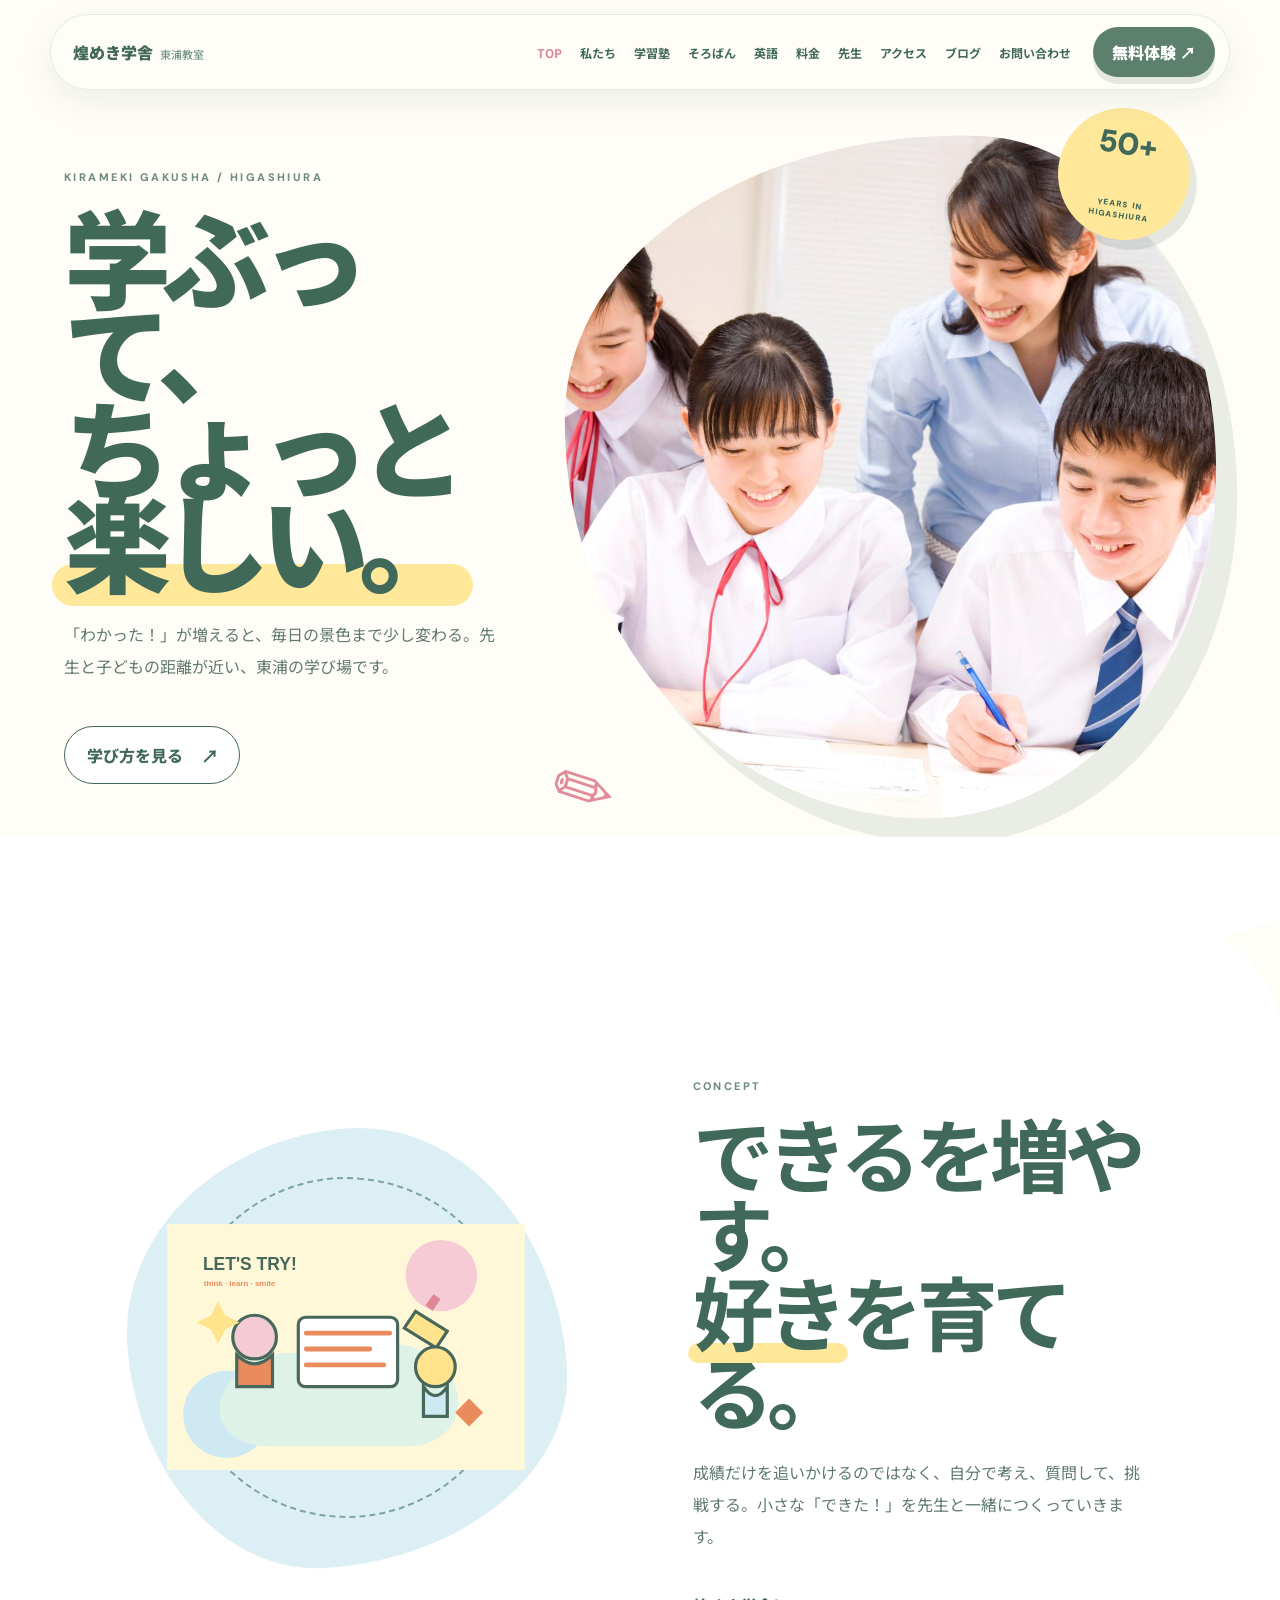
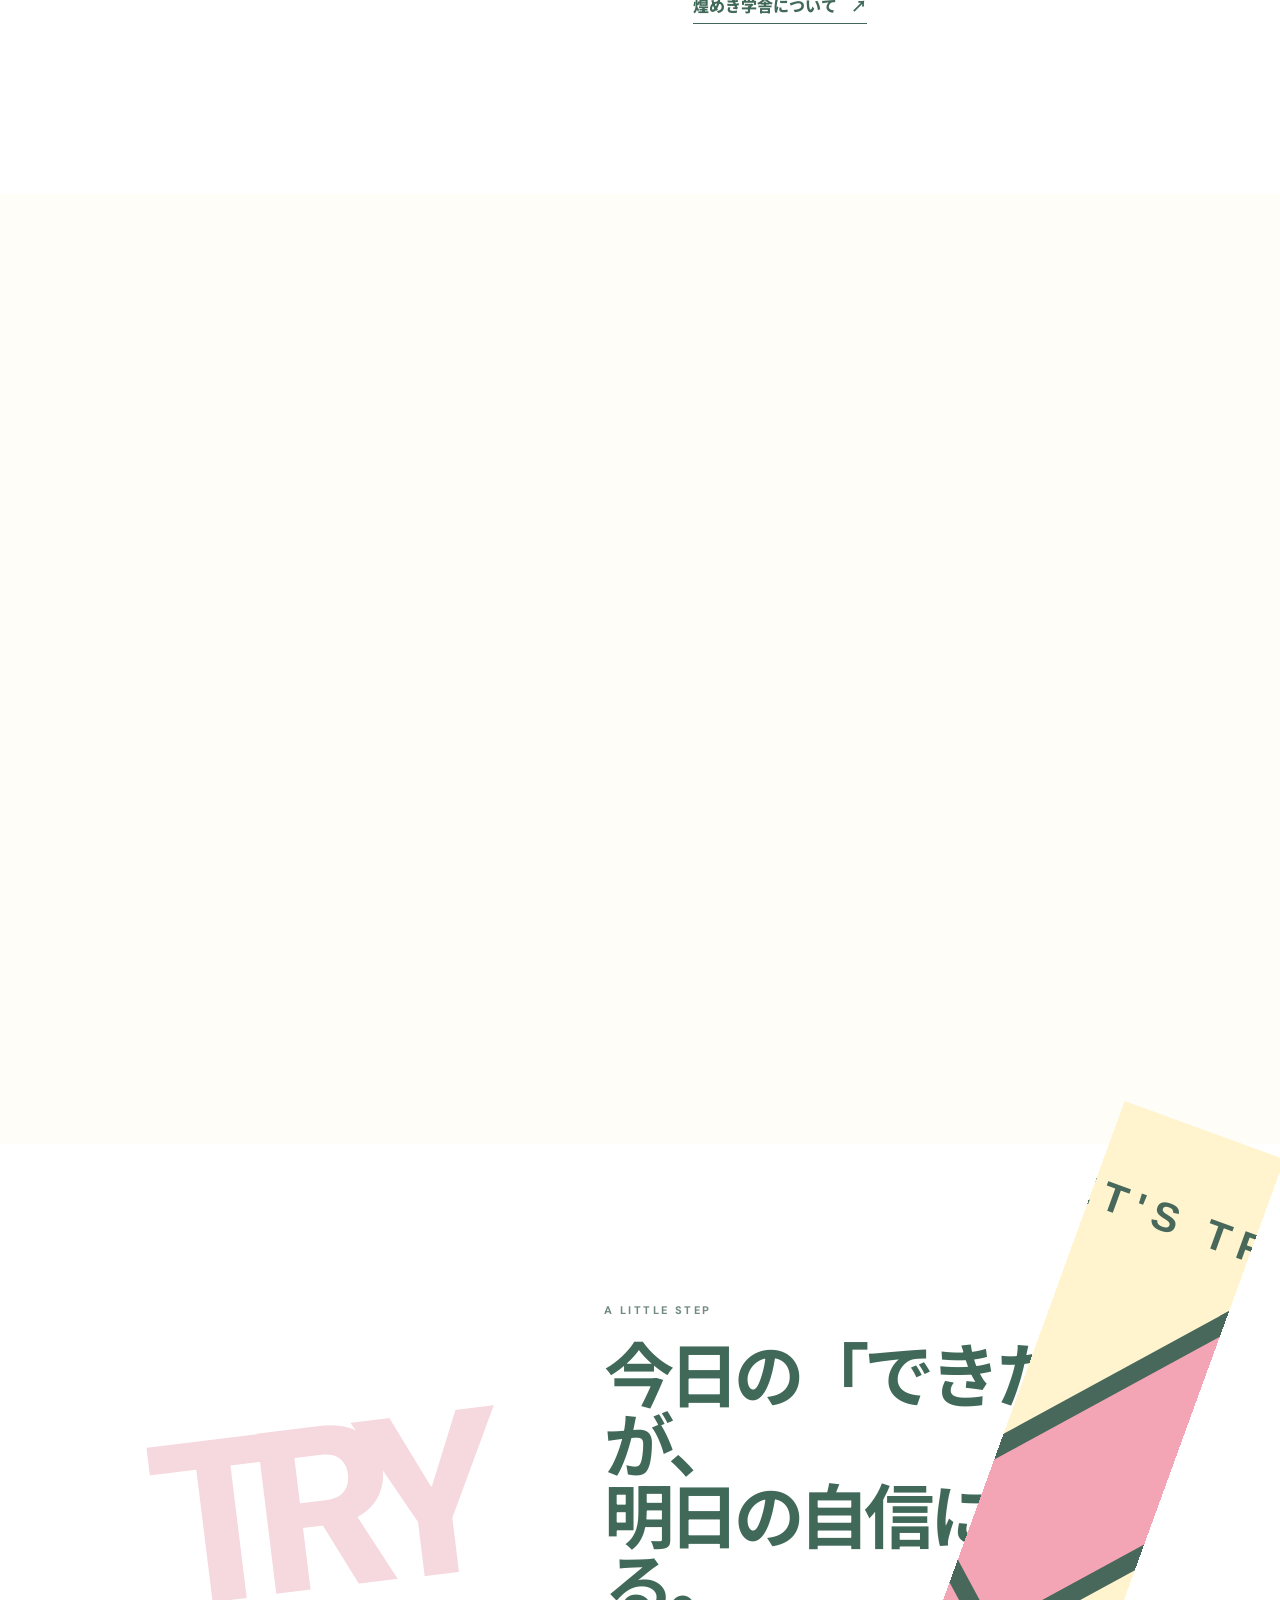
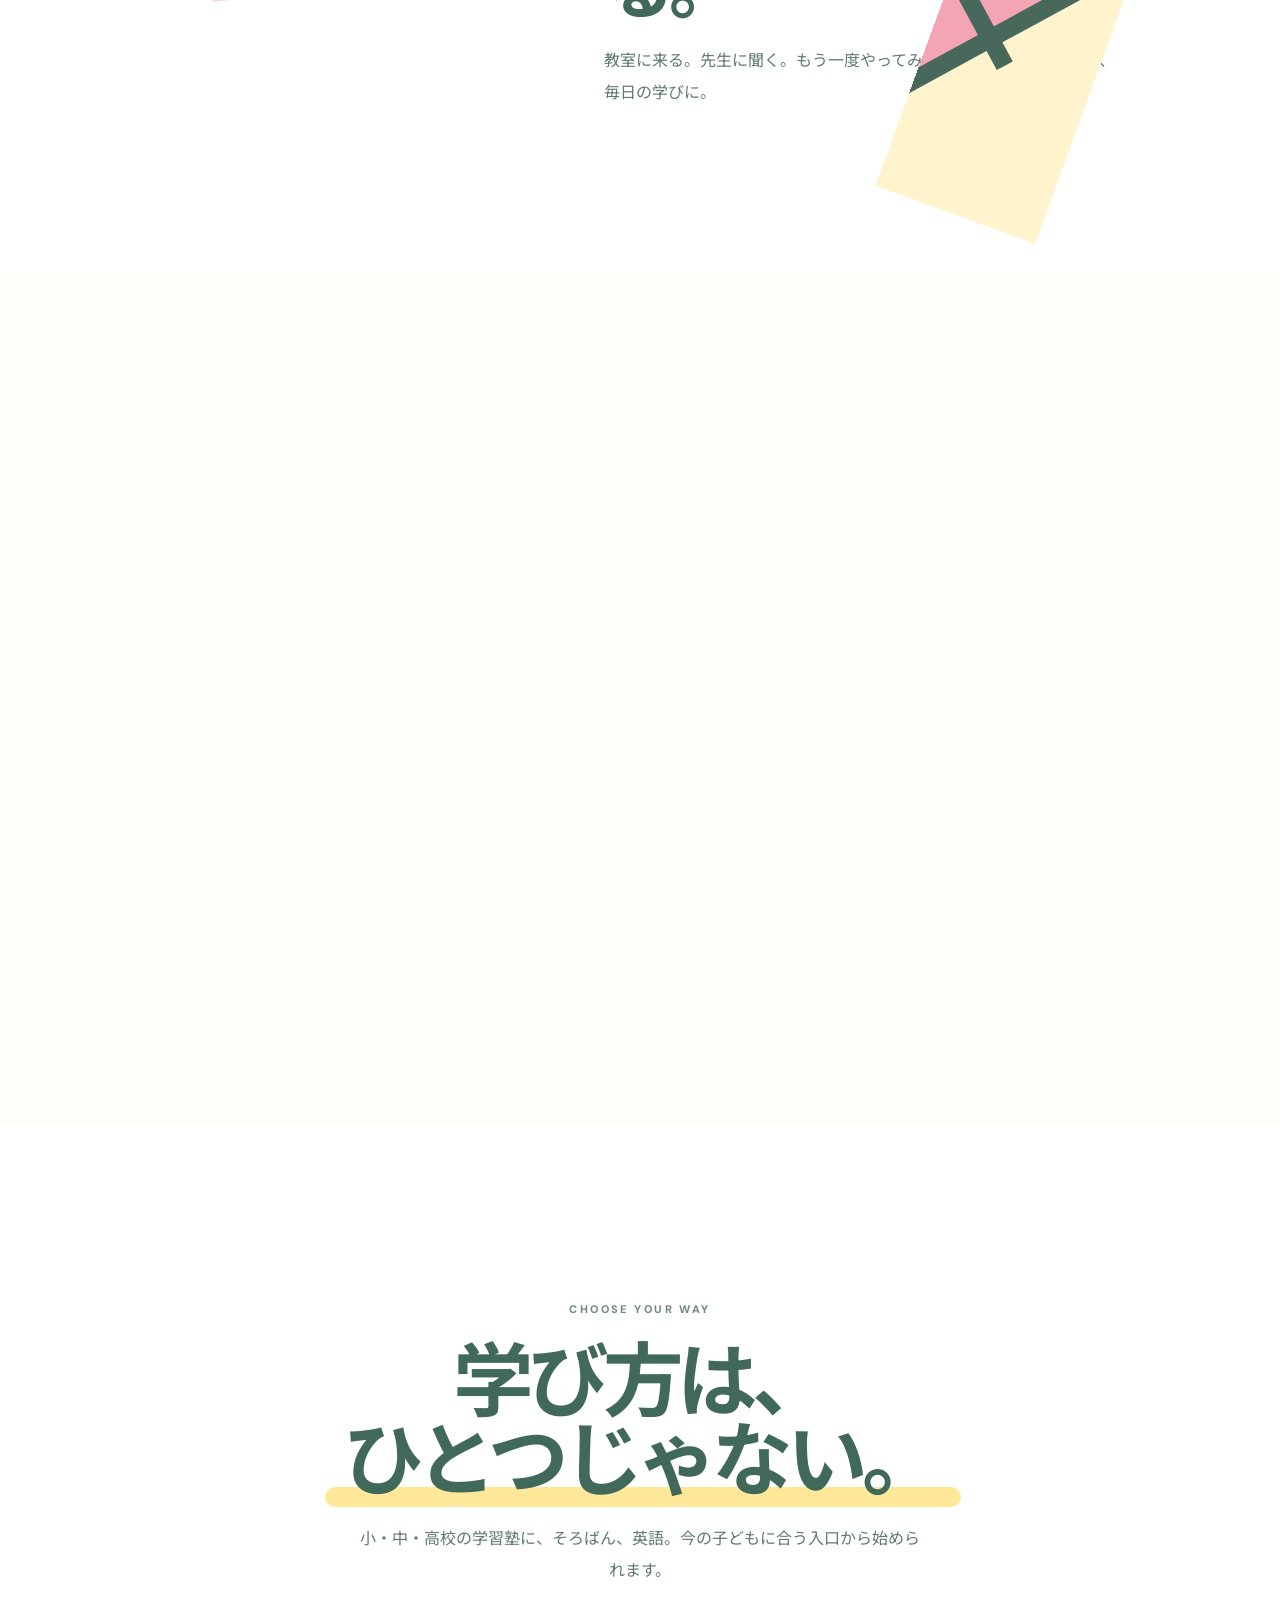
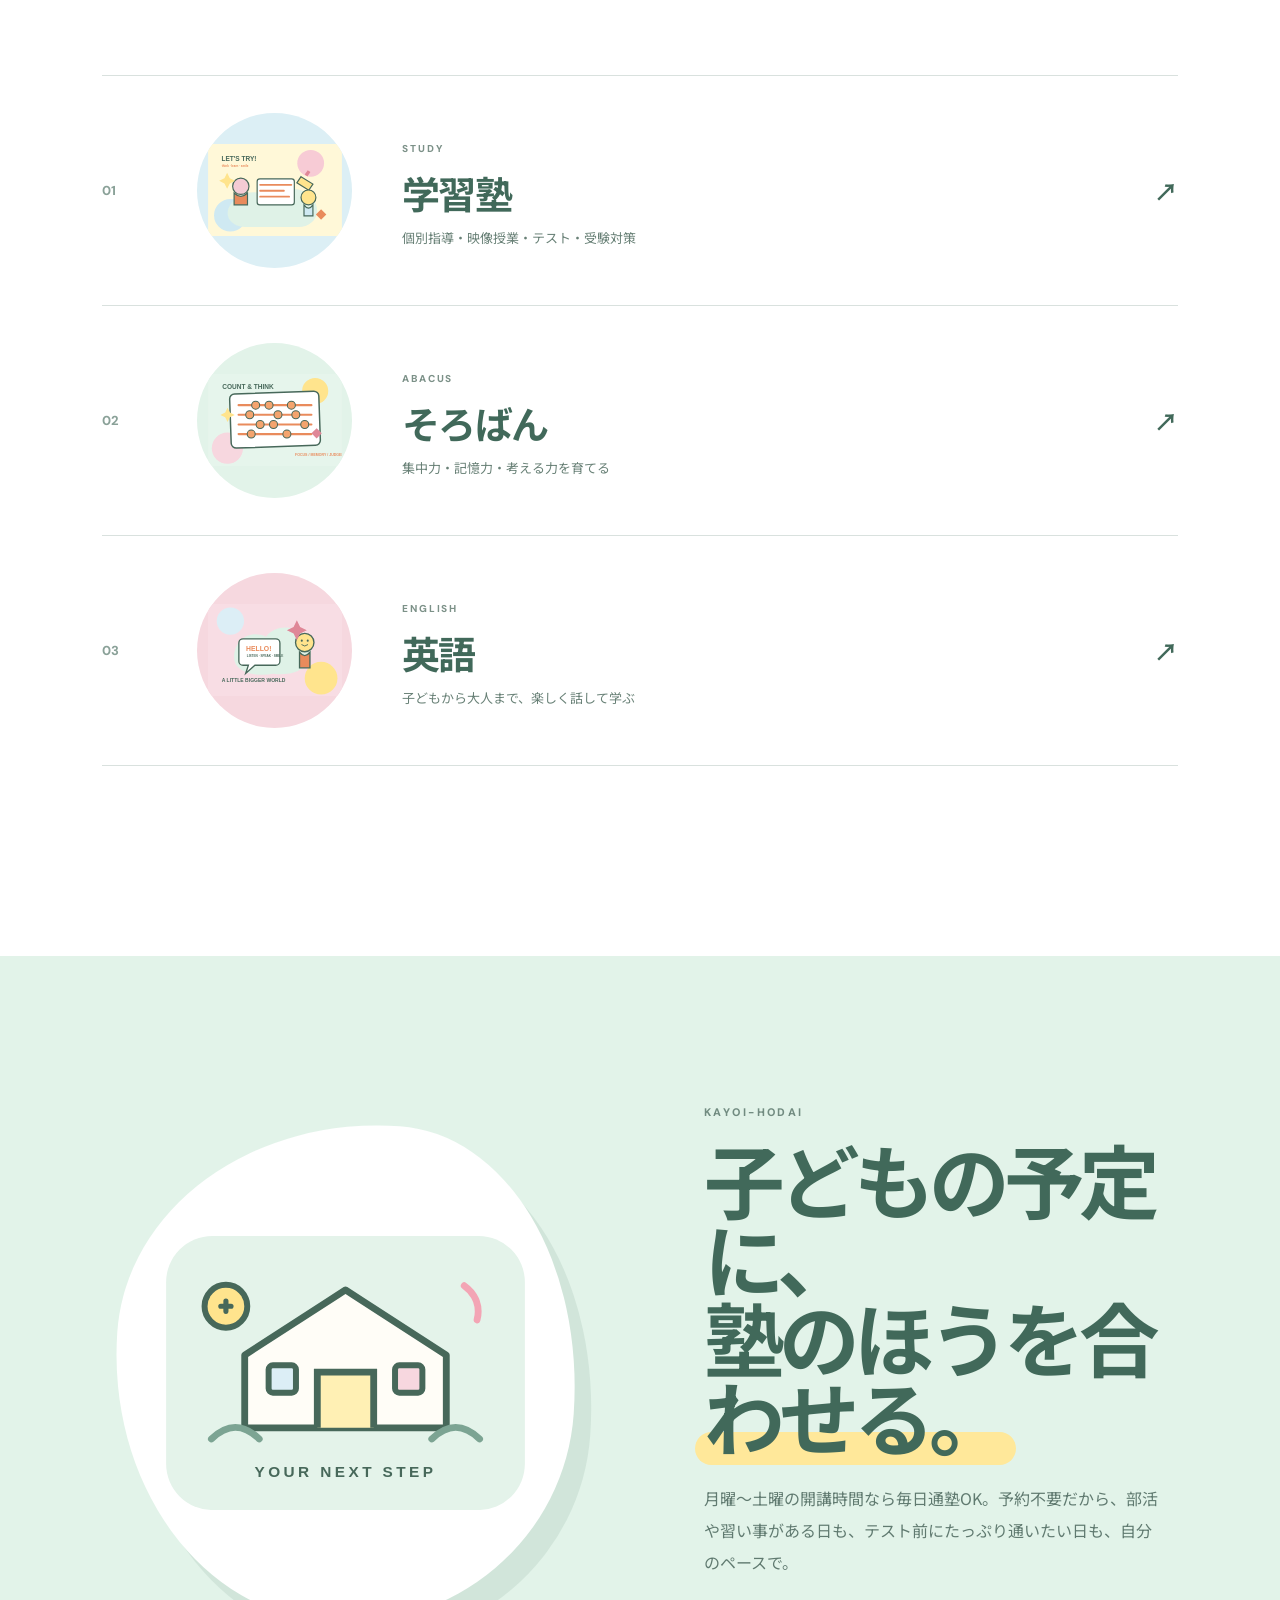
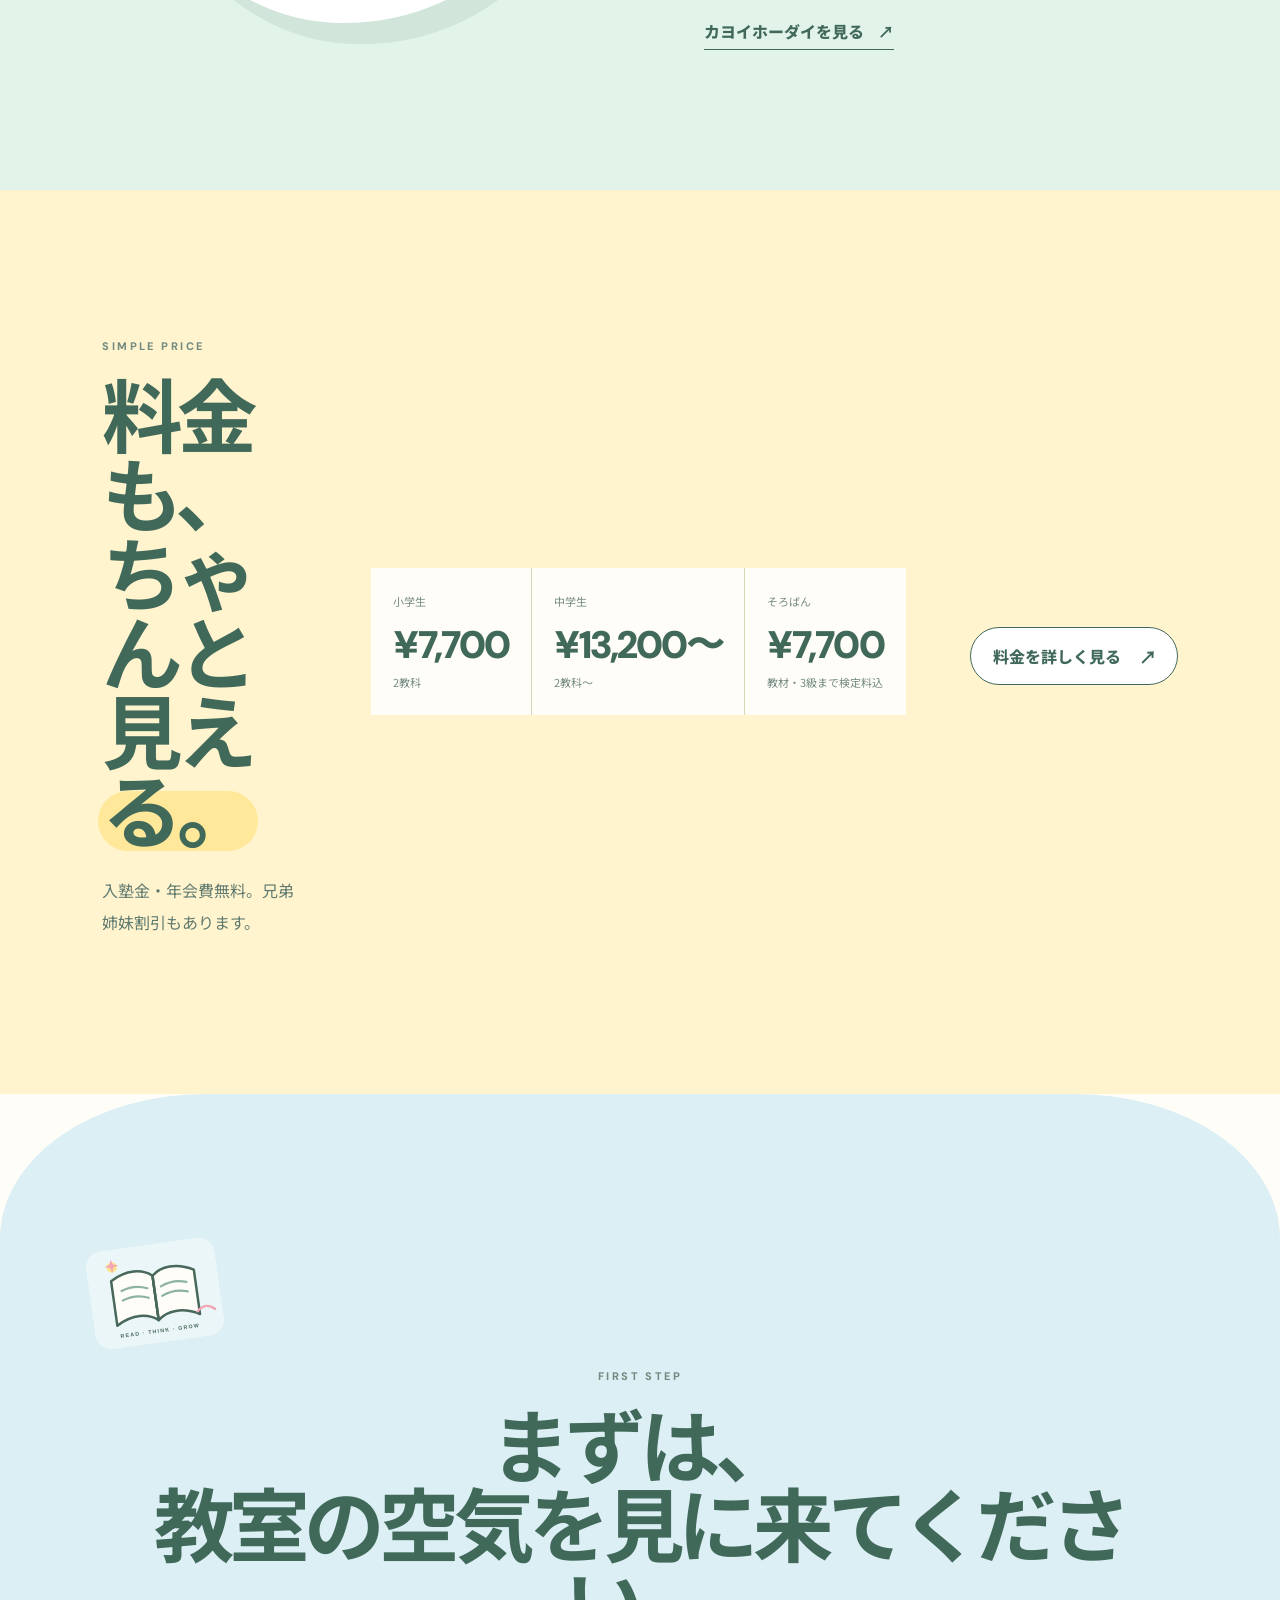
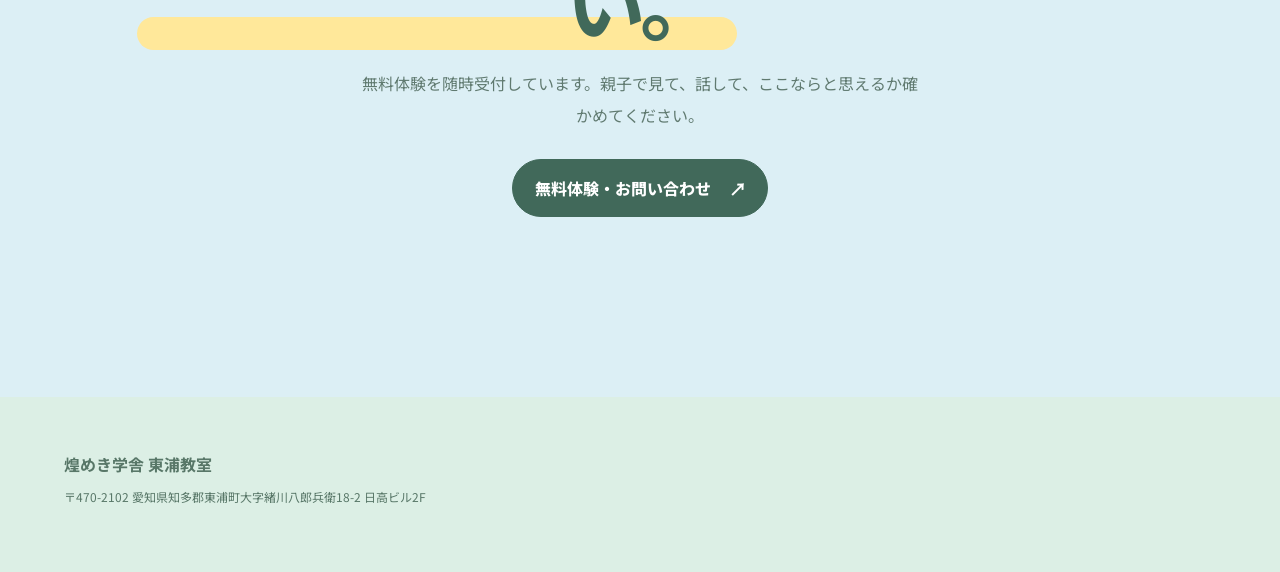
==== commit 3ab259ab: "Fix TOP page CSS loading for typography and layout" ====
--- a/index.html
+++ b/index.html
@@ -1,4 +1,4 @@
-<!doctype html><html lang="ja"><head><meta charset="utf-8"><meta name="viewport" content="width=device-width,initial-scale=1"><title>煌めき学舎 東浦教室｜学ぶって、ちょっと楽しい。</title><meta name="description" content="東浦で50年以上。学習塾・そろばん・英語を、一人ひとりに合わせて学べる煌めき学舎東浦教室。"><link rel="stylesheet" href="style.css"></head><body class="home-world top-rebuild"><header class="nav"><a class="brand" href="index.html">煌めき学舎<span>東浦教室</span></a><nav><a href="index.html" class="top-link">TOP</a><a href="about.html">私たち</a><a href="study.html">学習塾</a><a href="abacus.html">そろばん</a><a href="english.html">英語</a><a href="price.html">料金</a><a href="teacher.html">先生</a><a href="access.html">アクセス</a></nav><a class="cta" href="contact.html">無料体験 ↗</a><button class="menu" aria-label="メニュー">☰</button></header><main>
+<!doctype html><html lang="ja"><head><meta charset="utf-8"><meta name="viewport" content="width=device-width,initial-scale=1"><title>煌めき学舎 東浦教室｜学ぶって、ちょっと楽しい。</title><meta name="description" content="東浦で50年以上。学習塾・そろばん・英語を、一人ひとりに合わせて学べる煌めき学舎東浦教室。"><link rel="stylesheet" href="style.css"><link rel="stylesheet" href="top-rebuild.css"></head><body class="home-world top-rebuild"><header class="nav"><a class="brand" href="index.html">煌めき学舎<span>東浦教室</span></a><nav><a href="index.html" class="top-link">TOP</a><a href="about.html">私たち</a><a href="study.html">学習塾</a><a href="abacus.html">そろばん</a><a href="english.html">英語</a><a href="price.html">料金</a><a href="teacher.html">先生</a><a href="access.html">アクセス</a></nav><a class="cta" href="contact.html">無料体験 ↗</a><button class="menu" aria-label="メニュー">☰</button></header><main>
 <section class="top-hero"><div class="top-hero-copy"><p class="top-kicker">KIRAMEKI GAKUSHA / HIGASHIURA</p><h1>学ぶって、<br><em>ちょっと楽しい。</em></h1><p class="top-lead">「わかった！」が増えると、毎日の景色まで少し変わる。先生と子どもの距離が近い、東浦の学び場です。</p><a class="top-link-button" href="study.html">学び方を見る <span>↗</span></a></div><figure class="top-hero-photo"><img src="2oju7nIXRXYMj5EXMi5f2z-mTLPUeyx_sqi3_oCTzv20dyEluY5mAIaZ6GnfXAo4ZkonswZX54teIfTLYsmvnEYU8Tzldk9V6tSHA-HHB3TwSt53IvnfRZjSXMgpoGB90sYSODOHm_RZekqjH7ZH0GI32-0FEk0UFfgl0K0XTwcgPzQKRctrCWikqcsm1CVy.jpeg" alt="先生と生徒が一緒に学ぶ煌めき学舎の教室" fetchpriority="high"></figure><div class="hero-sticker">50+<small>YEARS IN<br>HIGASHIURA</small></div><div class="hero-pencil" aria-hidden="true">✎</div></section>
 <section class="top-concept"><div class="concept-art"><img src="assets/illustration-learning.svg" alt="ノートと鉛筆、学ぶ子どもたちのイラスト" loading="lazy"></div><div class="concept-copy"><p class="section-kicker">CONCEPT</p><h2>できるを増やす。<br><em>好き</em>を育てる。</h2><p>成績だけを追いかけるのではなく、自分で考え、質問して、挑戦する。小さな「できた！」を先生と一緒につくっていきます。</p><a href="about.html">煌めき学舎について <span>↗</span></a></div></section>
 <section class="top-photo-chapter reveal-photo"><figure class="chapter-photo chapter-photo-main"><img src="Gemini_Generated_Image_oov12zoov12zoov1.jpg" alt="先生と子どもが机を囲んで学ぶ様子" loading="lazy"></figure><div class="chapter-caption"><span>01 / EVERYDAY</span><strong>先生が近いから、<br>「ここがわからない」が言える。</strong></div><div class="chapter-doodle">✦</div></section>
--- a/top-rebuild.css
+++ b/top-rebuild.css
@@ -0,0 +1,37 @@
+/* TOP REBUILD — photo, whitespace, illustration, type, then photo. */
+.top-rebuild{--tr-ink:#41695a;--tr-paper:#fffdf7;--tr-mint:#e2f3e9;--tr-yellow:#ffe89a;--tr-pink:#f6d8df;--tr-blue:#dceff5;overflow-x:hidden;background:var(--tr-paper);color:var(--tr-ink)}
+.top-rebuild .nav{z-index:100;background:rgba(255,253,247,.88);backdrop-filter:blur(14px);border:1px solid rgba(65,105,90,.12);box-shadow:0 10px 35px rgba(65,105,90,.08)}
+.top-rebuild main{overflow:hidden}
+.top-hero{min-height:100svh;padding:120px 5vw 70px;display:grid;grid-template-columns:minmax(360px,.8fr) minmax(560px,1.2fr);align-items:center;gap:5vw;position:relative;background:var(--tr-paper)}
+.top-hero-copy{position:relative;z-index:5;padding:30px 0 35px;max-width:650px}
+.top-kicker,.section-kicker{font:800 11px/1 'DM Sans',sans-serif;letter-spacing:.22em;color:#718b80}
+.top-hero h1{font-size:clamp(62px,8.4vw,126px);line-height:.88;letter-spacing:-.09em;margin:24px 0 32px;font-weight:900}
+.top-hero h1 em,.top-concept h2 em,.top-services h2 em,.top-kayoi h2 em,.top-price h2 em,.top-final h2 em{font-style:normal;position:relative;z-index:0}
+.top-hero h1 em:after,.top-concept h2 em:after,.top-services h2 em:after,.top-kayoi h2 em:after,.top-price h2 em:after,.top-final h2 em:after{content:"";position:absolute;z-index:-1;left:-3%;right:-4%;bottom:4%;height:17%;background:var(--tr-yellow);border-radius:999px}
+.top-lead{max-width:530px;font-size:16px;line-height:2;color:#607a70}
+.top-link-button{display:inline-flex;align-items:center;gap:18px;margin-top:28px;padding:15px 20px 15px 22px;border:1.5px solid var(--tr-ink);border-radius:999px;color:var(--tr-ink);text-decoration:none;font-weight:800;background:#fff;transition:.35s ease}.top-link-button span{font-size:18px}.top-link-button:hover{transform:translateY(-4px);box-shadow:6px 7px 0 var(--tr-yellow)}
+.top-hero-photo{height:min(76vh,760px);margin:0;position:relative;overflow:hidden;border-radius:62% 38% 44% 56%/42% 50% 50% 58%;box-shadow:22px 25px 0 rgba(65,105,90,.11);transform:rotate(2deg)}
+.top-hero-photo img{width:100%;height:100%;object-fit:cover;object-position:center;transform:scale(1.045);transition:transform 1.8s cubic-bezier(.2,.75,.2,1)}.top-hero-photo:hover img{transform:scale(1.085)}
+.hero-sticker{position:absolute;right:7%;top:12%;width:132px;height:132px;border-radius:50%;background:var(--tr-yellow);display:grid;place-items:center;text-align:center;font:900 31px/1 'DM Sans',sans-serif;transform:rotate(8deg);box-shadow:8px 9px 0 rgba(65,105,90,.14);z-index:7}.hero-sticker small{display:block;font-size:8px;letter-spacing:.14em;line-height:1.3}.hero-pencil{position:absolute;left:43%;bottom:7%;font-size:72px;transform:rotate(-27deg);color:#e28c9b;z-index:8}
+.top-concept{min-height:720px;padding:170px 10vw;display:grid;grid-template-columns:.95fr 1fr;gap:10vw;align-items:center;background:#fff;position:relative;border-radius:0 15% 0 0}.top-concept:before{content:"";position:absolute;left:-8%;top:-7%;width:116%;height:18%;background:#fff;border-radius:0 0 50% 50%/0 0 100% 100%;z-index:2}
+.concept-art{width:min(500px,100%);aspect-ratio:1/1;display:grid;place-items:center;position:relative;background:var(--tr-blue);border-radius:54% 46% 58% 42%/46% 58% 42% 54%;transform:rotate(-4deg)}.concept-art:after{content:"";position:absolute;inset:11%;border:2px dashed #7ba698;border-radius:50%;transform:rotate(8deg)}.concept-art img{width:82%;height:82%;object-fit:contain;position:relative;z-index:2;transform:rotate(4deg)}
+.concept-copy{max-width:650px}.concept-copy h2,.top-services h2,.top-kayoi h2,.top-price h2,.top-final h2{font-size:clamp(48px,6.3vw,88px);line-height:.98;letter-spacing:-.075em;margin:20px 0 28px}.concept-copy>p:not(.section-kicker),.top-services .services-head>p:not(.section-kicker),.top-kayoi>div:last-child>p:not(.section-kicker),.top-price>div:first-child>p:not(.section-kicker),.top-final>p:not(.section-kicker){max-width:570px;line-height:2;color:#607a70}.concept-copy>a,.top-kayoi a{display:inline-flex;gap:14px;margin-top:25px;color:var(--tr-ink);font-weight:800;text-decoration:none;border-bottom:1px solid var(--tr-ink);padding-bottom:6px}
+.top-photo-chapter{min-height:900px;padding:120px 7vw 150px;background:var(--tr-mint);position:relative;display:flex;align-items:center;justify-content:center}.chapter-photo{margin:0;position:relative;overflow:hidden;box-shadow:20px 24px 0 rgba(65,105,90,.10)}.chapter-photo-main{width:min(980px,82vw);height:min(680px,68vw);border-radius:52% 48% 42% 58%/48% 54% 46% 52%;transform:rotate(-3deg)}.chapter-photo img{width:100%;height:100%;object-fit:cover;transition:transform 1.2s cubic-bezier(.2,.75,.2,1)}.chapter-photo:hover img{transform:scale(1.06)}
+.chapter-caption{position:absolute;left:8vw;bottom:12%;width:min(360px,32vw);padding:28px 30px;background:#fff;border-radius:0 34px 34px 34px;box-shadow:11px 13px 0 rgba(65,105,90,.12);transform:rotate(2deg);z-index:5}.chapter-caption span{font:800 10px 'DM Sans';letter-spacing:.18em;color:#7c9188}.chapter-caption strong{display:block;font-size:27px;line-height:1.25;margin-top:12px}.chapter-doodle{position:absolute;right:11%;top:16%;font-size:82px;color:#e293a0;transform:rotate(12deg)}
+.top-pause{min-height:620px;padding:150px 12vw;display:grid;grid-template-columns:1fr 1.5fr;gap:8vw;align-items:center;background:#fff;position:relative}.pause-word{font:900 clamp(120px,18vw,260px)/.7 'DM Sans',sans-serif;letter-spacing:-.12em;color:var(--tr-pink);transform:rotate(-7deg)}.pause-copy{max-width:700px}.pause-copy h2{font-size:clamp(45px,5.5vw,78px);line-height:1;letter-spacing:-.07em;margin:20px 0 25px}.pause-copy p:last-child{line-height:2;color:#607a70;max-width:550px}.top-pause>img{position:absolute;width:170px;right:9%;bottom:5%;transform:rotate(20deg)}
+.top-photo-pair{min-height:850px;padding:130px 8vw 180px;background:var(--tr-pink);position:relative}.pair-main,.pair-side{position:absolute;margin:0;overflow:hidden;box-shadow:18px 22px 0 rgba(65,105,90,.11)}.pair-main{width:64%;height:610px;left:8%;top:110px;border-radius:40px 62% 42px 58%;transform:rotate(3deg)}.pair-side{width:34%;height:390px;right:8%;bottom:95px;border-radius:58% 38px 58% 38px;transform:rotate(-5deg)}.pair-main img,.pair-side img{width:100%;height:100%;object-fit:cover;transition:transform 1.2s ease}.pair-main:hover img,.pair-side:hover img{transform:scale(1.06)}.pair-note{position:absolute;right:34%;top:85px;width:110px;height:110px;border-radius:50%;background:var(--tr-yellow);display:grid;place-items:center;text-align:center;font:900 15px/1.05 'DM Sans';transform:rotate(8deg);z-index:6}
+.top-services{padding:170px 8vw 190px;background:#fff}.services-head{max-width:780px;margin:0 auto 90px;text-align:center}.services-head>p:last-child{max-width:600px;margin:0 auto;line-height:2;color:#607a70}.service-list{max-width:1180px;margin:auto;border-top:1px solid rgba(65,105,90,.2)}.service-row{min-height:230px;display:grid;grid-template-columns:70px 180px 1fr 50px;gap:25px;align-items:center;border-bottom:1px solid rgba(65,105,90,.2);text-decoration:none;color:inherit;transition:padding .45s ease,background .45s ease}.service-row:hover{padding:0 22px;background:#fff9df}.service-no{font:800 13px 'DM Sans';color:#8aa198}.service-art{width:155px;height:155px;border-radius:50%;display:grid;place-items:center;background:var(--tr-blue);overflow:hidden}.service-row:nth-child(2) .service-art{background:var(--tr-mint)}.service-row:nth-child(3) .service-art{background:var(--tr-pink)}.service-art img{width:86%;height:86%;object-fit:contain}.service-row small{font:800 10px 'DM Sans';letter-spacing:.18em;color:#7c9188}.service-row h3{font-size:38px;letter-spacing:-.05em;margin:8px 0}.service-row p{margin:0;color:#688076;font-size:13px}.service-row>b{font-size:24px;justify-self:end}
+.top-kayoi{min-height:700px;padding:140px 9vw;display:grid;grid-template-columns:1fr 1fr;gap:10vw;align-items:center;background:var(--tr-mint);position:relative}.kayoi-shape{height:500px;display:grid;place-items:center;background:#fff;border-radius:58% 42% 50% 50%/45% 55% 45% 55%;transform:rotate(4deg);box-shadow:18px 20px 0 rgba(65,105,90,.1)}.kayoi-shape img{width:78%;height:78%;object-fit:contain;transform:rotate(-4deg)}
+.top-price{padding:140px 8vw;display:grid;grid-template-columns:1fr 1.4fr auto;gap:5vw;align-items:center;background:#fff4ce}.price-line{display:grid;grid-template-columns:repeat(3,1fr);gap:1px;background:rgba(65,105,90,.2)}.price-line>div{background:#fffdf7;padding:25px 22px;min-height:145px}.price-line small,.price-line span{display:block;color:#748b82;font-size:11px}.price-line strong{display:block;font:900 clamp(25px,3vw,43px)/1.1 'DM Sans';letter-spacing:-.05em;margin:15px 0 8px}.top-price>.top-link-button{white-space:nowrap}
+.top-final{padding:150px 7vw 180px;text-align:center;background:var(--tr-blue);position:relative;overflow:hidden;border-radius:16% 16% 0 0}.top-final>img{width:130px;margin-bottom:28px;transform:rotate(-8deg)}.top-final h2{max-width:1000px;margin-left:auto;margin-right:auto}.top-final>p:not(.section-kicker){margin:0 auto}.top-final .top-link-button{background:var(--tr-ink);color:#fff;border-color:var(--tr-ink)}
+.reveal-photo{opacity:0;transform:translateY(55px);transition:opacity .9s ease,transform 1.1s cubic-bezier(.2,.75,.2,1)}.reveal-photo.is-visible{opacity:1;transform:translateY(0)}
+@media(max-width:900px){
+ .top-hero{min-height:auto;padding:115px 20px 80px;display:flex;flex-direction:column;align-items:stretch;gap:30px}.top-hero-copy{padding:10px 0 0}.top-hero h1{font-size:clamp(57px,15.5vw,90px)}.top-lead{font-size:14px}.top-hero-photo{height:68vh;min-height:420px;border-radius:50% 50% 42% 58%/38% 48% 52% 62%;transform:rotate(1.5deg)}.hero-sticker{width:100px;height:100px;font-size:24px;right:4%;top:10%}.hero-pencil{font-size:52px;left:8%;bottom:5%}
+ .top-concept{min-height:auto;padding:115px 20px 120px;grid-template-columns:1fr;gap:65px;border-radius:0}.top-concept:before{height:8%;top:-2%}.concept-art{width:88%;margin:auto}.concept-copy h2,.top-services h2,.top-kayoi h2,.top-price h2,.top-final h2{font-size:clamp(44px,12vw,64px)}
+ .top-photo-chapter{min-height:680px;padding:80px 20px 120px}.chapter-photo-main{width:92vw;height:520px}.chapter-caption{left:24px;bottom:60px;width:245px;padding:21px 22px}.chapter-caption strong{font-size:21px}.chapter-doodle{right:6%;top:9%;font-size:55px}
+ .top-pause{min-height:540px;padding:100px 20px;grid-template-columns:1fr;gap:20px}.pause-word{font-size:120px}.pause-copy h2{font-size:44px}.top-pause>img{width:100px;right:5%;bottom:2%}
+ .top-photo-pair{min-height:720px;padding:80px 20px}.pair-main{width:82%;height:440px;left:6%;top:70px}.pair-side{width:65%;height:280px;right:5%;bottom:60px}.pair-note{width:85px;height:85px;right:12%;top:35px;font-size:11px}
+ .top-services{padding:110px 20px 120px}.services-head{margin-bottom:55px;text-align:left}.service-row{grid-template-columns:35px 92px 1fr 25px;gap:12px;min-height:165px}.service-art{width:92px;height:92px}.service-row h3{font-size:26px}.service-row p{font-size:11px;line-height:1.6}.service-row>b{font-size:18px}
+ .top-kayoi{min-height:auto;padding:105px 20px 120px;grid-template-columns:1fr;gap:55px}.kayoi-shape{height:340px;width:90%;margin:auto}.top-price{padding:105px 20px 120px;grid-template-columns:1fr;gap:30px}.price-line{grid-template-columns:1fr}.price-line>div{min-height:110px}.top-price>.top-link-button{justify-self:start}.top-final{padding:110px 20px 130px;border-radius:10% 10% 0 0}
+}
+@media(prefers-reduced-motion:reduce){.reveal-photo{opacity:1;transform:none;transition:none}.top-hero-photo img,.chapter-photo img,.pair-main img,.pair-side img{transition:none}}
